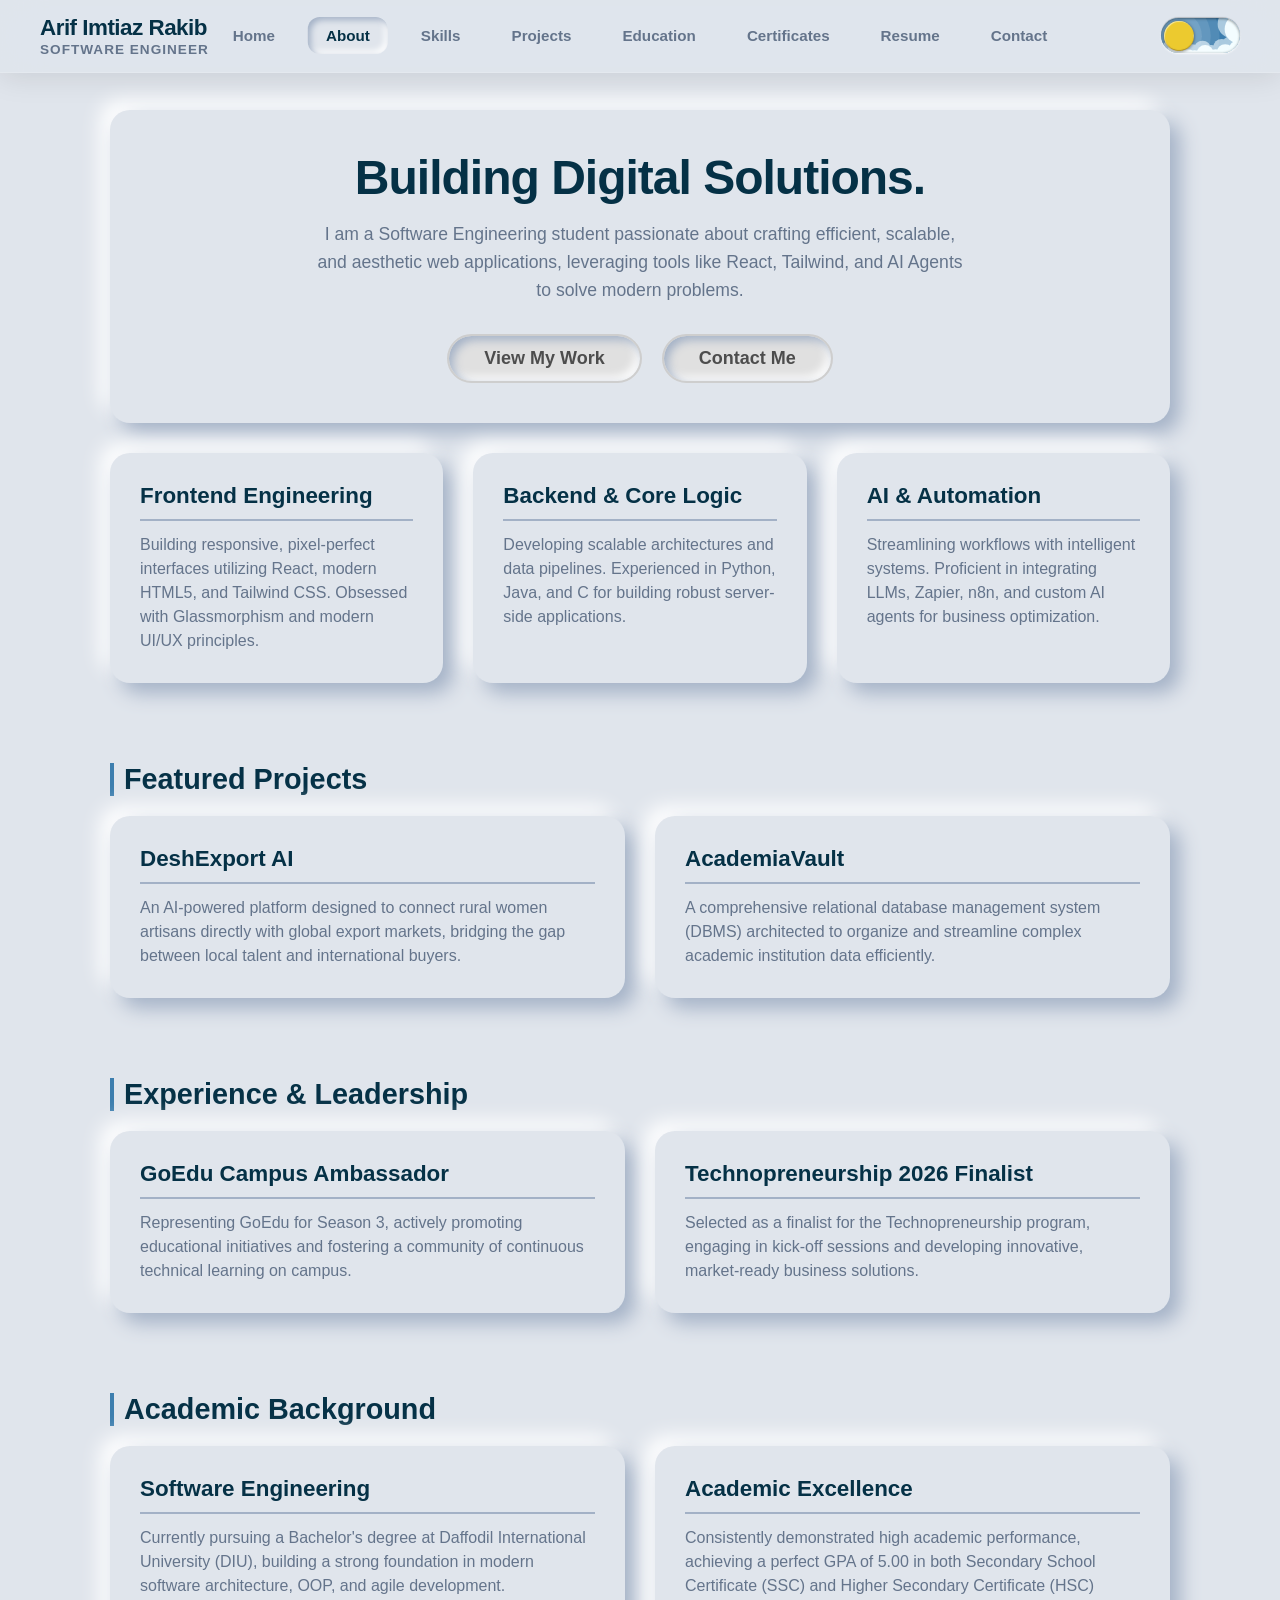
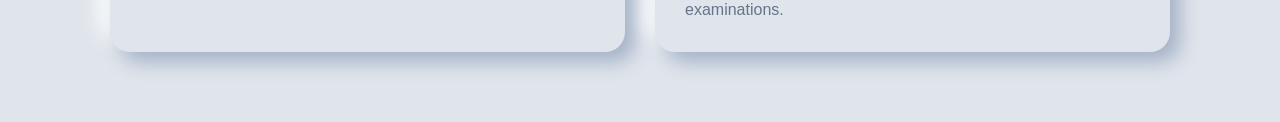
==== home.html @ 9b660295 "home  navigation bar" ====
<!DOCTYPE html>
<html lang="en">
<head>
    <meta charset="UTF-8">
    <meta name="viewport" content="width=device-width, initial-scale=1.0">
    <title>Portfolio | Dashboard</title>
    <link rel="stylesheet" href="style.css">
    <style>
        /* --- DASHBOARD SPECIFIC BODY RESET --- */
        html {
            scroll-behavior: smooth; /* Enables smooth scrolling */
            scroll-padding-top: 110px; /* Prevents navbar from hiding content */
        }

        body {
            display: block; 
            padding-top: 90px; 
            padding-bottom: 50px;
        }

        /* --- BURGER MENU BUTTON --- */
        /* Hidden on desktop, shown on mobile/zoomed via media query */
        .menuButton { display: none; justify-content: center; align-items: center; flex-direction: column; gap: 15%; width: 2.8em; height: 2.8em; border-radius: 0.5em; background: var(--bg-color); border: 1px solid var(--bg-color); transition: all .3s; box-shadow: 4px 4px 8px var(--shadow-dark), -4px -4px 8px var(--shadow-light); cursor: pointer; }
        .menuButton span { width: 20px; height: 3px; background: var(--text-main); border-radius: 100px; transition: 0.3s ease; }
        #check { display: none; }
        #check:checked ~ span.top { transform: translateY(220%) rotate(45deg); width: 25px; }
        #check:checked ~ span.bot { transform: translateY(-200%) rotate(-45deg); width: 25px; }
        #check:checked ~ span.mid { transform: translateX(-10px); opacity: 0; }

        /* --- SIDEBAR --- */
        /* Added opacity and visibility for smooth slide and fade animation */
        .sidebar-menu { position: fixed; left: -250px; top: 100px; display: flex; flex-direction: column; width: 220px; background-color: var(--bg-color); border-radius: 20px; padding: 15px; transition: all 0.5s ease; z-index: 1000; box-shadow: 8px 8px 16px var(--shadow-dark), -8px -8px 16px var(--shadow-light); opacity: 0; visibility: hidden; }
        .sidebar-menu.active { left: 20px; opacity: 1; visibility: visible; }
        .value { font-size: 15px; font-weight: 600; background-color: transparent; border: none; padding: 12px; color: var(--text-main); display: flex; align-items: center; gap: 10px; cursor: pointer; border-radius: 8px; transition: 0.3s; width: 100%; text-align: left; text-decoration: none; }
        .value:hover, .value.active { box-shadow: inset 3px 3px 6px var(--shadow-dark), inset -3px -3px 6px var(--shadow-light); color: var(--text-main); }

        /* --- NAVBAR & HEADER PROFILE --- */
        .navbar { 
            position: fixed; 
            top: 0; 
            left: 0; 
            width: 100%; 
            display: flex; 
            align-items: center; 
            padding: 15px 40px; 
            justify-content: space-between; 
            z-index: 900; 
            background: var(--overlay-bg); 
            backdrop-filter: blur(20px) saturate(180%); 
            -webkit-backdrop-filter: blur(20px) saturate(180%); 
            border-bottom: 1px solid rgba(255, 255, 255, 0.15); 
            box-shadow: 0 4px 30px rgba(0, 0, 0, 0.1); 
        }
        .nav-left { display: flex; align-items: center; gap: 20px; }
        
        .header-profile { display: flex; flex-direction: column; justify-content: center; }
        .header-name { color: var(--text-main); font-size: 1.4rem; margin: 0; line-height: 1.2; letter-spacing: -0.5px; }
        .header-title { color: var(--text-sub); font-size: 0.85rem; font-weight: 600; margin: 0; text-transform: uppercase; letter-spacing: 1px; }

        /* --- TOP MIDDLE NAVIGATION --- */
        .nav-links {
            position: absolute;
            left: 50%;
            transform: translateX(-50%);
            display: flex;
            list-style: none;
            gap: 15px;
            margin: 0;
            padding: 0;
            align-items: center;
        }

        .nav-links li a {
            text-decoration: none;
            color: var(--text-sub);
            font-size: 0.95rem;
            font-weight: 600;
            padding: 10px 18px;
            border-radius: 12px;
            transition: all 0.3s ease;
        }

        .nav-links li a:hover, .nav-links li a.active {
            color: var(--text-main);
            background: var(--bg-color);
            box-shadow: inset 3px 3px 6px var(--shadow-dark), inset -3px -3px 6px var(--shadow-light);
        }
        
        .theme-toggle-wrapper { position: static; } 

        /* --- DASHBOARD LAYOUT & NEU CARDS --- */
        .dashboard-content {
            max-width: 1100px;
            margin: 0 auto;
            padding: 20px;
            display: flex;
            flex-direction: column;
            gap: 30px;
            transition: margin-left 0.5s;
        }

        .neu-card {
            background: var(--bg-color);
            border-radius: 20px;
            padding: 40px;
            box-shadow: 10px 10px 20px var(--shadow-dark), -10px -10px 20px var(--shadow-light);
            transition: all 0.4s ease;
        }

        [data-theme="dark"] .neu-card {
            background: rgba(255, 255, 255, 0.03);
            backdrop-filter: blur(12px);
            border: 1px solid rgba(255, 255, 255, 0.05);
        }

        /* --- HERO SECTION --- */
        .hero-section { text-align: center; display: flex; flex-direction: column; align-items: center; justify-content: center; }
        .hero-section h1 { font-size: 3rem; color: var(--text-main); margin-bottom: 15px; letter-spacing: -1px; }
        .hero-section p { font-size: 1.1rem; color: var(--text-sub); max-width: 650px; line-height: 1.6; margin-bottom: 30px; }
        .hero-buttons { display: flex; gap: 20px; flex-wrap: wrap; justify-content: center; }
        .hero-buttons .neu-button { width: auto; padding: 12px 35px; margin-top: 0; }

        /* --- SECTION TITLES --- */
        .section-title {
            color: var(--text-main);
            font-size: 1.8rem;
            margin-top: 50px;
            margin-bottom: -10px;
            padding-left: 10px;
            border-left: 4px solid #3D7EAE;
            scroll-margin-top: 110px; /* For smooth scrolling exact positioning */
        }

        /* --- STATS GRID --- */
        .stats-grid {
            display: grid;
            grid-template-columns: repeat(auto-fit, minmax(280px, 1fr));
            gap: 30px;
        }

        .stat-card {
            padding: 30px;
            display: flex;
            flex-direction: column;
            gap: 12px;
            text-align: left;
        }
        .stat-card h3 { color: var(--text-main); font-size: 1.4rem; border-bottom: 2px solid var(--shadow-dark); padding-bottom: 10px; }
        .stat-card p { color: var(--text-sub); font-size: 1rem; line-height: 1.5; }

        /* Responsive adjustments */
        @media (max-width: 1024px) {
            .nav-links { display: none; } /* Hides top menu on smaller screens or when zoomed in */
            .menuButton { display: flex; } /* Shows the hamburger menu icon */
        }

        @media (max-width: 768px) {
            .navbar { padding: 15px 20px; }
            .hero-section h1 { font-size: 2.2rem; }
            .header-name { font-size: 1.1rem; }
            .header-title { font-size: 0.7rem; }
        }

        /* --- CONTACT MODAL STYLING --- */
        .contact-overlay {
            display: none; 
            position: fixed;
            top: 0; left: 0; width: 100%; height: 100%;
            background: var(--overlay-bg);
            backdrop-filter: blur(8px);
            z-index: 2000;
            justify-content: center;
            align-items: center;
            opacity: 0;
            transition: opacity 0.3s ease;
        }

        .contact-overlay.active {
            display: flex;
            opacity: 1;
        }

        .contact-card {
            position: relative;
            width: 100%;
            max-width: 500px;
            margin: 20px;
            padding-top: 50px; 
        }

        .close-btn {
            position: absolute;
            top: 20px;
            right: 25px;
            font-size: 30px;
            color: var(--text-sub);
            cursor: pointer;
            transition: color 0.3s;
        }

        .close-btn:hover {
            color: var(--text-main);
        }

        .input-group textarea {
            width: 100%; padding: 14px; background: var(--bg-color);
            border: none; border-radius: 12px; color: var(--input-text); font-size: 14px; outline: none;
            box-shadow: inset 5px 5px 10px var(--shadow-dark), inset -5px -5px 10px var(--shadow-light);
            resize: vertical; 
            font-family: inherit;
        }

        .input-group textarea:focus {
            box-shadow: inset 3px 3px 6px var(--shadow-dark), inset -3px -3px 6px var(--shadow-light), 0 0 0 2px rgba(79, 179, 232, 0.3);
        }
    </style>
</head>
<body>

    <!-- NAVBAR -->
    <nav class="navbar">
        <div class="nav-left">
            <label for="check" class="menuButton" id="burgerBtn">
                <input id="check" type="checkbox">
                <span class="top"></span>
                <span class="mid"></span>
                <span class="bot"></span>
            </label>
            <div class="header-profile">
                <h1 class="header-name">Arif Imtiaz Rakib</h1>
                <p class="header-title">Software Engineer</p>
            </div>
        </div>

        <!-- TOP MIDDLE NAVIGATION -->
        <ul class="nav-links">
            <li><a href="#home" class="nav-item active">Home</a></li>
            <li><a href="#about" class="nav-item">About</a></li>
            <li><a href="#skills" class="nav-item">Skills</a></li>
            <li><a href="#projects" class="nav-item">Projects</a></li>
            <li><a href="#education" class="nav-item">Education</a></li>
            <li><a href="#certificates" class="nav-item">Certificates</a></li>
            <li><a href="#resume" class="nav-item">Resume</a></li>
            <li><a href="#" id="navContactBtn" class="nav-item">Contact</a></li>
        </ul>

        <!-- THEME TOGGLE -->
        <div class="theme-toggle-wrapper">
            <label class="theme-switch">
              <input type="checkbox" id="themeToggle" class="theme-switch__checkbox">
              <div class="theme-switch__container">
                <div class="theme-switch__clouds"></div>
                <div class="theme-switch__stars-container">
                  <svg xmlns="http://www.w3.org/2000/svg" viewBox="0 0 144 55" fill="none">
                    <path fill-rule="evenodd" clip-rule="evenodd" d="M135.831 3.00688C135.055 3.85027 134.111 4.29946 133 4.35447C134.111 4.40947 135.055 4.85867 135.831 5.71123C136.607 6.55462 136.996 7.56303 136.996 8.72727C136.996 7.95722 137.172 7.25134 137.525 6.59129C137.886 5.93124 138.372 5.39954 138.98 5.00535C139.598 4.60199 140.268 4.39114 141 4.35447C139.88 4.2903 138.936 3.85027 138.16 3.00688C137.384 2.16348 136.996 1.16425 136.996 0C136.996 1.16425 136.607 2.16348 135.831 3.00688ZM31 23.3545C32.1114 23.2995 33.0551 22.8503 33.8313 22.0069C34.6075 21.1635 34.9956 20.1642 34.9956 19C34.9956 20.1642 35.3837 21.1635 36.1599 22.0069C36.9361 22.8503 37.8798 23.2903 39 23.3545C38.2679 23.3911 37.5976 23.602 36.9802 24.0053C36.3716 24.3995 35.8864 24.9312 35.5248 25.5913C35.172 26.2513 34.9956 26.9572 34.9956 27.7273C34.9956 26.563 34.6075 25.5546 33.8313 24.7112C33.0551 23.8587 32.1114 23.4095 31 23.3545ZM0 36.3545C1.11136 36.2995 2.05513 35.8503 2.83131 35.0069C3.6075 34.1635 3.99559 33.1642 3.99559 32C3.99559 33.1642 4.38368 34.1635 5.15987 35.0069C5.93605 35.8503 6.87982 36.2903 8 36.3545C7.26792 36.3911 6.59757 36.602 5.98015 37.0053C5.37155 37.3995 4.88644 37.9312 4.52481 38.5913C4.172 39.2513 3.99559 39.9572 3.99559 40.7273C3.99559 39.563 3.6075 38.5546 2.83131 37.7112C2.05513 36.8587 1.11136 36.4095 0 36.3545ZM56.8313 24.0069C56.0551 24.8503 55.1114 25.2995 54 25.3545C55.1114 25.4095 56.0551 25.8587 56.8313 26.7112C57.6075 27.5546 57.9956 28.563 57.9956 29.7273C57.9956 28.9572 58.172 28.2513 58.5248 27.5913C58.8864 26.9312 59.3716 26.3995 59.9802 26.0053C60.5976 25.602 61.2679 25.3911 62 25.3545C60.8798 25.2903 59.9361 24.8503 59.1599 24.0069C58.3837 23.1635 57.9956 22.1642 57.9956 21C57.9956 22.1642 57.6075 23.1635 56.8313 24.0069ZM81 25.3545C82.1114 25.2995 83.0551 24.8503 83.8313 24.0069C84.6075 23.1635 84.9956 22.1642 84.9956 21C84.9956 22.1642 85.3837 23.1635 86.1599 24.0069C86.9361 24.8503 87.8798 25.2903 89 25.3545C88.2679 25.3911 87.5976 25.602 86.9802 26.0053C86.3716 26.3995 85.8864 26.9312 85.5248 27.5913C85.172 28.2513 84.9956 28.9572 84.9956 29.7273C84.9956 28.563 84.6075 27.5546 83.8313 26.7112C83.0551 25.8587 82.1114 25.4095 81 25.3545ZM136 36.3545C137.111 36.2995 138.055 35.8503 138.831 35.0069C139.607 34.1635 139.996 33.1642 139.996 32C139.996 33.1642 140.384 34.1635 141.16 35.0069C141.936 35.8503 142.88 36.2903 144 36.3545C143.268 36.3911 142.598 36.602 141.98 37.0053C141.372 37.3995 140.886 37.9312 140.525 38.5913C140.172 39.2513 139.996 39.9572 139.996 40.7273C139.996 39.563 139.607 38.5546 138.831 37.7112C138.055 36.8587 137.111 36.4095 136 36.3545ZM101.831 49.0069C101.055 49.8503 100.111 50.2995 99 50.3545C100.111 50.4095 101.055 50.8587 101.831 51.7112C102.607 52.5546 102.996 53.563 102.996 54.7273C102.996 53.9572 103.172 53.2513 103.525 52.5913C103.886 51.9312 104.372 51.3995 104.98 51.0053C105.598 50.602 106.268 50.3911 107 50.3545C105.88 50.2903 104.936 49.8503 104.16 49.0069C103.384 48.1635 102.996 47.1642 102.996 46C102.996 47.1642 102.607 48.1635 101.831 49.0069Z" fill="currentColor"></path>
                  </svg>
                </div>
                <div class="theme-switch__circle-container">
                  <div class="theme-switch__sun-moon-container">
                    <div class="theme-switch__moon">
                      <div class="theme-switch__spot"></div>
                      <div class="theme-switch__spot"></div>
                      <div class="theme-switch__spot"></div>
                    </div>
                  </div>
                </div>
              </div>
            </label>
        </div>
    </nav>

    <!-- SIDEBAR -->
    <div class="sidebar-menu" id="sideMenu">
        <a href="#home" class="value side-item active">Home</a>
        <a href="#about" class="value side-item">About</a>
        <a href="#skills" class="value side-item">Skills</a>
        <a href="#projects" class="value side-item">Projects</a>
        <a href="#education" class="value side-item">Education</a>
        <a href="#certificates" class="value side-item">Certificates</a>
        <a href="#resume" class="value side-item">Resume</a>
        <a href="#" id="sideContactBtn" class="value side-item">Contact</a>
    </div>

    <!-- MAIN DASHBOARD CONTENT -->
    <main class="dashboard-content" id="mainContent">
        
        <!-- Hero Card (Acts as Home & About) -->
        <section class="hero-section neu-card" id="home">
            <h1 id="about">Building Digital Solutions.</h1>
            <p>I am a Software Engineering student passionate about crafting efficient, scalable, and aesthetic web applications, leveraging tools like React, Tailwind, and AI Agents to solve modern problems.</p>
            <div class="hero-buttons">
                <button class="neu-button" id="resume">View My Work</button>
                <button class="neu-button" id="openContactBtn">Contact Me</button>
            </div>
        </section>

        <!-- Stats / Skills Grid -->
        <section class="stats-grid" id="skills">
            <div class="stat-card neu-card">
                <h3>Frontend Engineering</h3>
                <p>Building responsive, pixel-perfect interfaces utilizing React, modern HTML5, and Tailwind CSS. Obsessed with Glassmorphism and modern UI/UX principles.</p>
            </div>
            
            <div class="stat-card neu-card">
                <h3>Backend & Core Logic</h3>
                <p>Developing scalable architectures and data pipelines. Experienced in Python, Java, and C for building robust server-side applications.</p>
            </div>
            
            <div class="stat-card neu-card">
                <h3>AI & Automation</h3>
                <p>Streamlining workflows with intelligent systems. Proficient in integrating LLMs, Zapier, n8n, and custom AI agents for business optimization.</p>
            </div>
        </section>

        <h2 class="section-title" id="projects">Featured Projects</h2>
        
        <section class="stats-grid">
            <div class="stat-card neu-card">
                <h3>DeshExport AI</h3>
                <p>An AI-powered platform designed to connect rural women artisans directly with global export markets, bridging the gap between local talent and international buyers.</p>
            </div>

            <div class="stat-card neu-card">
                <h3>AcademiaVault</h3>
                <p>A comprehensive relational database management system (DBMS) architected to organize and streamline complex academic institution data efficiently.</p>
            </div>
        </section>

        <h2 class="section-title" id="education">Experience & Leadership</h2>

        <section class="stats-grid">
            <div class="stat-card neu-card">
                <h3>GoEdu Campus Ambassador</h3>
                <p>Representing GoEdu for Season 3, actively promoting educational initiatives and fostering a community of continuous technical learning on campus.</p>
            </div>

            <div class="stat-card neu-card">
                <h3>Technopreneurship 2026 Finalist</h3>
                <p>Selected as a finalist for the Technopreneurship program, engaging in kick-off sessions and developing innovative, market-ready business solutions.</p>
            </div>
        </section>

        <h2 class="section-title" id="certificates">Academic Background</h2>
        
        <section class="stats-grid">
            <div class="stat-card neu-card">
                <h3>Software Engineering</h3>
                <p>Currently pursuing a Bachelor's degree at Daffodil International University (DIU), building a strong foundation in modern software architecture, OOP, and agile development.</p>
            </div>
            
            <div class="stat-card neu-card">
                <h3>Academic Excellence</h3>
                <p>Consistently demonstrated high academic performance, achieving a perfect GPA of 5.00 in both Secondary School Certificate (SSC) and Higher Secondary Certificate (HSC) examinations.</p>
            </div>
        </section>
        
    </main>

    <!-- CONTACT MODAL -->
    <div id="contactModal" class="contact-overlay">
        <div class="contact-card neu-card">
            <span class="close-btn" id="closeContactBtn">&times;</span>
            <h2 style="color: var(--text-main); margin-bottom: 5px;">Get In Touch</h2>
            <p class="subtitle" style="margin-bottom: 20px;">I'll get back to you as soon as possible.</p>
            
            <form id="contactForm">
                <div class="input-group">
                    <label for="contactName">Full Name</label>
                    <input type="text" id="contactName" placeholder="John Doe" required>
                </div>

                <div class="input-group">
                    <label for="contactEmail">Email Address</label>
                    <input type="email" id="contactEmail" placeholder="name@example.com" required>
                </div>

                <div class="input-group">
                    <label for="contactMessage">Message</label>
                    <textarea id="contactMessage" rows="5" placeholder="Write your message here..." required></textarea>
                </div>

                <button type="submit" class="neu-button">Send Message</button>
            </form>
        </div>
    </div>

    <!-- EXTERNAL SCRIPT -->
    <script src="script.js"></script>

    <!-- PAGE SPECIFIC SCRIPT -->
    <script>
        // 1. Sidebar Interaction Logic
        const burgerBtn = document.getElementById('burgerBtn');
        const sideMenu = document.getElementById('sideMenu');
        const mainContent = document.getElementById('mainContent');
        const burgerCheckbox = document.getElementById('check');
        
        burgerBtn.addEventListener('click', () => {
            sideMenu.classList.toggle('active');
            
            if (window.innerWidth > 768) {
                if (sideMenu.classList.contains('active')) {
                    mainContent.style.marginLeft = "120px";
                } else {
                    mainContent.style.marginLeft = "0px";
                }
            }
        });

        // 2. Auto-close Sidebar on Link Click
        const sidebarLinks = document.querySelectorAll('.sidebar-menu .value');
        sidebarLinks.forEach(link => {
            link.addEventListener('click', () => {
                sideMenu.classList.remove('active');
                burgerCheckbox.checked = false; // Reset the burger icon animation
                if (window.innerWidth > 768) {
                    mainContent.style.marginLeft = "0px";
                }
            });
        });

        // 3. ScrollSpy Navigation Highlighting Logic
        const sections = document.querySelectorAll("section[id], h1[id], h2[id], button[id='resume']");
        const navItems = document.querySelectorAll(".nav-item");
        const sideItems = document.querySelectorAll(".side-item");

        window.addEventListener("scroll", () => {
            let current = "";
            
            sections.forEach((section) => {
                const sectionTop = section.offsetTop;
                // Offset calculation ensures the active state changes precisely
                if (window.scrollY >= (sectionTop - 150)) {
                    current = section.getAttribute("id");
                }
            });

            // Update Desktop Navbar Highlights
            navItems.forEach((item) => {
                item.classList.remove("active");
                if (item.getAttribute("href") === `#${current}`) {
                    item.classList.add("active");
                }
            });

            // Update Mobile Sidebar Highlights
            sideItems.forEach((item) => {
                item.classList.remove("active");
                if (item.getAttribute("href") === `#${current}`) {
                    item.classList.add("active");
                }
            });
        });

        // 4. Contact Modal Logic
        const openContactBtn = document.getElementById('openContactBtn');
        const closeContactBtn = document.getElementById('closeContactBtn');
        const contactModal = document.getElementById('contactModal');
        const contactForm = document.getElementById('contactForm');
        const navContactBtn = document.getElementById('navContactBtn'); 
        const sideContactBtn = document.getElementById('sideContactBtn'); 

        function openModal(e) {
            if(e) e.preventDefault();
            contactModal.classList.add('active');
        }

        // Open Modal from various buttons
        openContactBtn.addEventListener('click', openModal);
        navContactBtn.addEventListener('click', openModal);
        sideContactBtn.addEventListener('click', openModal);

        // Close Modal via X button
        closeContactBtn.addEventListener('click', () => {
            contactModal.classList.remove('active');
        });

        // Close Modal if clicking outside the card
        window.addEventListener('click', (e) => {
            if (e.target === contactModal) {
                contactModal.classList.remove('active');
            }
        });

        // Handle Form Submission
        contactForm.addEventListener('submit', (e) => {
            e.preventDefault(); 
            alert("Thank you! Your message has been sent successfully.");
            contactForm.reset(); 
            contactModal.classList.remove('active'); 
        });
    </script>
</body>
</html>
---- style.css ----
/* --- CSS VARIABLES FOR THEME SWITCHING --- */
:root {
    --bg-color: #e0e5ec;
    --shadow-light: #ffffff;
    --shadow-dark: #a3b1c6;
    --text-main: #053146;
    --text-sub: #64748b;
    --input-text: #0f172a;
    --btn-bg: #e0e0e0;
    --btn-border: rgb(206, 206, 206);
    --btn-text: #4d4d4d;
    --overlay-bg: rgba(224, 229, 236, 0.88);
}

[data-theme="dark"] {
    --bg-color: #202431;
    --shadow-light: #2a2f40;
    --shadow-dark: #161922;
    --text-main: #e2e8f0;
    --text-sub: #94a3b8;
    --input-text: #e2e8f0;
    --btn-bg: #202431;
    --btn-border: #2a2f40;
    --btn-text: #e2e8f0;
    --overlay-bg: rgba(32, 36, 49, 0.88);
}

* {
    margin: 0;
    padding: 0;
    box-sizing: border-box;
    font-family: "Helvetica Neue", "Arial", sans-serif;
    transition: background-color 0.4s ease, color 0.4s ease, box-shadow 0.4s ease;
}

body {
    background-color: var(--bg-color);
    color: var(--text-main);
    display: flex;
    justify-content: center;
    align-items: center;
    min-height: 100vh;
    position: relative;
    overflow-x: hidden;
}

/* --- THEME SWITCH POSITIONING --- */
.theme-toggle-wrapper {
    position: absolute;
    top: 25px;
    right: 25px;
    z-index: 50;
}

/* --- UIVERSE THEME SWITCH CSS --- */
.theme-switch {
  --toggle-size: 14px;
  --container-width: 5.625em;
  --container-height: 2.5em;
  --container-radius: 6.25em;
  --container-light-bg: #3D7EAE;
  --container-night-bg: #1D1F2C;
  --circle-container-diameter: 3.375em;
  --sun-moon-diameter: 2.125em;
  --sun-bg: #ECCA2F;
  --moon-bg: #C4C9D1;
  --spot-color: #959DB1;
  --circle-container-offset: calc((var(--circle-container-diameter) - var(--container-height)) / 2 * -1);
  --stars-color: #fff;
  --clouds-color: #F3FDFF;
  --back-clouds-color: #AACADF;
  --transition: .5s cubic-bezier(0, -0.02, 0.4, 1.25);
  --circle-transition: .3s cubic-bezier(0, -0.02, 0.35, 1.17);
}
.theme-switch, .theme-switch *, .theme-switch *::before, .theme-switch *::after {
  box-sizing: border-box;
  margin: 0;
  padding: 0;
  font-size: var(--toggle-size);
}
.theme-switch__container {
  width: var(--container-width);
  height: var(--container-height);
  background-color: var(--container-light-bg);
  border-radius: var(--container-radius);
  overflow: hidden;
  cursor: pointer;
  box-shadow: 0em -0.062em 0.062em rgba(0, 0, 0, 0.25), 0em 0.062em 0.125em rgba(255, 255, 255, 0.94);
  transition: var(--transition);
  position: relative;
}
.theme-switch__container::before {
  content: "";
  position: absolute;
  z-index: 1;
  inset: 0;
  box-shadow: 0em 0.05em 0.187em rgba(0, 0, 0, 0.25) inset, 0em 0.05em 0.187em rgba(0, 0, 0, 0.25) inset;
  border-radius: var(--container-radius)
}
.theme-switch__checkbox { display: none; }
.theme-switch__circle-container {
  width: var(--circle-container-diameter);
  height: var(--circle-container-diameter);
  background-color: rgba(255, 255, 255, 0.1);
  position: absolute;
  left: var(--circle-container-offset);
  top: var(--circle-container-offset);
  border-radius: var(--container-radius);
  box-shadow: inset 0 0 0 3.375em rgba(255, 255, 255, 0.1), inset 0 0 0 3.375em rgba(255, 255, 255, 0.1), 0 0 0 0.625em rgba(255, 255, 255, 0.1), 0 0 0 1.25em rgba(255, 255, 255, 0.1);
  display: flex;
  transition: var(--circle-transition);
  pointer-events: none;
}
.theme-switch__sun-moon-container {
  pointer-events: auto;
  position: relative;
  z-index: 2;
  width: var(--sun-moon-diameter);
  height: var(--sun-moon-diameter);
  margin: auto;
  border-radius: var(--container-radius);
  background-color: var(--sun-bg);
  box-shadow: 0.062em 0.062em 0.062em 0em rgba(254, 255, 239, 0.61) inset, 0em -0.062em 0.062em 0em #a1872a inset;
  filter: drop-shadow(0.062em 0.125em 0.125em rgba(0, 0, 0, 0.25)) drop-shadow(0em 0.062em 0.125em rgba(0, 0, 0, 0.25));
  overflow: hidden;
  transition: var(--transition);
}
.theme-switch__moon {
  transform: translateX(100%);
  width: 100%;
  height: 100%;
  background-color: var(--moon-bg);
  border-radius: inherit;
  box-shadow: 0.062em 0.062em 0.062em 0em rgba(254, 255, 239, 0.61) inset, 0em -0.062em 0.062em 0em #969696 inset;
  transition: var(--transition);
  position: relative;
}
.theme-switch__spot {
  position: absolute;
  top: 0.75em;
  left: 0.312em;
  width: 0.75em;
  height: 0.75em;
  border-radius: var(--container-radius);
  background-color: var(--spot-color);
  box-shadow: 0em 0.0312em 0.062em rgba(0, 0, 0, 0.25) inset;
}
.theme-switch__spot:nth-of-type(2) { width: 0.375em; height: 0.375em; top: 0.937em; left: 1.375em; }
.theme-switch__spot:nth-last-of-type(3) { width: 0.25em; height: 0.25em; top: 0.312em; left: 0.812em; }
.theme-switch__clouds {
  width: 1.25em;
  height: 1.25em;
  background-color: var(--clouds-color);
  border-radius: var(--container-radius);
  position: absolute;
  bottom: -0.625em;
  left: 0.312em;
  box-shadow: 0.937em 0.312em var(--clouds-color), -0.312em -0.312em var(--back-clouds-color), 1.437em 0.375em var(--clouds-color), 0.5em -0.125em var(--back-clouds-color), 2.187em 0 var(--clouds-color), 1.25em -0.062em var(--back-clouds-color), 2.937em 0.312em var(--clouds-color), 2em -0.312em var(--back-clouds-color), 3.625em -0.062em var(--clouds-color), 2.625em 0em var(--back-clouds-color), 4.5em -0.312em var(--clouds-color), 3.375em -0.437em var(--back-clouds-color), 4.625em -1.75em 0 0.437em var(--clouds-color), 4em -0.625em var(--back-clouds-color), 4.125em -2.125em 0 0.437em var(--back-clouds-color);
  transition: 0.5s cubic-bezier(0, -0.02, 0.4, 1.25);
}
.theme-switch__stars-container {
  position: absolute;
  color: var(--stars-color);
  top: -100%;
  left: 0.312em;
  width: 2.75em;
  height: auto;
  transition: var(--transition);
}
.theme-switch__checkbox:checked + .theme-switch__container { background-color: var(--container-night-bg); }
.theme-switch__checkbox:checked + .theme-switch__container .theme-switch__circle-container {
  left: calc(100% - var(--circle-container-offset) - var(--circle-container-diameter));
}
.theme-switch__checkbox:checked + .theme-switch__container .theme-switch__circle-container:hover {
  left: calc(100% - var(--circle-container-offset) - var(--circle-container-diameter) - 0.187em)
}
.theme-switch__circle-container:hover { left: calc(var(--circle-container-offset) + 0.187em); }
.theme-switch__checkbox:checked + .theme-switch__container .theme-switch__moon { transform: translate(0); }
.theme-switch__checkbox:checked + .theme-switch__container .theme-switch__clouds { bottom: -4.062em; }
.theme-switch__checkbox:checked + .theme-switch__container .theme-switch__stars-container {
  top: 50%;
  transform: translateY(-50%);
}

/* --- LOGIN FORM STYLING --- */
.login-container {
    background: var(--bg-color);
    padding: 40px;
    border-radius: 20px;
    box-shadow: 12px 12px 24px var(--shadow-dark), -12px -12px 24px var(--shadow-light);
    width: 100%;
    max-width: 400px;
    z-index: 10;
}

.login-container h2 { color: var(--text-main); font-size: 26px; text-align: center; margin-bottom: 6px; }
.subtitle { color: var(--text-sub); font-size: 13px; text-align: center; margin-bottom: 28px; }
.input-group { margin-bottom: 20px; }
.input-group label { display: block; font-size: 13px; color: var(--text-sub); margin-bottom: 8px; font-weight: 600; }

.input-group input {
    width: 100%; padding: 14px; background: var(--bg-color);
    border: none; border-radius: 12px; color: var(--input-text); font-size: 14px; outline: none;
    box-shadow: inset 5px 5px 10px var(--shadow-dark), inset -5px -5px 10px var(--shadow-light);
}

.input-group input:focus { 
    box-shadow: inset 3px 3px 6px var(--shadow-dark), inset -3px -3px 6px var(--shadow-light), 0 0 0 2px rgba(79, 179, 232, 0.3); 
}

/* --- NEU BUTTON STYLING --- */
.neu-button {
    width: 100%;
    margin-top: 10px;
    background-color: var(--btn-bg);
    border-radius: 50px;
    box-shadow: inset 4px 4px 10px var(--shadow-dark), inset -4px -4px 10px var(--shadow-light);
    color: var(--btn-text);
    cursor: pointer;
    font-weight: 600;
    font-size: 18px;
    padding: 15px 40px;
    border: 2px solid var(--btn-border);
}

.neu-button:hover, .neu-button:focus {
    outline: none;
    box-shadow: inset 2px 2px 5px var(--shadow-dark), inset -2px -2px 5px var(--shadow-light), 2px 2px 5px var(--shadow-dark), -2px -2px 5px var(--shadow-light);
}

.footer-area { margin-top: 26px; text-align: center; font-size: 14px; color: var(--text-sub); }
.btn-register { color: var(--text-main); text-decoration: none; font-weight: 600; margin-left: 6px; }
.btn-register:hover { text-decoration: underline; }

/* --- LOADER OVERLAY --- */
.loader-overlay {
    display: none; position: fixed; top: 0; left: 0; width: 100%; height: 100%;
    background: var(--overlay-bg); backdrop-filter: blur(8px);
    z-index: 9999; justify-content: center; align-items: center;
}

.container { display: flex; justify-content: center; align-items: center; }
.container div { position: absolute; width: 90px; height: 51px; }
.container div:nth-of-type(2) { transform: rotate(60deg); }
.container div:nth-of-type(3) { transform: rotate(-60deg); }
.container div div { width: 100%; height: 100%; position: relative; }
.container div div span { position: absolute; width: 4px; height: 0%; background: var(--text-main); z-index: 999999; }

.h1 { left: 0; animation: load1 7.2s ease infinite; }
.h2 { right: 0; animation: load2 7.2s ease .6s infinite; }
.h3 { right: 0; animation: load3 7.2s ease 1.2s infinite; }
.h4 { right: 0; animation: load4 7.2s ease 1.8s infinite; }
.h5 { left: 0; animation: load5 7.2s ease 2.4s infinite; }
.h6 { left: 0; animation: load6 7.2s ease 3s infinite; }

@keyframes load1 { 0% { bottom: 0; height: 0; } 6.94444% { bottom: 0; height: 100%; } 50% { top: 0; height: 100%; } 59.9444% { top: 0; height: 0; } }
@keyframes load2 { 0% { top: 0; height: 0; } 6.94444% { top: 0; height: 100%; } 50% { bottom: 0; height: 100%; } 59.9444% { bottom: 0; height: 0; } }
@keyframes load3 { 0% { top: 0; height: 0; } 6.94444% { top: 0; height: 100%; } 50% { bottom: 0; height: 100%; } 59.9444% { bottom: 0; height: 0; } }
@keyframes load4 { 0% { top: 0; height: 0; } 6.94444% { top: 0; height: 100%; } 50% { bottom: 0; height: 100%; } 59.9444% { bottom: 0; height: 0; } }
@keyframes load5 { 0% { bottom: 0; height: 0; } 6.94444% { bottom: 0; height: 100%; } 50% { top: 0; height: 100%; } 59.9444% { top: 0; height: 0; } }
@keyframes load6 { 0% { bottom: 0; height: 0; } 6.94444% { bottom: 0; height: 100%; } 50% { top: 0; height: 100%; } 59.9444% { top: 0; height: 0; } }
/* --- GLASSY BUTTON EFFECT FOR DARK MODE --- */
[data-theme="dark"] .neu-button {
    background: rgba(255, 255, 255, 0.05); /* Semi-transparent background */
    backdrop-filter: blur(12px); /* Creates the frosted glass blur */
    -webkit-backdrop-filter: blur(12px); /* Safari support */
    border: 1px solid rgba(255, 255, 255, 0.15); /* Subtle glossy edge */
    box-shadow: 0 8px 32px 0 rgba(0, 0, 0, 0.3), /* Soft outer drop shadow */
                inset 2px 2px 5px rgba(255, 255, 255, 0.05), 
                inset -2px -2px 5px rgba(0, 0, 0, 0.2);
    color: #ffffff;
}

[data-theme="dark"] .neu-button:hover, 
[data-theme="dark"] .neu-button:focus {
    background: rgba(255, 255, 255, 0.1); /* Slightly brighter on hover */
    border: 1px solid rgba(255, 255, 255, 0.25);
    box-shadow: 0 8px 32px 0 rgba(0, 0, 0, 0.4), 
                inset 2px 2px 8px rgba(255, 255, 255, 0.1), 
                inset -2px -2px 8px rgba(0, 0, 0, 0.3);
    outline: none;
}
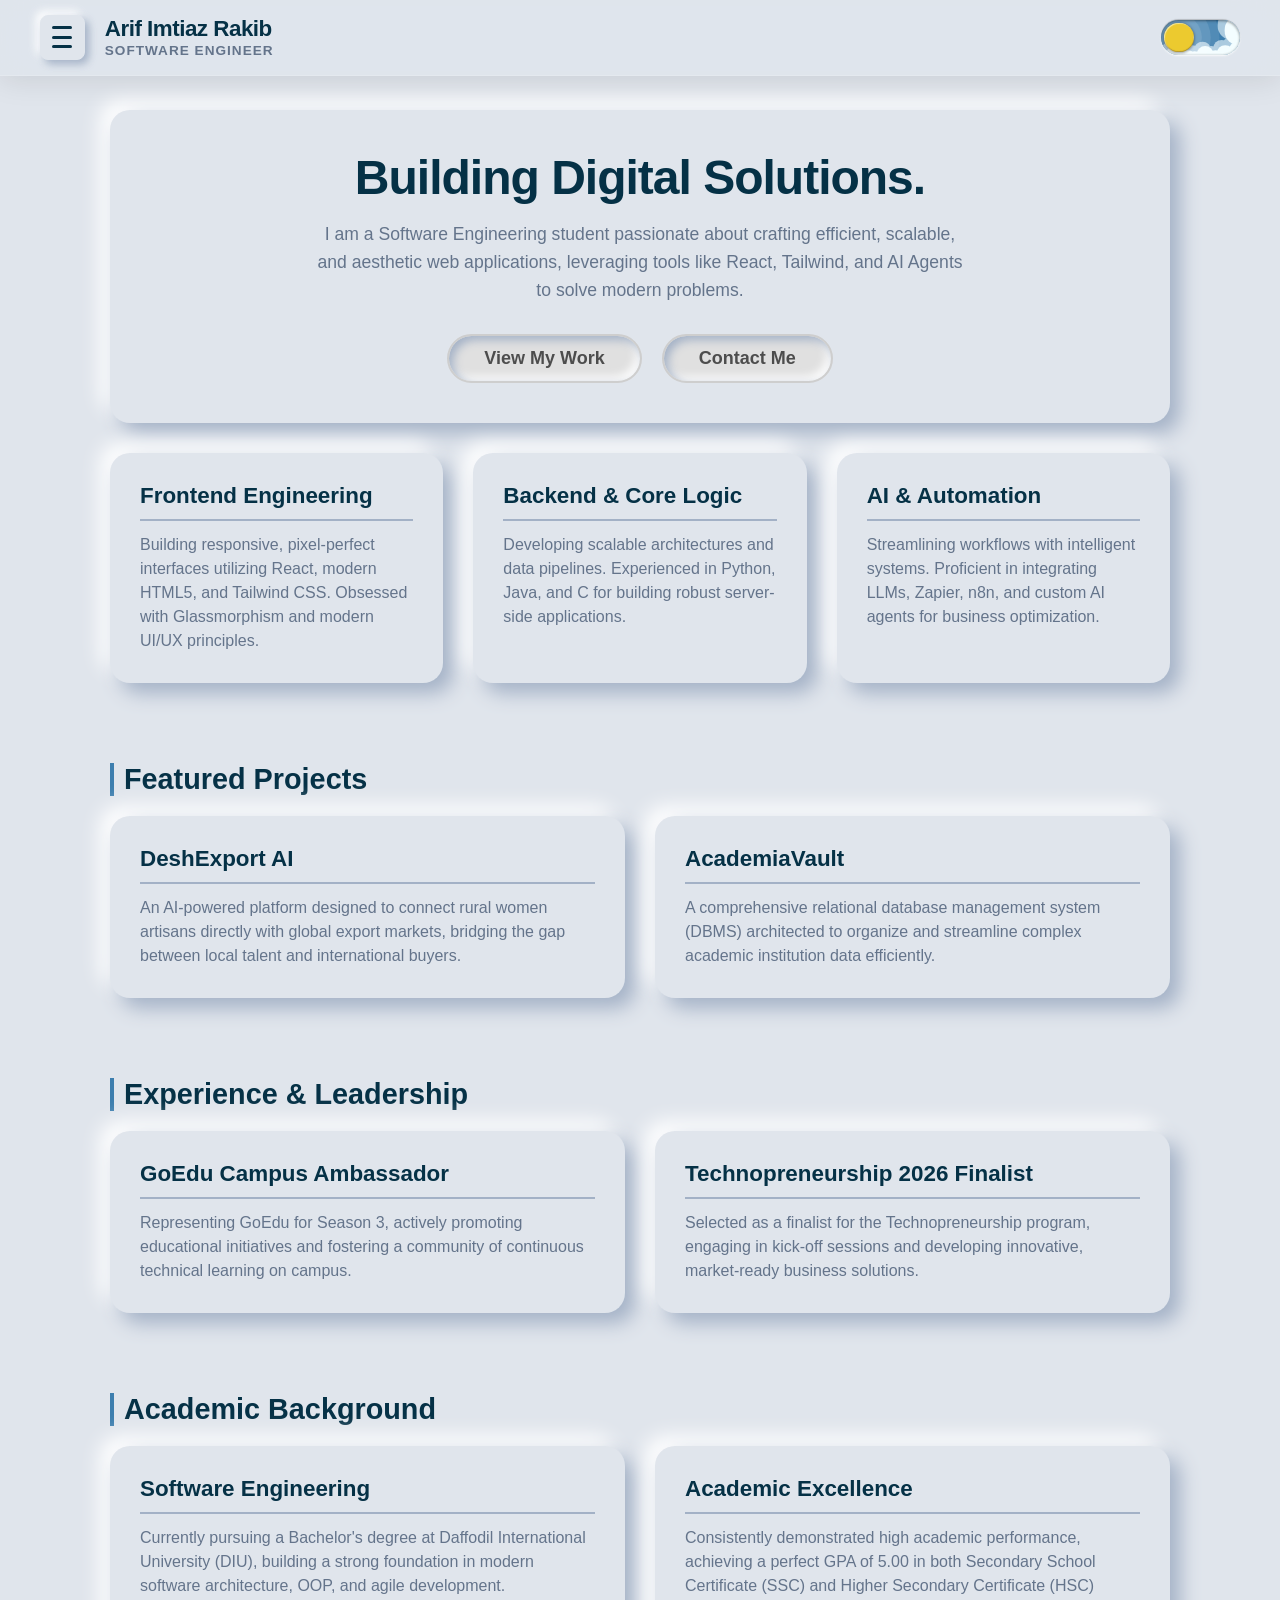
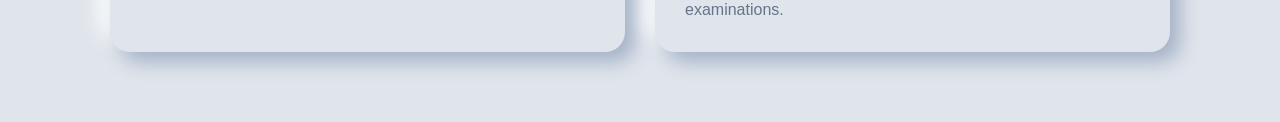
==== commit fc583d16: "hmme button" ====
--- a/home.html
+++ b/home.html
@@ -10,12 +10,15 @@
         html {
             scroll-behavior: smooth; /* Enables smooth scrolling */
             scroll-padding-top: 110px; /* Prevents navbar from hiding content */
+            overflow-x: hidden; /* Prevents horizontal scrolling */
         }
 
         body {
             display: block; 
             padding-top: 90px; 
             padding-bottom: 50px;
+            overflow-x: hidden; /* Prevents horizontal scrolling */
+            width: 100%;
         }
 
         /* --- BURGER MENU BUTTON --- */
@@ -28,8 +31,25 @@
         #check:checked ~ span.mid { transform: translateX(-10px); opacity: 0; }
 
         /* --- SIDEBAR --- */
-        /* Added opacity and visibility for smooth slide and fade animation */
-        .sidebar-menu { position: fixed; left: -250px; top: 100px; display: flex; flex-direction: column; width: 220px; background-color: var(--bg-color); border-radius: 20px; padding: 15px; transition: all 0.5s ease; z-index: 1000; box-shadow: 8px 8px 16px var(--shadow-dark), -8px -8px 16px var(--shadow-light); opacity: 0; visibility: hidden; }
+        /* Overlays the page smoothly without pushing content sideways */
+        .sidebar-menu { 
+            position: fixed; 
+            left: -280px; 
+            top: 100px; 
+            display: flex; 
+            flex-direction: column; 
+            width: 220px; 
+            max-height: calc(100vh - 120px); 
+            overflow-y: auto; 
+            background-color: var(--bg-color); 
+            border-radius: 20px; 
+            padding: 15px; 
+            transition: left 0.4s cubic-bezier(0.4, 0, 0.2, 1), opacity 0.4s ease, visibility 0.4s ease; 
+            z-index: 1000; 
+            box-shadow: 8px 8px 16px var(--shadow-dark), -8px -8px 16px var(--shadow-light); 
+            opacity: 0; 
+            visibility: hidden; 
+        }
         .sidebar-menu.active { left: 20px; opacity: 1; visibility: visible; }
         .value { font-size: 15px; font-weight: 600; background-color: transparent; border: none; padding: 12px; color: var(--text-main); display: flex; align-items: center; gap: 10px; cursor: pointer; border-radius: 8px; transition: 0.3s; width: 100%; text-align: left; text-decoration: none; }
         .value:hover, .value.active { box-shadow: inset 3px 3px 6px var(--shadow-dark), inset -3px -3px 6px var(--shadow-light); color: var(--text-main); }
@@ -44,6 +64,7 @@
             align-items: center; 
             padding: 15px 40px; 
             justify-content: space-between; 
+            gap: 20px;
             z-index: 900; 
             background: var(--overlay-bg); 
             backdrop-filter: blur(20px) saturate(180%); 
@@ -51,23 +72,22 @@
             border-bottom: 1px solid rgba(255, 255, 255, 0.15); 
             box-shadow: 0 4px 30px rgba(0, 0, 0, 0.1); 
         }
-        .nav-left { display: flex; align-items: center; gap: 20px; }
+        .nav-left { display: flex; align-items: center; gap: 20px; flex-shrink: 0; }
         
         .header-profile { display: flex; flex-direction: column; justify-content: center; }
         .header-name { color: var(--text-main); font-size: 1.4rem; margin: 0; line-height: 1.2; letter-spacing: -0.5px; }
         .header-title { color: var(--text-sub); font-size: 0.85rem; font-weight: 600; margin: 0; text-transform: uppercase; letter-spacing: 1px; }
 
         /* --- TOP MIDDLE NAVIGATION --- */
+        /* Fixed: Removed position absolute to prevent overlapping logo at 175% zoom */
         .nav-links {
-            position: absolute;
-            left: 50%;
-            transform: translateX(-50%);
             display: flex;
             list-style: none;
-            gap: 15px;
-            margin: 0;
+            gap: 12px;
+            margin: 0 auto;
             padding: 0;
             align-items: center;
+            flex-wrap: nowrap;
         }
 
         .nav-links li a {
@@ -86,7 +106,7 @@
             box-shadow: inset 3px 3px 6px var(--shadow-dark), inset -3px -3px 6px var(--shadow-light);
         }
         
-        .theme-toggle-wrapper { position: static; } 
+        .theme-toggle-wrapper { position: static; flex-shrink: 0; } 
 
         /* --- DASHBOARD LAYOUT & NEU CARDS --- */
         .dashboard-content {
@@ -96,7 +116,6 @@
             display: flex;
             flex-direction: column;
             gap: 30px;
-            transition: margin-left 0.5s;
         }
 
         .neu-card {
@@ -149,7 +168,8 @@
         .stat-card p { color: var(--text-sub); font-size: 1rem; line-height: 1.5; }
 
         /* Responsive adjustments */
-        @media (max-width: 1024px) {
+        /* Increased breakpoint to 1280px to cleanly switch to hamburger before overlap occurs at 175% zoom */
+        @media (max-width: 1280px) {
             .nav-links { display: none; } /* Hides top menu on smaller screens or when zoomed in */
             .menuButton { display: flex; } /* Shows the hamburger menu icon */
         }
@@ -392,18 +412,13 @@
         // 1. Sidebar Interaction Logic
         const burgerBtn = document.getElementById('burgerBtn');
         const sideMenu = document.getElementById('sideMenu');
-        const mainContent = document.getElementById('mainContent');
         const burgerCheckbox = document.getElementById('check');
         
-        burgerBtn.addEventListener('click', () => {
-            sideMenu.classList.toggle('active');
-            
-            if (window.innerWidth > 768) {
-                if (sideMenu.classList.contains('active')) {
-                    mainContent.style.marginLeft = "120px";
-                } else {
-                    mainContent.style.marginLeft = "0px";
-                }
+        burgerCheckbox.addEventListener('change', () => {
+            if (burgerCheckbox.checked) {
+                sideMenu.classList.add('active');
+            } else {
+                sideMenu.classList.remove('active');
             }
         });
 
@@ -412,44 +427,101 @@
         sidebarLinks.forEach(link => {
             link.addEventListener('click', () => {
                 sideMenu.classList.remove('active');
-                burgerCheckbox.checked = false; // Reset the burger icon animation
-                if (window.innerWidth > 768) {
-                    mainContent.style.marginLeft = "0px";
-                }
+                burgerCheckbox.checked = false;
             });
         });
 
-        // 3. ScrollSpy Navigation Highlighting Logic
+        // Auto-close sidebar when clicking outside the menu
+        document.addEventListener('click', (e) => {
+            if (sideMenu.classList.contains('active') && 
+                !sideMenu.contains(e.target) && 
+                !burgerBtn.contains(e.target)) {
+                sideMenu.classList.remove('active');
+                burgerCheckbox.checked = false;
+            }
+        });
+
+        // 3. Optimized ScrollSpy & Click-to-Scroll Logic
         const sections = document.querySelectorAll("section[id], h1[id], h2[id], button[id='resume']");
         const navItems = document.querySelectorAll(".nav-item");
         const sideItems = document.querySelectorAll(".side-item");
-
-        window.addEventListener("scroll", () => {
-            let current = "";
-            
-            sections.forEach((section) => {
-                const sectionTop = section.offsetTop;
-                // Offset calculation ensures the active state changes precisely
-                if (window.scrollY >= (sectionTop - 150)) {
-                    current = section.getAttribute("id");
-                }
-            });
-
-            // Update Desktop Navbar Highlights
+        let isClickScrolling = false;
+        let scrollTimeout;
+
+        function updateActiveNav(targetId) {
             navItems.forEach((item) => {
                 item.classList.remove("active");
-                if (item.getAttribute("href") === `#${current}`) {
+                if (item.getAttribute("href") === `#${targetId}`) {
                     item.classList.add("active");
                 }
             });
-
-            // Update Mobile Sidebar Highlights
             sideItems.forEach((item) => {
                 item.classList.remove("active");
-                if (item.getAttribute("href") === `#${current}`) {
+                if (item.getAttribute("href") === `#${targetId}`) {
                     item.classList.add("active");
                 }
             });
+        }
+
+        // Attach click listeners to all navigation links for immediate highlight & precise smooth scrolling
+        const allLinks = document.querySelectorAll('.nav-links a[href^="#"], .sidebar-menu a[href^="#"]');
+        allLinks.forEach(link => {
+            link.addEventListener('click', function(e) {
+                const targetId = this.getAttribute('href').substring(1);
+                if (!targetId) return; // Skip Contact modal anchor
+                
+                const targetElement = document.getElementById(targetId);
+                if (targetElement) {
+                    e.preventDefault();
+                    isClickScrolling = true;
+                    
+                    // Immediately highlight the clicked item
+                    updateActiveNav(targetId);
+
+                    // Calculate precise scroll position accounting for fixed 90px navbar
+                    const navHeight = 90;
+                    const elementPosition = targetElement.getBoundingClientRect().top;
+                    const offsetPosition = elementPosition + window.pageYOffset - navHeight;
+
+                    window.scrollTo({
+                        top: targetId === 'home' ? 0 : offsetPosition,
+                        behavior: 'smooth'
+                    });
+
+                    // Re-enable automatic scrollspy after smooth scroll animation completes
+                    clearTimeout(scrollTimeout);
+                    scrollTimeout = setTimeout(() => {
+                        isClickScrolling = false;
+                    }, 800);
+                }
+            });
+        });
+
+        window.addEventListener("scroll", () => {
+            if (isClickScrolling) return; // Do not override active state during click smooth-scrolling
+
+            let current = "home";
+            const scrollPosition = window.scrollY + 110; // 90px navbar + 20px buffer
+
+            // Always highlight Home when at or near the top of the webpage
+            if (window.scrollY < 60) {
+                current = "home";
+            } 
+            // Accurately catch the bottom-most section when scrolled to the end of the document
+            else if (window.innerHeight + window.scrollY >= document.documentElement.scrollHeight - 20) {
+                const lastSection = sections[sections.length - 1];
+                if (lastSection) current = lastSection.getAttribute("id");
+            } 
+            // Otherwise, detect the closest section above the reading line
+            else {
+                sections.forEach((section) => {
+                    if (scrollPosition >= section.offsetTop) {
+                        current = section.getAttribute("id");
+                    }
+                });
+            }
+
+            updateActiveNav(current);
         });
 
         // 4. Contact Modal Logic
@@ -463,26 +535,24 @@
         function openModal(e) {
             if(e) e.preventDefault();
             contactModal.classList.add('active');
-        }
-
-        // Open Modal from various buttons
+            sideMenu.classList.remove('active');
+            burgerCheckbox.checked = false;
+        }
+
         openContactBtn.addEventListener('click', openModal);
         navContactBtn.addEventListener('click', openModal);
         sideContactBtn.addEventListener('click', openModal);
 
-        // Close Modal via X button
         closeContactBtn.addEventListener('click', () => {
             contactModal.classList.remove('active');
         });
 
-        // Close Modal if clicking outside the card
         window.addEventListener('click', (e) => {
             if (e.target === contactModal) {
                 contactModal.classList.remove('active');
             }
         });
 
-        // Handle Form Submission
         contactForm.addEventListener('submit', (e) => {
             e.preventDefault(); 
             alert("Thank you! Your message has been sent successfully.");
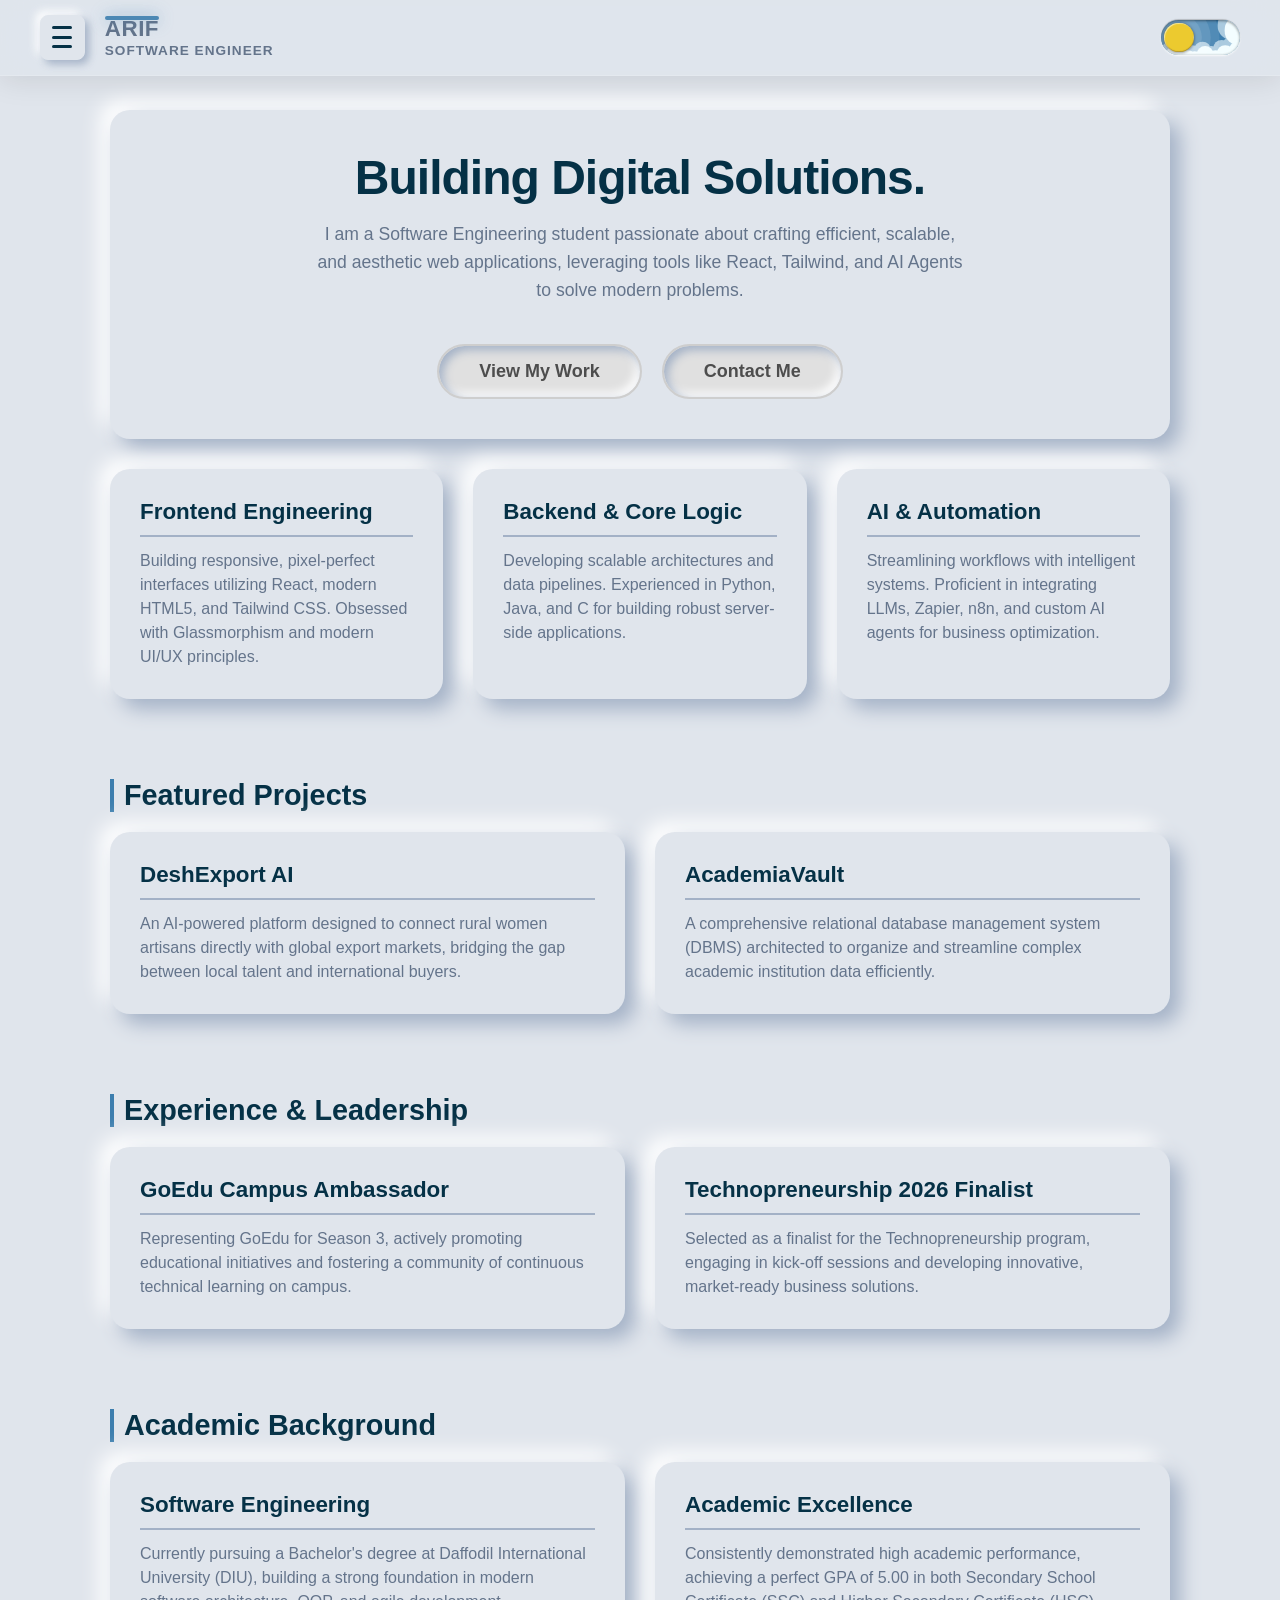
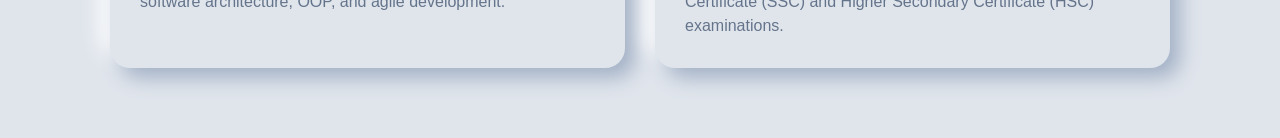
==== commit de63cc7a: "scand type animation add" ====
--- a/home.html
+++ b/home.html
@@ -22,7 +22,6 @@
         }
 
         /* --- BURGER MENU BUTTON --- */
-        /* Hidden on desktop, shown on mobile/zoomed via media query */
         .menuButton { display: none; justify-content: center; align-items: center; flex-direction: column; gap: 15%; width: 2.8em; height: 2.8em; border-radius: 0.5em; background: var(--bg-color); border: 1px solid var(--bg-color); transition: all .3s; box-shadow: 4px 4px 8px var(--shadow-dark), -4px -4px 8px var(--shadow-light); cursor: pointer; }
         .menuButton span { width: 20px; height: 3px; background: var(--text-main); border-radius: 100px; transition: 0.3s ease; }
         #check { display: none; }
@@ -31,7 +30,6 @@
         #check:checked ~ span.mid { transform: translateX(-10px); opacity: 0; }
 
         /* --- SIDEBAR --- */
-        /* Overlays the page smoothly without pushing content sideways */
         .sidebar-menu { 
             position: fixed; 
             left: -280px; 
@@ -75,11 +73,90 @@
         .nav-left { display: flex; align-items: center; gap: 20px; flex-shrink: 0; }
         
         .header-profile { display: flex; flex-direction: column; justify-content: center; }
-        .header-name { color: var(--text-main); font-size: 1.4rem; margin: 0; line-height: 1.2; letter-spacing: -0.5px; }
         .header-title { color: var(--text-sub); font-size: 0.85rem; font-weight: 600; margin: 0; text-transform: uppercase; letter-spacing: 1px; }
 
+        /* --- UIVERSE DUAL-LAYER SCANNING LOGO STYLES --- */
+        .header-name.scan-logo {
+            max-width: fit-content;
+            color: var(--text-sub);
+            font-size: 1.4rem;
+            position: relative;
+            font-family: "Helvetica Neue", "Arial", sans-serif; /* Explicitly matching website real font */
+            font-style: normal; /* Removed italic */
+            font-weight: 700;
+            margin: 0;
+            line-height: 1.2;
+            cursor: default;
+        }
+        
+        .header-name.scan-logo span {
+            display: inline-block;
+            font-family: "Helvetica Neue", "Arial", sans-serif;
+            font-style: normal;
+            text-transform: uppercase;
+            letter-spacing: 0.5px;
+            animation: cut 4.5s ease-in-out infinite;
+            transition: 1s cubic-bezier(0.175, 0.885, 0.32, 1.275);
+        }
+        
+        .header-name.scan-logo:hover span {
+            color: var(--text-main);
+        }
+        
+        /* Blurred Soft Light Scan Line */
+        .header-name.scan-logo::after {
+            position: absolute;
+            content: "";
+            width: 100%;
+            height: 5px;
+            border-radius: 4px;
+            background-color: rgba(61, 126, 174, 0.55);
+            top: 0px;
+            filter: blur(8px);
+            animation: scan 4.5s ease-in-out infinite;
+            left: 0;
+            z-index: 0;
+            transition: 1s cubic-bezier(0.175, 0.885, 0.32, 1.275);
+        }
+
+        /* Luminous Front Razor Scan Line */
+        .header-name.scan-logo::before {
+            position: absolute;
+            content: "";
+            width: 100%;
+            height: 4px;
+            border-radius: 4px;
+            background-color: #3D7EAE;
+            top: 0px;
+            animation: scan 4.5s ease-in-out infinite;
+            left: 0;
+            z-index: 1;
+            filter: opacity(0.9);
+            transition: 1s cubic-bezier(0.175, 0.885, 0.32, 1.275);
+        }
+
+        @keyframes scan {
+            0%, 50%, 100% {
+                top: 0px;
+            }
+            25%, 75% {
+                top: 26px; 
+            }
+        }
+
+        @keyframes cut {
+            0%, 75%, 100% {
+                clip-path: inset(0 0 0 0);
+            }
+            25% {
+                clip-path: inset(100% 0 0 0);
+            }
+            50% {
+                clip-path: inset(0 0 100% 0);
+            }
+        }
+
         /* --- TOP MIDDLE NAVIGATION --- */
-        /* Fixed: Removed position absolute to prevent overlapping logo at 175% zoom */
         .nav-links {
             display: flex;
             list-style: none;
@@ -137,7 +214,7 @@
         .hero-section h1 { font-size: 3rem; color: var(--text-main); margin-bottom: 15px; letter-spacing: -1px; }
         .hero-section p { font-size: 1.1rem; color: var(--text-sub); max-width: 650px; line-height: 1.6; margin-bottom: 30px; }
         .hero-buttons { display: flex; gap: 20px; flex-wrap: wrap; justify-content: center; }
-        .hero-buttons .neu-button { width: auto; padding: 12px 35px; margin-top: 0; }
+        .hero-buttons .metal-btn-wrapper { width: auto; margin-top: 0; }
 
         /* --- SECTION TITLES --- */
         .section-title {
@@ -168,16 +245,15 @@
         .stat-card p { color: var(--text-sub); font-size: 1rem; line-height: 1.5; }
 
         /* Responsive adjustments */
-        /* Increased breakpoint to 1280px to cleanly switch to hamburger before overlap occurs at 175% zoom */
         @media (max-width: 1280px) {
-            .nav-links { display: none; } /* Hides top menu on smaller screens or when zoomed in */
-            .menuButton { display: flex; } /* Shows the hamburger menu icon */
+            .nav-links { display: none; }
+            .menuButton { display: flex; }
         }
 
         @media (max-width: 768px) {
             .navbar { padding: 15px 20px; }
             .hero-section h1 { font-size: 2.2rem; }
-            .header-name { font-size: 1.1rem; }
+            .header-name.scan-logo { font-size: 1.1rem; }
             .header-title { font-size: 0.7rem; }
         }
 
@@ -247,7 +323,8 @@
                 <span class="bot"></span>
             </label>
             <div class="header-profile">
-                <h1 class="header-name">Arif Imtiaz Rakib</h1>
+                <!-- LOGO TEXT USING REAL WEBSITE FONT -->
+                <h1 class="header-name scan-logo"><span data-text="Arif">Arif</span></h1>
                 <p class="header-title">Software Engineer</p>
             </div>
         </div>
@@ -309,8 +386,14 @@
             <h1 id="about">Building Digital Solutions.</h1>
             <p>I am a Software Engineering student passionate about crafting efficient, scalable, and aesthetic web applications, leveraging tools like React, Tailwind, and AI Agents to solve modern problems.</p>
             <div class="hero-buttons">
-                <button class="neu-button" id="resume">View My Work</button>
-                <button class="neu-button" id="openContactBtn">Contact Me</button>
+                <div class="metal-btn-wrapper">
+                    <div class="metal-btn-inner"></div>
+                    <button class="neu-button" id="resume">View My Work</button>
+                </div>
+                <div class="metal-btn-wrapper">
+                    <div class="metal-btn-inner"></div>
+                    <button class="neu-button" id="openContactBtn">Contact Me</button>
+                </div>
             </div>
         </section>
 
@@ -399,7 +482,10 @@
                     <textarea id="contactMessage" rows="5" placeholder="Write your message here..." required></textarea>
                 </div>
 
-                <button type="submit" class="neu-button">Send Message</button>
+                <div class="metal-btn-wrapper">
+                    <div class="metal-btn-inner"></div>
+                    <button type="submit" class="neu-button">Send Message</button>
+                </div>
             </form>
         </div>
     </div>
@@ -463,22 +549,19 @@
             });
         }
 
-        // Attach click listeners to all navigation links for immediate highlight & precise smooth scrolling
         const allLinks = document.querySelectorAll('.nav-links a[href^="#"], .sidebar-menu a[href^="#"]');
         allLinks.forEach(link => {
             link.addEventListener('click', function(e) {
                 const targetId = this.getAttribute('href').substring(1);
-                if (!targetId) return; // Skip Contact modal anchor
+                if (!targetId) return; 
                 
                 const targetElement = document.getElementById(targetId);
                 if (targetElement) {
                     e.preventDefault();
                     isClickScrolling = true;
                     
-                    // Immediately highlight the clicked item
                     updateActiveNav(targetId);
 
-                    // Calculate precise scroll position accounting for fixed 90px navbar
                     const navHeight = 90;
                     const elementPosition = targetElement.getBoundingClientRect().top;
                     const offsetPosition = elementPosition + window.pageYOffset - navHeight;
@@ -488,7 +571,6 @@
                         behavior: 'smooth'
                     });
 
-                    // Re-enable automatic scrollspy after smooth scroll animation completes
                     clearTimeout(scrollTimeout);
                     scrollTimeout = setTimeout(() => {
                         isClickScrolling = false;
@@ -498,21 +580,18 @@
         });
 
         window.addEventListener("scroll", () => {
-            if (isClickScrolling) return; // Do not override active state during click smooth-scrolling
+            if (isClickScrolling) return; 
 
             let current = "home";
-            const scrollPosition = window.scrollY + 110; // 90px navbar + 20px buffer
-
-            // Always highlight Home when at or near the top of the webpage
+            const scrollPosition = window.scrollY + 110; 
+
             if (window.scrollY < 60) {
                 current = "home";
             } 
-            // Accurately catch the bottom-most section when scrolled to the end of the document
             else if (window.innerHeight + window.scrollY >= document.documentElement.scrollHeight - 20) {
                 const lastSection = sections[sections.length - 1];
                 if (lastSection) current = lastSection.getAttribute("id");
             } 
-            // Otherwise, detect the closest section above the reading line
             else {
                 sections.forEach((section) => {
                     if (scrollPosition >= section.offsetTop) {
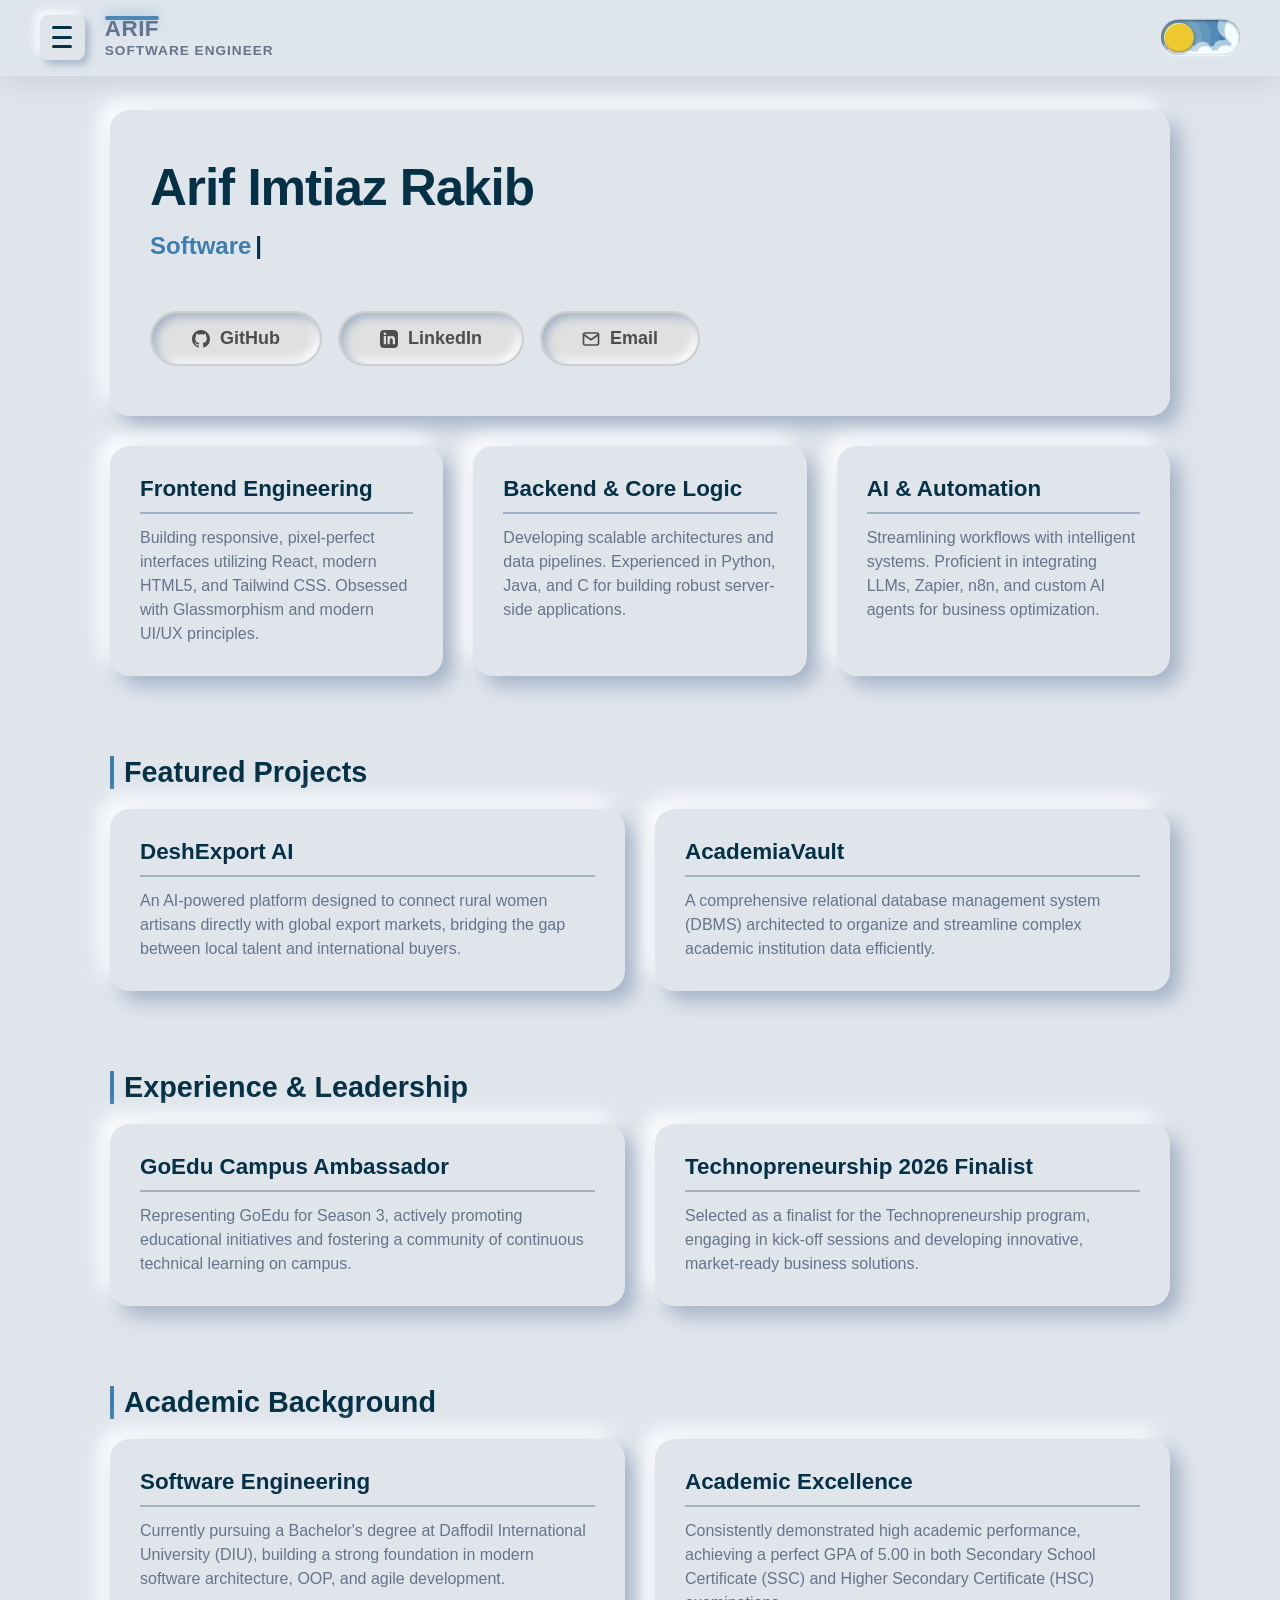
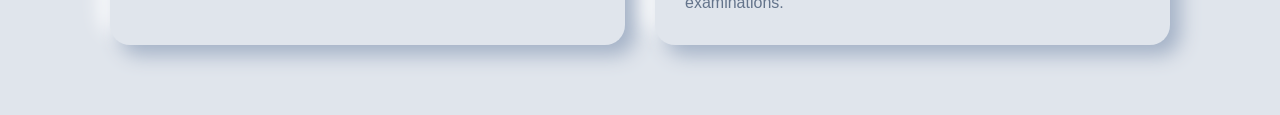
==== commit 8fdc6d6b: "add  social media links to the footer of the home page" ====
--- a/home.html
+++ b/home.html
@@ -81,8 +81,8 @@
             color: var(--text-sub);
             font-size: 1.4rem;
             position: relative;
-            font-family: "Helvetica Neue", "Arial", sans-serif; /* Explicitly matching website real font */
-            font-style: normal; /* Removed italic */
+            font-family: "Helvetica Neue", "Arial", sans-serif;
+            font-style: normal;
             font-weight: 700;
             margin: 0;
             line-height: 1.2;
@@ -103,7 +103,6 @@
             color: var(--text-main);
         }
         
-        /* Blurred Soft Light Scan Line */
         .header-name.scan-logo::after {
             position: absolute;
             content: "";
@@ -119,7 +118,6 @@
             transition: 1s cubic-bezier(0.175, 0.885, 0.32, 1.275);
         }
 
-        /* Luminous Front Razor Scan Line */
         .header-name.scan-logo::before {
             position: absolute;
             content: "";
@@ -209,12 +207,77 @@
             border: 1px solid rgba(255, 255, 255, 0.05);
         }
 
-        /* --- HERO SECTION --- */
-        .hero-section { text-align: center; display: flex; flex-direction: column; align-items: center; justify-content: center; }
-        .hero-section h1 { font-size: 3rem; color: var(--text-main); margin-bottom: 15px; letter-spacing: -1px; }
-        .hero-section p { font-size: 1.1rem; color: var(--text-sub); max-width: 650px; line-height: 1.6; margin-bottom: 30px; }
-        .hero-buttons { display: flex; gap: 20px; flex-wrap: wrap; justify-content: center; }
-        .hero-buttons .metal-btn-wrapper { width: auto; margin-top: 0; }
+        /* --- HERO SECTION REDESIGN (LEFT ALIGNED) --- */
+        .hero-section { 
+            text-align: left; 
+            display: flex; 
+            flex-direction: column; 
+            align-items: flex-start; 
+            justify-content: center;
+            padding: 50px 40px;
+        }
+        
+        .hero-section h1 { 
+            font-size: 3.2rem; 
+            color: var(--text-main); 
+            margin-bottom: 10px; 
+            letter-spacing: -1px;
+            font-weight: 800;
+            line-height: 1.1;
+        }
+
+        /* Animated Typing Container */
+        .typing-container {
+            font-size: 1.5rem;
+            color: var(--text-sub);
+            font-weight: 600;
+            margin-bottom: 35px;
+            min-height: 40px; /* Prevents vertical shift while deleting */
+            display: flex;
+            align-items: center;
+            flex-wrap: wrap;
+        }
+
+        .typing-text {
+            color: #3D7EAE; /* Brand accent color */
+            font-weight: 700;
+        }
+
+        .typing-cursor {
+            display: inline-block;
+            margin-left: 4px;
+            color: var(--text-main);
+            font-weight: 700;
+            animation: blink-cursor 0.8s infinite;
+        }
+
+        @keyframes blink-cursor {
+            0%, 100% { opacity: 1; }
+            50% { opacity: 0; }
+        }
+
+        /* Social Action Buttons Row */
+        .hero-buttons { 
+            display: flex; 
+            gap: 16px; 
+            flex-wrap: wrap; 
+            justify-content: flex-start; 
+            width: 100%;
+            align-items: center;
+        }
+
+        .hero-buttons .metal-btn-wrapper { 
+            width: auto; 
+            margin-top: 0; 
+        }
+
+        .hero-buttons a.neu-button {
+            text-decoration: none;
+            gap: 10px;
+            display: inline-flex;
+            align-items: center;
+            justify-content: center;
+        }
 
         /* --- SECTION TITLES --- */
         .section-title {
@@ -252,9 +315,28 @@
 
         @media (max-width: 768px) {
             .navbar { padding: 15px 20px; }
+            .hero-section { padding: 35px 25px; }
             .hero-section h1 { font-size: 2.2rem; }
+            .typing-container { font-size: 1.25rem; min-height: 35px; margin-bottom: 28px; }
             .header-name.scan-logo { font-size: 1.1rem; }
             .header-title { font-size: 0.7rem; }
+        }
+
+        @media (max-width: 600px) {
+            .hero-buttons {
+                flex-direction: column;
+                width: 100%;
+                gap: 12px;
+            }
+            .hero-buttons .metal-btn-wrapper,
+            .hero-buttons .metal-btn-wrapper a.neu-button {
+                width: 100%;
+            }
+        }
+
+        @media (max-width: 480px) {
+            .hero-section h1 { font-size: 1.8rem; }
+            .typing-container { font-size: 1.1rem; min-height: 32px; }
         }
 
         /* --- CONTACT MODAL STYLING --- */
@@ -383,16 +465,40 @@
         
         <!-- Hero Card (Acts as Home & About) -->
         <section class="hero-section neu-card" id="home">
-            <h1 id="about">Building Digital Solutions.</h1>
-            <p>I am a Software Engineering student passionate about crafting efficient, scalable, and aesthetic web applications, leveraging tools like React, Tailwind, and AI Agents to solve modern problems.</p>
+            <span id="resume" style="display: none;"></span>
+            
+            <h1 id="about">Arif Imtiaz Rakib</h1>
+            
+            <div class="typing-container">
+                <span id="typing-text" class="typing-text"></span><span class="typing-cursor">|</span>
+            </div>
+
             <div class="hero-buttons">
+                <!-- GitHub Button -->
                 <div class="metal-btn-wrapper">
                     <div class="metal-btn-inner"></div>
-                    <button class="neu-button" id="resume">View My Work</button>
-                </div>
+                    <a href="https://github.com/rakib-arif339" target="_blank" rel="noopener noreferrer" class="neu-button">
+                        <svg xmlns="http://www.w3.org/2000/svg" width="18" height="18" viewBox="0 0 24 24" fill="currentColor"><path d="M12 0C5.37 0 0 5.37 0 12c0 5.31 3.435 9.795 8.205 11.385.6.105.825-.255.825-.57 0-.285-.015-1.23-.015-2.235-3.015.555-3.795-.735-4.035-1.41-.135-.345-.72-1.41-1.23-1.695-.42-.225-1.02-.78-.015-.795.945-.015 1.62.87 1.845 1.23 1.08 1.815 2.805 1.305 3.495.99.105-.78.42-1.305.765-1.605-2.67-.3-5.46-1.335-5.46-5.925 0-1.305.465-2.385 1.23-3.225-.12-.3-.54-1.53.12-3.18 0 0 1.005-.315 3.3 1.23.96-.27 1.98-.405 3-.405s2.04.135 3 .405c2.295-1.56 3.3-1.23 3.3-1.23.66 1.65.24 2.88.12 3.18.765.84 1.23 1.905 1.23 3.225 0 4.605-2.805 5.625-5.475 5.925.435.375.81 1.095.81 2.22 0 1.605-.015 2.895-.015 3.3 0 .315.225.69.825.57A12.02 12.02 0 0 0 24 12c0-6.63-5.37-12-12-12z"/></svg>
+                        <span>GitHub</span>
+                    </a>
+                </div>
+
+                <!-- LinkedIn Button -->
                 <div class="metal-btn-wrapper">
                     <div class="metal-btn-inner"></div>
-                    <button class="neu-button" id="openContactBtn">Contact Me</button>
+                    <a href="#" target="_blank" rel="noopener noreferrer" class="neu-button">
+                        <svg xmlns="http://www.w3.org/2000/svg" width="18" height="18" viewBox="0 0 24 24" fill="currentColor"><path d="M19 0h-14c-2.761 0-5 2.239-5 5v14c0 2.761 2.239 5 5 5h14c2.762 0 5-2.239 5-5v-14c0-2.761-2.238-5-5-5zm-11 19h-3v-11h3v11zm-1.5-12.268c-.966 0-1.75-.79-1.75-1.764s.784-1.764 1.75-1.764 1.75.79 1.75 1.764-.783 1.764-1.75 1.764zm13.5 12.268h-3v-5.604c0-3.368-4-3.113-4 0v5.604h-3v-11h3v1.765c1.396-2.586 7-2.777 7 2.476v6.759z"/></svg>
+                        <span>LinkedIn</span>
+                    </a>
+                </div>
+
+                <!-- Email Button -->
+                <div class="metal-btn-wrapper">
+                    <div class="metal-btn-inner"></div>
+                    <a href="mailto:arifimtiazrakib@gmail.com" class="neu-button">
+                        <svg xmlns="http://www.w3.org/2000/svg" width="18" height="18" viewBox="0 0 24 24" fill="none" stroke="currentColor" stroke-width="2.2" stroke-linecap="round" stroke-linejoin="round"><path d="M4 4h16c1.1 0 2 .9 2 2v12c0 1.1-.9 2-2 2H4c-1.1 0-2-.9-2-2V6c0-1.1.9-2 2-2z"></path><polyline points="22,6 12,13 2,6"></polyline></svg>
+                        <span>Email</span>
+                    </a>
                 </div>
             </div>
         </section>
@@ -528,7 +634,7 @@
         });
 
         // 3. Optimized ScrollSpy & Click-to-Scroll Logic
-        const sections = document.querySelectorAll("section[id], h1[id], h2[id], button[id='resume']");
+        const sections = document.querySelectorAll("section[id], h1[id], h2[id], [id='resume']");
         const navItems = document.querySelectorAll(".nav-item");
         const sideItems = document.querySelectorAll(".side-item");
         let isClickScrolling = false;
@@ -618,13 +724,15 @@
             burgerCheckbox.checked = false;
         }
 
-        openContactBtn.addEventListener('click', openModal);
-        navContactBtn.addEventListener('click', openModal);
-        sideContactBtn.addEventListener('click', openModal);
-
-        closeContactBtn.addEventListener('click', () => {
-            contactModal.classList.remove('active');
-        });
+        if (openContactBtn) openContactBtn.addEventListener('click', openModal);
+        if (navContactBtn) navContactBtn.addEventListener('click', openModal);
+        if (sideContactBtn) sideContactBtn.addEventListener('click', openModal);
+
+        if (closeContactBtn) {
+            closeContactBtn.addEventListener('click', () => {
+                contactModal.classList.remove('active');
+            });
+        }
 
         window.addEventListener('click', (e) => {
             if (e.target === contactModal) {
@@ -632,12 +740,59 @@
             }
         });
 
-        contactForm.addEventListener('submit', (e) => {
-            e.preventDefault(); 
-            alert("Thank you! Your message has been sent successfully.");
-            contactForm.reset(); 
-            contactModal.classList.remove('active'); 
-        });
+        if (contactForm) {
+            contactForm.addEventListener('submit', (e) => {
+                e.preventDefault(); 
+                alert("Thank you! Your message has been sent successfully.");
+                contactForm.reset(); 
+                contactModal.classList.remove('active'); 
+            });
+        }
+
+        // 5. Hero Section Animated Typing Engine
+        const typingTitles = [
+            "Software Engineering Student",
+            "Python Developer",
+            "Web Developer",
+            "Problem Solver",
+            "Cybersecurity Enthusiast"
+        ];
+        let typeTitleIndex = 0;
+        let typeCharIndex = 0;
+        let isDeletingTitle = false;
+        const typeSpeed = 90; 
+        const deleteSpeed = 40; 
+        const pauseAfterComplete = 1800; 
+        const pauseAfterClear = 400; 
+
+        function runTypingLoop() {
+            const currentTitle = typingTitles[typeTitleIndex];
+            const typingElement = document.getElementById("typing-text");
+            if (!typingElement) return;
+
+            if (isDeletingTitle) {
+                typingElement.textContent = currentTitle.substring(0, typeCharIndex - 1);
+                typeCharIndex--;
+            } else {
+                typingElement.textContent = currentTitle.substring(0, typeCharIndex + 1);
+                typeCharIndex++;
+            }
+
+            let nextDelay = isDeletingTitle ? deleteSpeed : typeSpeed;
+
+            if (!isDeletingTitle && typeCharIndex === currentTitle.length) {
+                nextDelay = pauseAfterComplete;
+                isDeletingTitle = true;
+            } else if (isDeletingTitle && typeCharIndex === 0) {
+                isDeletingTitle = false;
+                typeTitleIndex = (typeTitleIndex + 1) % typingTitles.length;
+                nextDelay = pauseAfterClear;
+            }
+
+            setTimeout(runTypingLoop, nextDelay);
+        }
+
+        setTimeout(runTypingLoop, 500);
     </script>
 </body>
 </html>
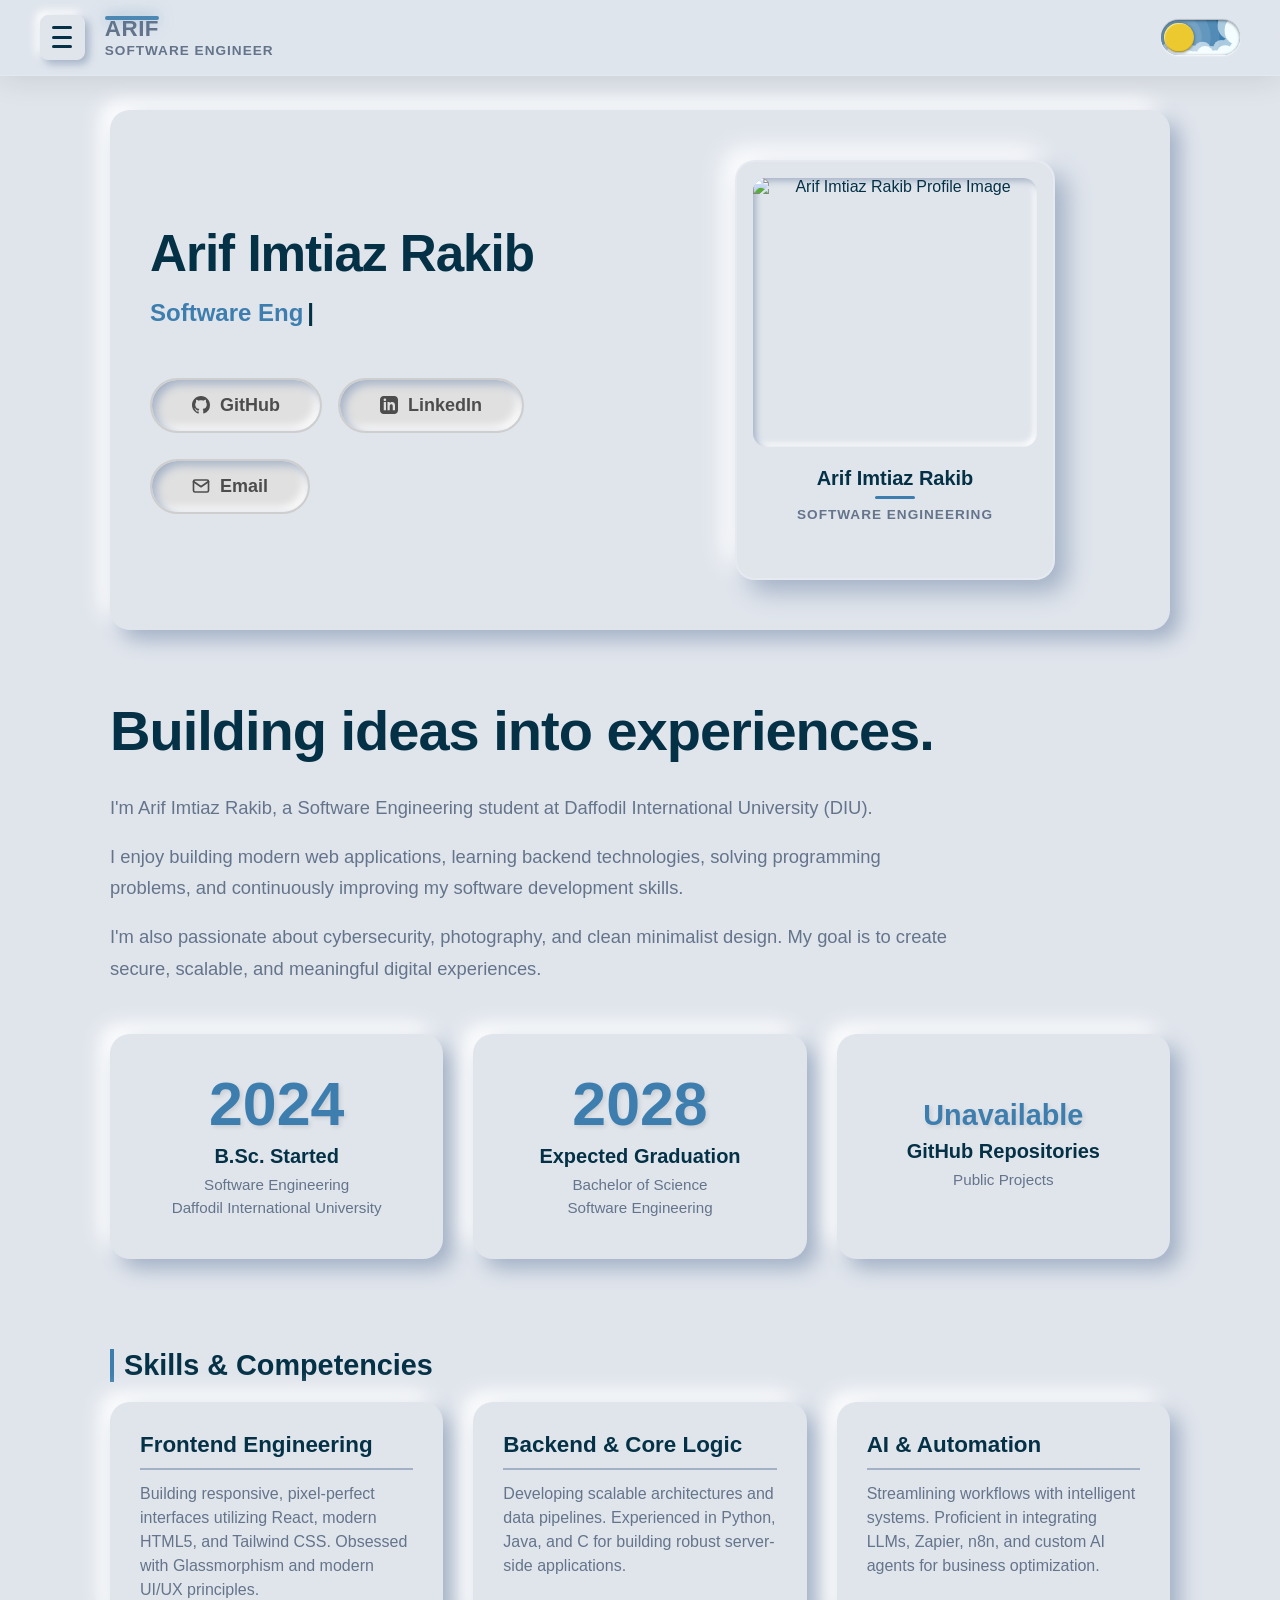
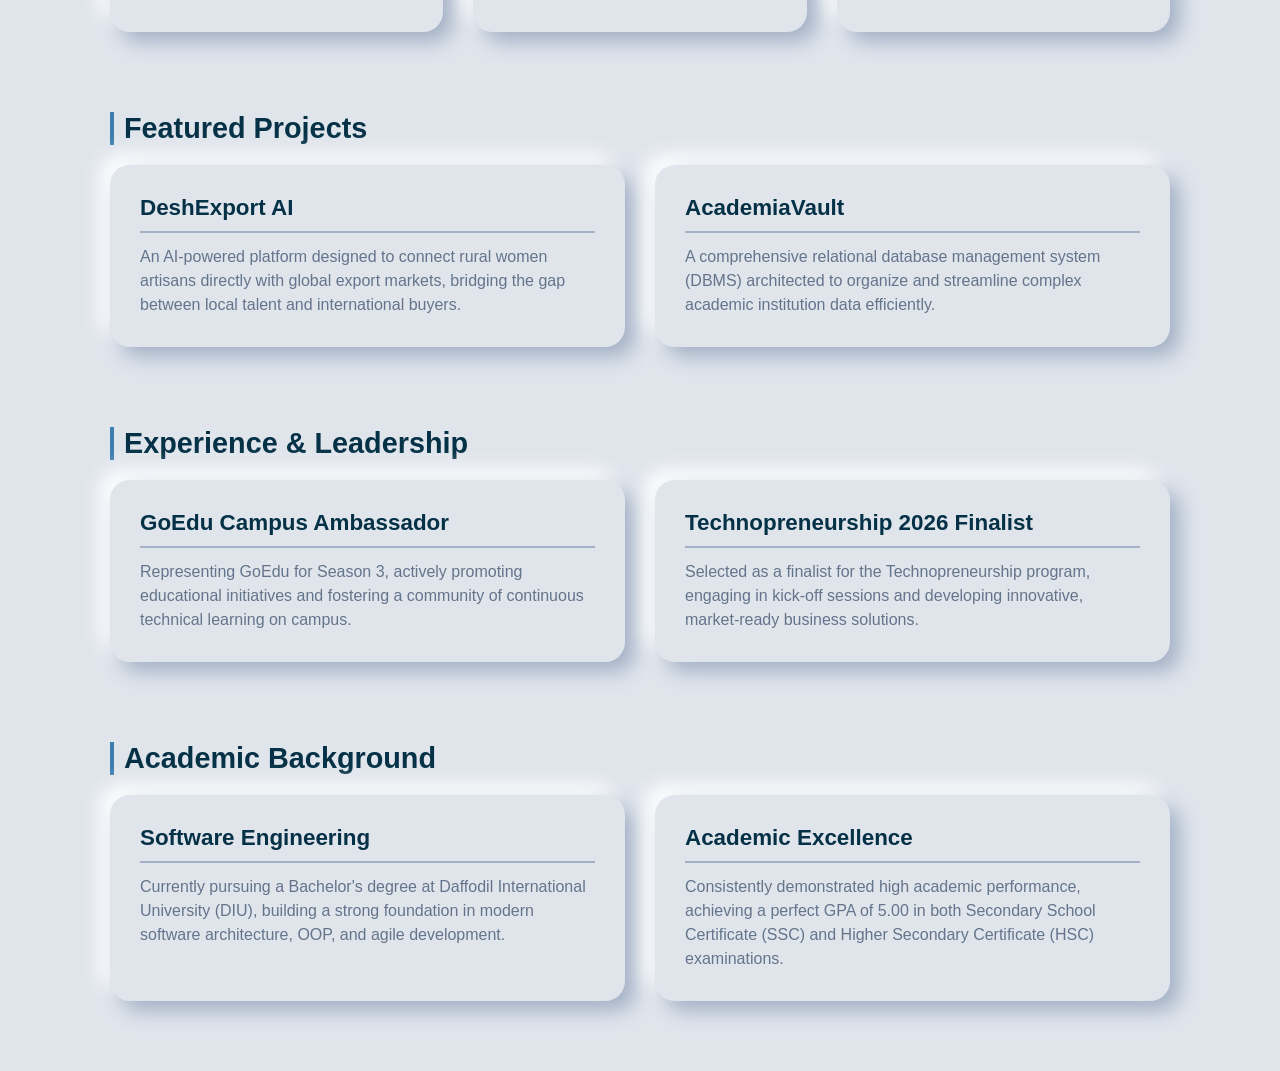
==== commit d32745ed: "create hoem  abd  about me  section" ====
--- a/home.html
+++ b/home.html
@@ -134,24 +134,14 @@
         }
 
         @keyframes scan {
-            0%, 50%, 100% {
-                top: 0px;
-            }
-            25%, 75% {
-                top: 26px; 
-            }
+            0%, 50%, 100% { top: 0px; }
+            25%, 75% { top: 26px; }
         }
 
         @keyframes cut {
-            0%, 75%, 100% {
-                clip-path: inset(0 0 0 0);
-            }
-            25% {
-                clip-path: inset(100% 0 0 0);
-            }
-            50% {
-                clip-path: inset(0 0 100% 0);
-            }
+            0%, 75%, 100% { clip-path: inset(0 0 0 0); }
+            25% { clip-path: inset(100% 0 0 0); }
+            50% { clip-path: inset(0 0 100% 0); }
         }
 
         /* --- TOP MIDDLE NAVIGATION --- */
@@ -207,17 +197,25 @@
             border: 1px solid rgba(255, 255, 255, 0.05);
         }
 
-        /* --- HERO SECTION REDESIGN (LEFT ALIGNED) --- */
+        /* --- HERO SECTION REDESIGN --- */
         .hero-section { 
-            text-align: left; 
-            display: flex; 
-            flex-direction: column; 
-            align-items: flex-start; 
-            justify-content: center;
+            display: grid; 
+            grid-template-columns: 1fr 1fr; 
+            gap: 40px; 
+            align-items: center; 
+            justify-content: space-between;
             padding: 50px 40px;
         }
-        
-        .hero-section h1 { 
+
+        .hero-left {
+            display: flex;
+            flex-direction: column;
+            align-items: flex-start;
+            text-align: left;
+            width: 100%;
+        }
+        
+        .hero-left h1 { 
             font-size: 3.2rem; 
             color: var(--text-main); 
             margin-bottom: 10px; 
@@ -226,57 +224,165 @@
             line-height: 1.1;
         }
 
-        /* Animated Typing Container */
         .typing-container {
             font-size: 1.5rem;
             color: var(--text-sub);
             font-weight: 600;
             margin-bottom: 35px;
-            min-height: 40px; /* Prevents vertical shift while deleting */
+            min-height: 40px;
             display: flex;
             align-items: center;
             flex-wrap: wrap;
         }
 
-        .typing-text {
-            color: #3D7EAE; /* Brand accent color */
-            font-weight: 700;
-        }
-
+        .typing-text { color: #3D7EAE; font-weight: 700; }
         .typing-cursor {
-            display: inline-block;
-            margin-left: 4px;
+            display: inline-block; margin-left: 4px; color: var(--text-main);
+            font-weight: 700; animation: blink-cursor 0.8s infinite;
+        }
+        @keyframes blink-cursor { 0%, 100% { opacity: 1; } 50% { opacity: 0; } }
+
+        .hero-buttons { 
+            display: flex; gap: 16px; flex-wrap: wrap; 
+            justify-content: flex-start; width: 100%; align-items: center;
+        }
+        .hero-buttons .metal-btn-wrapper { width: auto; margin-top: 0; }
+        .hero-buttons a.neu-button { text-decoration: none; gap: 10px; display: inline-flex; align-items: center; justify-content: center; }
+
+        /* Right Profile Card */
+        .hero-right { display: flex; justify-content: center; align-items: center; width: 100%; }
+        .profile-card {
+            width: 100%; max-width: 320px; height: 420px; position: relative; border-radius: 20px; padding: 16px;
+            background: var(--bg-color); box-shadow: 12px 12px 24px var(--shadow-dark), -12px -12px 24px var(--shadow-light);
+            border: 2px solid rgba(255, 255, 255, 0.2); overflow: hidden; cursor: pointer;
+            animation: float-idle 6s ease-in-out infinite; transition: box-shadow 0.4s ease, border-color 0.4s ease;
+            transform-style: preserve-3d; will-change: transform;
+        }
+
+        [data-theme="dark"] .profile-card { background: rgba(32, 36, 49, 0.7); backdrop-filter: blur(16px); border: 1px solid rgba(255, 255, 255, 0.08); }
+        @keyframes float-idle { 0%, 100% { transform: translateY(0px); } 50% { transform: translateY(-8px); } }
+        
+        .profile-card:hover { box-shadow: 16px 16px 32px var(--shadow-dark), -16px -16px 32px var(--shadow-light); border-color: #3D7EAE; }
+
+        .card-front {
+            position: absolute; inset: 16px; display: flex; flex-direction: column; justify-content: space-between;
+            align-items: center; text-align: center; transition: transform 1.1s cubic-bezier(0.785, 0.135, 0.150, 0.860); z-index: 2;
+        }
+        .card-image-wrapper { width: 100%; height: 70%; border-radius: 14px; overflow: hidden; box-shadow: inset 3px 3px 6px var(--shadow-dark), inset -3px -3px 6px var(--shadow-light); position: relative; background: var(--bg-color); }
+        .card-image-wrapper img { width: 100%; height: 100%; object-fit: cover; display: block; transition: transform 0.6s ease; }
+        .profile-card:hover .card-image-wrapper img { transform: scale(1.05); }
+
+        .card-front-info { width: 100%; height: 28%; display: flex; flex-direction: column; justify-content: center; align-items: center; }
+        .card-front-info .title { font-size: 1.25rem; font-weight: 800; color: var(--text-main); line-height: 1.2; margin-bottom: 4px; }
+        .card-front-info .title::after { content: ""; display: block; width: 40px; height: 3px; border-radius: 2px; margin: 6px auto 4px; background-color: #3D7EAE; }
+        .card-front-info .subtitle { font-size: 0.85rem; font-weight: 600; color: var(--text-sub); text-transform: uppercase; letter-spacing: 1px; }
+
+        .card-back {
+            position: absolute; inset: 16px; display: flex; flex-direction: column; justify-content: center; align-items: center;
+            text-align: center; padding: 24px; transform: translateX(120%); transition: transform 1.1s cubic-bezier(0.785, 0.135, 0.150, 0.860);
+            z-index: 1; background: var(--bg-color); border-radius: 14px; box-shadow: inset 4px 4px 8px var(--shadow-dark), inset -4px -4px 8px var(--shadow-light);
+        }
+        [data-theme="dark"] .card-back { background: rgba(255, 255, 255, 0.02); }
+        .card-back h3 { font-size: 1.5rem; font-weight: 800; color: var(--text-main); margin-bottom: 12px; letter-spacing: -0.5px; }
+        .card-back h3::after { content: ""; display: block; width: 30px; height: 3px; border-radius: 2px; margin: 8px auto 0; background-color: #3D7EAE; }
+        .card-back p { font-size: 1rem; font-style: italic; color: var(--text-sub); line-height: 1.6; margin-top: 10px; }
+
+        .profile-card:hover .card-front { transform: translateX(-120%); }
+        .profile-card:hover .card-back { transform: translateX(0); }
+
+        /* --- ABOUT ME SECTION REDESIGN --- */
+        .about-wrapper {
+            padding: 40px 0;
+            display: flex;
+            flex-direction: column;
+            width: 100%;
+        }
+
+        .about-punchline {
+            font-size: 3.5rem;
+            color: var(--text-main);
+            font-weight: 800;
+            margin-bottom: 30px;
+            line-height: 1.1;
+            letter-spacing: -1px;
+        }
+
+        .about-description {
+            font-size: 1.15rem;
+            color: var(--text-sub);
+            line-height: 1.7;
+            max-width: 850px;
+            margin-bottom: 50px;
+            display: flex;
+            flex-direction: column;
+            gap: 18px;
+        }
+
+        .about-cards {
+            display: grid;
+            grid-template-columns: repeat(3, 1fr);
+            gap: 30px;
+        }
+
+        .about-card {
+            padding: 40px 20px;
+            display: flex;
+            flex-direction: column;
+            align-items: center;
+            text-align: center;
+            justify-content: center;
+        }
+
+        .about-card:hover {
+            transform: translateY(-8px);
+            border-color: rgba(61, 126, 174, 0.4);
+        }
+
+        .card-number {
+            font-size: 3.8rem;
+            font-weight: 800;
+            color: #3D7EAE;
+            margin-bottom: 10px;
+            line-height: 1;
+            text-shadow: 2px 2px 4px rgba(0,0,0,0.1);
+        }
+
+        [data-theme="dark"] .card-number {
+            text-shadow: 2px 2px 4px rgba(0,0,0,0.3);
+        }
+
+        .card-title {
+            font-size: 1.25rem;
             color: var(--text-main);
             font-weight: 700;
-            animation: blink-cursor 0.8s infinite;
-        }
-
-        @keyframes blink-cursor {
-            0%, 100% { opacity: 1; }
-            50% { opacity: 0; }
-        }
-
-        /* Social Action Buttons Row */
-        .hero-buttons { 
-            display: flex; 
-            gap: 16px; 
-            flex-wrap: wrap; 
-            justify-content: flex-start; 
-            width: 100%;
-            align-items: center;
-        }
-
-        .hero-buttons .metal-btn-wrapper { 
-            width: auto; 
-            margin-top: 0; 
-        }
-
-        .hero-buttons a.neu-button {
-            text-decoration: none;
-            gap: 10px;
-            display: inline-flex;
-            align-items: center;
-            justify-content: center;
+            margin-bottom: 6px;
+        }
+
+        .card-subtitle {
+            font-size: 0.95rem;
+            color: var(--text-sub);
+            line-height: 1.5;
+        }
+
+        /* Reusable Fade Up Animation */
+        .fade-up {
+            opacity: 0;
+            transform: translateY(30px);
+            transition: opacity 0.8s cubic-bezier(0.2, 0.8, 0.2, 1), transform 0.8s cubic-bezier(0.2, 0.8, 0.2, 1);
+        }
+        
+        .fade-up.in-view {
+            opacity: 1;
+            transform: translateY(0);
+        }
+
+        .loading-pulse {
+            animation: pulse 1.5s infinite ease-in-out;
+        }
+
+        @keyframes pulse {
+            0%, 100% { opacity: 0.4; }
+            50% { opacity: 1; }
         }
 
         /* --- SECTION TITLES --- */
@@ -287,7 +393,7 @@
             margin-bottom: -10px;
             padding-left: 10px;
             border-left: 4px solid #3D7EAE;
-            scroll-margin-top: 110px; /* For smooth scrolling exact positioning */
+            scroll-margin-top: 110px; 
         }
 
         /* --- STATS GRID --- */
@@ -313,84 +419,53 @@
             .menuButton { display: flex; }
         }
 
+        @media (max-width: 900px) {
+            .hero-section { grid-template-columns: 1fr; gap: 50px; padding: 40px 25px; text-align: center; }
+            .hero-left { align-items: center; text-align: center; }
+            .hero-buttons { justify-content: center; }
+            .profile-card { max-width: 300px; height: 400px; }
+            
+            /* About Section Tablet 2+1 Layout */
+            .about-cards { grid-template-columns: repeat(2, 1fr); }
+            .about-card:last-child { grid-column: span 2; }
+        }
+
         @media (max-width: 768px) {
             .navbar { padding: 15px 20px; }
-            .hero-section { padding: 35px 25px; }
-            .hero-section h1 { font-size: 2.2rem; }
+            .hero-left h1 { font-size: 2.2rem; }
             .typing-container { font-size: 1.25rem; min-height: 35px; margin-bottom: 28px; }
             .header-name.scan-logo { font-size: 1.1rem; }
             .header-title { font-size: 0.7rem; }
+            
+            .about-punchline { font-size: 2.6rem; }
+            .about-description { font-size: 1.05rem; }
         }
 
         @media (max-width: 600px) {
-            .hero-buttons {
-                flex-direction: column;
-                width: 100%;
-                gap: 12px;
-            }
-            .hero-buttons .metal-btn-wrapper,
-            .hero-buttons .metal-btn-wrapper a.neu-button {
-                width: 100%;
-            }
+            .hero-buttons { flex-direction: column; width: 100%; gap: 12px; }
+            .hero-buttons .metal-btn-wrapper, .hero-buttons .metal-btn-wrapper a.neu-button { width: 100%; }
+            
+            /* About Section Mobile Vertical Stack */
+            .about-cards { grid-template-columns: 1fr; }
+            .about-card:last-child { grid-column: span 1; }
+            .card-number { font-size: 3.2rem; }
         }
 
         @media (max-width: 480px) {
-            .hero-section h1 { font-size: 1.8rem; }
+            .hero-left h1 { font-size: 1.8rem; }
             .typing-container { font-size: 1.1rem; min-height: 32px; }
+            .profile-card { max-width: 280px; height: 380px; }
+            .about-punchline { font-size: 2rem; }
         }
 
         /* --- CONTACT MODAL STYLING --- */
-        .contact-overlay {
-            display: none; 
-            position: fixed;
-            top: 0; left: 0; width: 100%; height: 100%;
-            background: var(--overlay-bg);
-            backdrop-filter: blur(8px);
-            z-index: 2000;
-            justify-content: center;
-            align-items: center;
-            opacity: 0;
-            transition: opacity 0.3s ease;
-        }
-
-        .contact-overlay.active {
-            display: flex;
-            opacity: 1;
-        }
-
-        .contact-card {
-            position: relative;
-            width: 100%;
-            max-width: 500px;
-            margin: 20px;
-            padding-top: 50px; 
-        }
-
-        .close-btn {
-            position: absolute;
-            top: 20px;
-            right: 25px;
-            font-size: 30px;
-            color: var(--text-sub);
-            cursor: pointer;
-            transition: color 0.3s;
-        }
-
-        .close-btn:hover {
-            color: var(--text-main);
-        }
-
-        .input-group textarea {
-            width: 100%; padding: 14px; background: var(--bg-color);
-            border: none; border-radius: 12px; color: var(--input-text); font-size: 14px; outline: none;
-            box-shadow: inset 5px 5px 10px var(--shadow-dark), inset -5px -5px 10px var(--shadow-light);
-            resize: vertical; 
-            font-family: inherit;
-        }
-
-        .input-group textarea:focus {
-            box-shadow: inset 3px 3px 6px var(--shadow-dark), inset -3px -3px 6px var(--shadow-light), 0 0 0 2px rgba(79, 179, 232, 0.3);
-        }
+        .contact-overlay { display: none; position: fixed; top: 0; left: 0; width: 100%; height: 100%; background: var(--overlay-bg); backdrop-filter: blur(8px); z-index: 2000; justify-content: center; align-items: center; opacity: 0; transition: opacity 0.3s ease; }
+        .contact-overlay.active { display: flex; opacity: 1; }
+        .contact-card { position: relative; width: 100%; max-width: 500px; margin: 20px; padding-top: 50px; }
+        .close-btn { position: absolute; top: 20px; right: 25px; font-size: 30px; color: var(--text-sub); cursor: pointer; transition: color 0.3s; }
+        .close-btn:hover { color: var(--text-main); }
+        .input-group textarea { width: 100%; padding: 14px; background: var(--bg-color); border: none; border-radius: 12px; color: var(--input-text); font-size: 14px; outline: none; box-shadow: inset 5px 5px 10px var(--shadow-dark), inset -5px -5px 10px var(--shadow-light); resize: vertical; font-family: inherit; }
+        .input-group textarea:focus { box-shadow: inset 3px 3px 6px var(--shadow-dark), inset -3px -3px 6px var(--shadow-light), 0 0 0 2px rgba(79, 179, 232, 0.3); }
     </style>
 </head>
 <body>
@@ -405,7 +480,6 @@
                 <span class="bot"></span>
             </label>
             <div class="header-profile">
-                <!-- LOGO TEXT USING REAL WEBSITE FONT -->
                 <h1 class="header-name scan-logo"><span data-text="Arif">Arif</span></h1>
                 <p class="header-title">Software Engineer</p>
             </div>
@@ -463,48 +537,97 @@
     <!-- MAIN DASHBOARD CONTENT -->
     <main class="dashboard-content" id="mainContent">
         
-        <!-- Hero Card (Acts as Home & About) -->
+        <!-- Hero Section -->
         <section class="hero-section neu-card" id="home">
             <span id="resume" style="display: none;"></span>
             
-            <h1 id="about">Arif Imtiaz Rakib</h1>
+            <div class="hero-left">
+                <h1>Arif Imtiaz Rakib</h1>
+                
+                <div class="typing-container">
+                    <span id="typing-text" class="typing-text"></span><span class="typing-cursor">|</span>
+                </div>
+
+                <div class="hero-buttons">
+                    <div class="metal-btn-wrapper">
+                        <div class="metal-btn-inner"></div>
+                        <a href="https://github.com/rakib-arif339" target="_blank" rel="noopener noreferrer" class="neu-button">
+                            <svg xmlns="http://www.w3.org/2000/svg" width="18" height="18" viewBox="0 0 24 24" fill="currentColor"><path d="M12 0C5.37 0 0 5.37 0 12c0 5.31 3.435 9.795 8.205 11.385.6.105.825-.255.825-.57 0-.285-.015-1.23-.015-2.235-3.015.555-3.795-.735-4.035-1.41-.135-.345-.72-1.41-1.23-1.695-.42-.225-1.02-.78-.015-.795.945-.015 1.62.87 1.845 1.23 1.08 1.815 2.805 1.305 3.495.99.105-.78.42-1.305.765-1.605-2.67-.3-5.46-1.335-5.46-5.925 0-1.305.465-2.385 1.23-3.225-.12-.3-.54-1.53.12-3.18 0 0 1.005-.315 3.3 1.23.96-.27 1.98-.405 3-.405s2.04.135 3 .405c2.295-1.56 3.3-1.23 3.3-1.23.66 1.65.24 2.88.12 3.18.765.84 1.23 1.905 1.23 3.225 0 4.605-2.805 5.625-5.475 5.925.435.375.81 1.095.81 2.22 0 1.605-.015 2.895-.015 3.3 0 .315.225.69.825.57A12.02 12.02 0 0 0 24 12c0-6.63-5.37-12-12-12z"/></svg>
+                            <span>GitHub</span>
+                        </a>
+                    </div>
+
+                    <div class="metal-btn-wrapper">
+                        <div class="metal-btn-inner"></div>
+                        <a href="#" target="_blank" rel="noopener noreferrer" class="neu-button">
+                            <svg xmlns="http://www.w3.org/2000/svg" width="18" height="18" viewBox="0 0 24 24" fill="currentColor"><path d="M19 0h-14c-2.761 0-5 2.239-5 5v14c0 2.761 2.239 5 5 5h14c2.762 0 5-2.239 5-5v-14c0-2.761-2.238-5-5-5zm-11 19h-3v-11h3v11zm-1.5-12.268c-.966 0-1.75-.79-1.75-1.764s.784-1.764 1.75-1.764 1.75.79 1.75 1.764-.783 1.764-1.75 1.764zm13.5 12.268h-3v-5.604c0-3.368-4-3.113-4 0v5.604h-3v-11h3v1.765c1.396-2.586 7-2.777 7 2.476v6.759z"/></svg>
+                            <span>LinkedIn</span>
+                        </a>
+                    </div>
+
+                    <div class="metal-btn-wrapper">
+                        <div class="metal-btn-inner"></div>
+                        <a href="mailto:arifimtiazrakib@gmail.com" class="neu-button">
+                            <svg xmlns="http://www.w3.org/2000/svg" width="18" height="18" viewBox="0 0 24 24" fill="none" stroke="currentColor" stroke-width="2.2" stroke-linecap="round" stroke-linejoin="round"><path d="M4 4h16c1.1 0 2 .9 2 2v12c0 1.1-.9 2-2 2H4c-1.1 0-2-.9-2-2V6c0-1.1.9-2 2-2z"></path><polyline points="22,6 12,13 2,6"></polyline></svg>
+                            <span>Email</span>
+                        </a>
+                    </div>
+                </div>
+            </div>
+
+            <div class="hero-right">
+                <div class="profile-card">
+                    <div class="card-front">
+                        <div class="card-image-wrapper">
+                            <img src="https://via.placeholder.com/300x350/3D7EAE/FFFFFF?text=Arif+Rakib" alt="Arif Imtiaz Rakib Profile Image" id="profileImage">
+                        </div>
+                        <div class="card-front-info">
+                            <p class="title">Arif Imtiaz Rakib</p>
+                            <p class="subtitle">Software Engineering</p>
+                        </div>
+                    </div>
+                    <div class="card-back">
+                        <h3>Keep Building.</h3>
+                        <p>"Build. Break. Learn. Repeat."</p>
+                    </div>
+                </div>
+            </div>
+        </section>
+
+        <!-- ABOUT SECTION -->
+        <section class="about-wrapper" id="about">
+            <h2 class="about-punchline fade-up">Building ideas into experiences.</h2>
             
-            <div class="typing-container">
-                <span id="typing-text" class="typing-text"></span><span class="typing-cursor">|</span>
-            </div>
-
-            <div class="hero-buttons">
-                <!-- GitHub Button -->
-                <div class="metal-btn-wrapper">
-                    <div class="metal-btn-inner"></div>
-                    <a href="https://github.com/rakib-arif339" target="_blank" rel="noopener noreferrer" class="neu-button">
-                        <svg xmlns="http://www.w3.org/2000/svg" width="18" height="18" viewBox="0 0 24 24" fill="currentColor"><path d="M12 0C5.37 0 0 5.37 0 12c0 5.31 3.435 9.795 8.205 11.385.6.105.825-.255.825-.57 0-.285-.015-1.23-.015-2.235-3.015.555-3.795-.735-4.035-1.41-.135-.345-.72-1.41-1.23-1.695-.42-.225-1.02-.78-.015-.795.945-.015 1.62.87 1.845 1.23 1.08 1.815 2.805 1.305 3.495.99.105-.78.42-1.305.765-1.605-2.67-.3-5.46-1.335-5.46-5.925 0-1.305.465-2.385 1.23-3.225-.12-.3-.54-1.53.12-3.18 0 0 1.005-.315 3.3 1.23.96-.27 1.98-.405 3-.405s2.04.135 3 .405c2.295-1.56 3.3-1.23 3.3-1.23.66 1.65.24 2.88.12 3.18.765.84 1.23 1.905 1.23 3.225 0 4.605-2.805 5.625-5.475 5.925.435.375.81 1.095.81 2.22 0 1.605-.015 2.895-.015 3.3 0 .315.225.69.825.57A12.02 12.02 0 0 0 24 12c0-6.63-5.37-12-12-12z"/></svg>
-                        <span>GitHub</span>
-                    </a>
-                </div>
-
-                <!-- LinkedIn Button -->
-                <div class="metal-btn-wrapper">
-                    <div class="metal-btn-inner"></div>
-                    <a href="#" target="_blank" rel="noopener noreferrer" class="neu-button">
-                        <svg xmlns="http://www.w3.org/2000/svg" width="18" height="18" viewBox="0 0 24 24" fill="currentColor"><path d="M19 0h-14c-2.761 0-5 2.239-5 5v14c0 2.761 2.239 5 5 5h14c2.762 0 5-2.239 5-5v-14c0-2.761-2.238-5-5-5zm-11 19h-3v-11h3v11zm-1.5-12.268c-.966 0-1.75-.79-1.75-1.764s.784-1.764 1.75-1.764 1.75.79 1.75 1.764-.783 1.764-1.75 1.764zm13.5 12.268h-3v-5.604c0-3.368-4-3.113-4 0v5.604h-3v-11h3v1.765c1.396-2.586 7-2.777 7 2.476v6.759z"/></svg>
-                        <span>LinkedIn</span>
-                    </a>
-                </div>
-
-                <!-- Email Button -->
-                <div class="metal-btn-wrapper">
-                    <div class="metal-btn-inner"></div>
-                    <a href="mailto:arifimtiazrakib@gmail.com" class="neu-button">
-                        <svg xmlns="http://www.w3.org/2000/svg" width="18" height="18" viewBox="0 0 24 24" fill="none" stroke="currentColor" stroke-width="2.2" stroke-linecap="round" stroke-linejoin="round"><path d="M4 4h16c1.1 0 2 .9 2 2v12c0 1.1-.9 2-2 2H4c-1.1 0-2-.9-2-2V6c0-1.1.9-2 2-2z"></path><polyline points="22,6 12,13 2,6"></polyline></svg>
-                        <span>Email</span>
-                    </a>
+            <div class="about-description fade-up">
+                <p>I'm Arif Imtiaz Rakib, a Software Engineering student at Daffodil International University (DIU).</p>
+                <p>I enjoy building modern web applications, learning backend technologies, solving programming problems, and continuously improving my software development skills.</p>
+                <p>I'm also passionate about cybersecurity, photography, and clean minimalist design. My goal is to create secure, scalable, and meaningful digital experiences.</p>
+            </div>
+
+            <div class="about-cards fade-up">
+                <div class="neu-card about-card">
+                    <div class="card-number">2024</div>
+                    <h3 class="card-title">B.Sc. Started</h3>
+                    <p class="card-subtitle">Software Engineering<br>Daffodil International University</p>
+                </div>
+                
+                <div class="neu-card about-card">
+                    <div class="card-number">2028</div>
+                    <h3 class="card-title">Expected Graduation</h3>
+                    <p class="card-subtitle">Bachelor of Science<br>Software Engineering</p>
+                </div>
+                
+                <div class="neu-card about-card">
+                    <div class="card-number loading-pulse" id="github-repo-count">...</div>
+                    <h3 class="card-title">GitHub Repositories</h3>
+                    <p class="card-subtitle">Public Projects</p>
                 </div>
             </div>
         </section>
 
         <!-- Stats / Skills Grid -->
         <section class="stats-grid" id="skills">
+            <h2 class="section-title" style="grid-column: 1 / -1; margin-top: 20px;">Skills & Competencies</h2>
             <div class="stat-card neu-card">
                 <h3>Frontend Engineering</h3>
                 <p>Building responsive, pixel-perfect interfaces utilizing React, modern HTML5, and Tailwind CSS. Obsessed with Glassmorphism and modern UI/UX principles.</p>
@@ -522,13 +645,11 @@
         </section>
 
         <h2 class="section-title" id="projects">Featured Projects</h2>
-        
         <section class="stats-grid">
             <div class="stat-card neu-card">
                 <h3>DeshExport AI</h3>
                 <p>An AI-powered platform designed to connect rural women artisans directly with global export markets, bridging the gap between local talent and international buyers.</p>
             </div>
-
             <div class="stat-card neu-card">
                 <h3>AcademiaVault</h3>
                 <p>A comprehensive relational database management system (DBMS) architected to organize and streamline complex academic institution data efficiently.</p>
@@ -536,13 +657,11 @@
         </section>
 
         <h2 class="section-title" id="education">Experience & Leadership</h2>
-
         <section class="stats-grid">
             <div class="stat-card neu-card">
                 <h3>GoEdu Campus Ambassador</h3>
                 <p>Representing GoEdu for Season 3, actively promoting educational initiatives and fostering a community of continuous technical learning on campus.</p>
             </div>
-
             <div class="stat-card neu-card">
                 <h3>Technopreneurship 2026 Finalist</h3>
                 <p>Selected as a finalist for the Technopreneurship program, engaging in kick-off sessions and developing innovative, market-ready business solutions.</p>
@@ -550,13 +669,11 @@
         </section>
 
         <h2 class="section-title" id="certificates">Academic Background</h2>
-        
         <section class="stats-grid">
             <div class="stat-card neu-card">
                 <h3>Software Engineering</h3>
                 <p>Currently pursuing a Bachelor's degree at Daffodil International University (DIU), building a strong foundation in modern software architecture, OOP, and agile development.</p>
             </div>
-            
             <div class="stat-card neu-card">
                 <h3>Academic Excellence</h3>
                 <p>Consistently demonstrated high academic performance, achieving a perfect GPA of 5.00 in both Secondary School Certificate (SSC) and Higher Secondary Certificate (HSC) examinations.</p>
@@ -577,17 +694,14 @@
                     <label for="contactName">Full Name</label>
                     <input type="text" id="contactName" placeholder="John Doe" required>
                 </div>
-
                 <div class="input-group">
                     <label for="contactEmail">Email Address</label>
                     <input type="email" id="contactEmail" placeholder="name@example.com" required>
                 </div>
-
                 <div class="input-group">
                     <label for="contactMessage">Message</label>
                     <textarea id="contactMessage" rows="5" placeholder="Write your message here..." required></textarea>
                 </div>
-
                 <div class="metal-btn-wrapper">
                     <div class="metal-btn-inner"></div>
                     <button type="submit" class="neu-button">Send Message</button>
@@ -614,7 +728,6 @@
             }
         });
 
-        // 2. Auto-close Sidebar on Link Click
         const sidebarLinks = document.querySelectorAll('.sidebar-menu .value');
         sidebarLinks.forEach(link => {
             link.addEventListener('click', () => {
@@ -623,7 +736,6 @@
             });
         });
 
-        // Auto-close sidebar when clicking outside the menu
         document.addEventListener('click', (e) => {
             if (sideMenu.classList.contains('active') && 
                 !sideMenu.contains(e.target) && 
@@ -633,7 +745,7 @@
             }
         });
 
-        // 3. Optimized ScrollSpy & Click-to-Scroll Logic
+        // 2. Optimized ScrollSpy & Click-to-Scroll Logic
         const sections = document.querySelectorAll("section[id], h1[id], h2[id], [id='resume']");
         const navItems = document.querySelectorAll(".nav-item");
         const sideItems = document.querySelectorAll(".side-item");
@@ -709,7 +821,7 @@
             updateActiveNav(current);
         });
 
-        // 4. Contact Modal Logic
+        // 3. Contact Modal Logic
         const openContactBtn = document.getElementById('openContactBtn');
         const closeContactBtn = document.getElementById('closeContactBtn');
         const contactModal = document.getElementById('contactModal');
@@ -749,7 +861,7 @@
             });
         }
 
-        // 5. Hero Section Animated Typing Engine
+        // 4. Hero Section Animated Typing Engine
         const typingTitles = [
             "Software Engineering Student",
             "Python Developer",
@@ -791,8 +903,43 @@
 
             setTimeout(runTypingLoop, nextDelay);
         }
-
         setTimeout(runTypingLoop, 500);
+
+        // 5. GitHub Public API Integration
+        async function fetchGitHubRepos() {
+            const repoCountEl = document.getElementById('github-repo-count');
+            if (!repoCountEl) return;
+            
+            try {
+                const response = await fetch('https://api.github.com/users/rakib-arif339');
+                if (!response.ok) throw new Error('Network response was not ok');
+                const data = await response.json();
+                
+                repoCountEl.classList.remove('loading-pulse');
+                repoCountEl.textContent = data.public_repos;
+            } catch (error) {
+                repoCountEl.classList.remove('loading-pulse');
+                repoCountEl.textContent = "Unavailable";
+                repoCountEl.style.fontSize = "1.8rem"; 
+            }
+        }
+        fetchGitHubRepos();
+
+        // 6. About Section Fade-Up Observer
+        const observerOptions = {
+            threshold: 0.1,
+            rootMargin: "0px 0px -50px 0px"
+        };
+        const fadeObserver = new IntersectionObserver((entries) => {
+            entries.forEach(entry => {
+                if (entry.isIntersecting) {
+                    entry.target.classList.add('in-view');
+                    fadeObserver.unobserve(entry.target);
+                }
+            });
+        }, observerOptions);
+
+        document.querySelectorAll('.fade-up').forEach(el => fadeObserver.observe(el));
     </script>
 </body>
 </html>
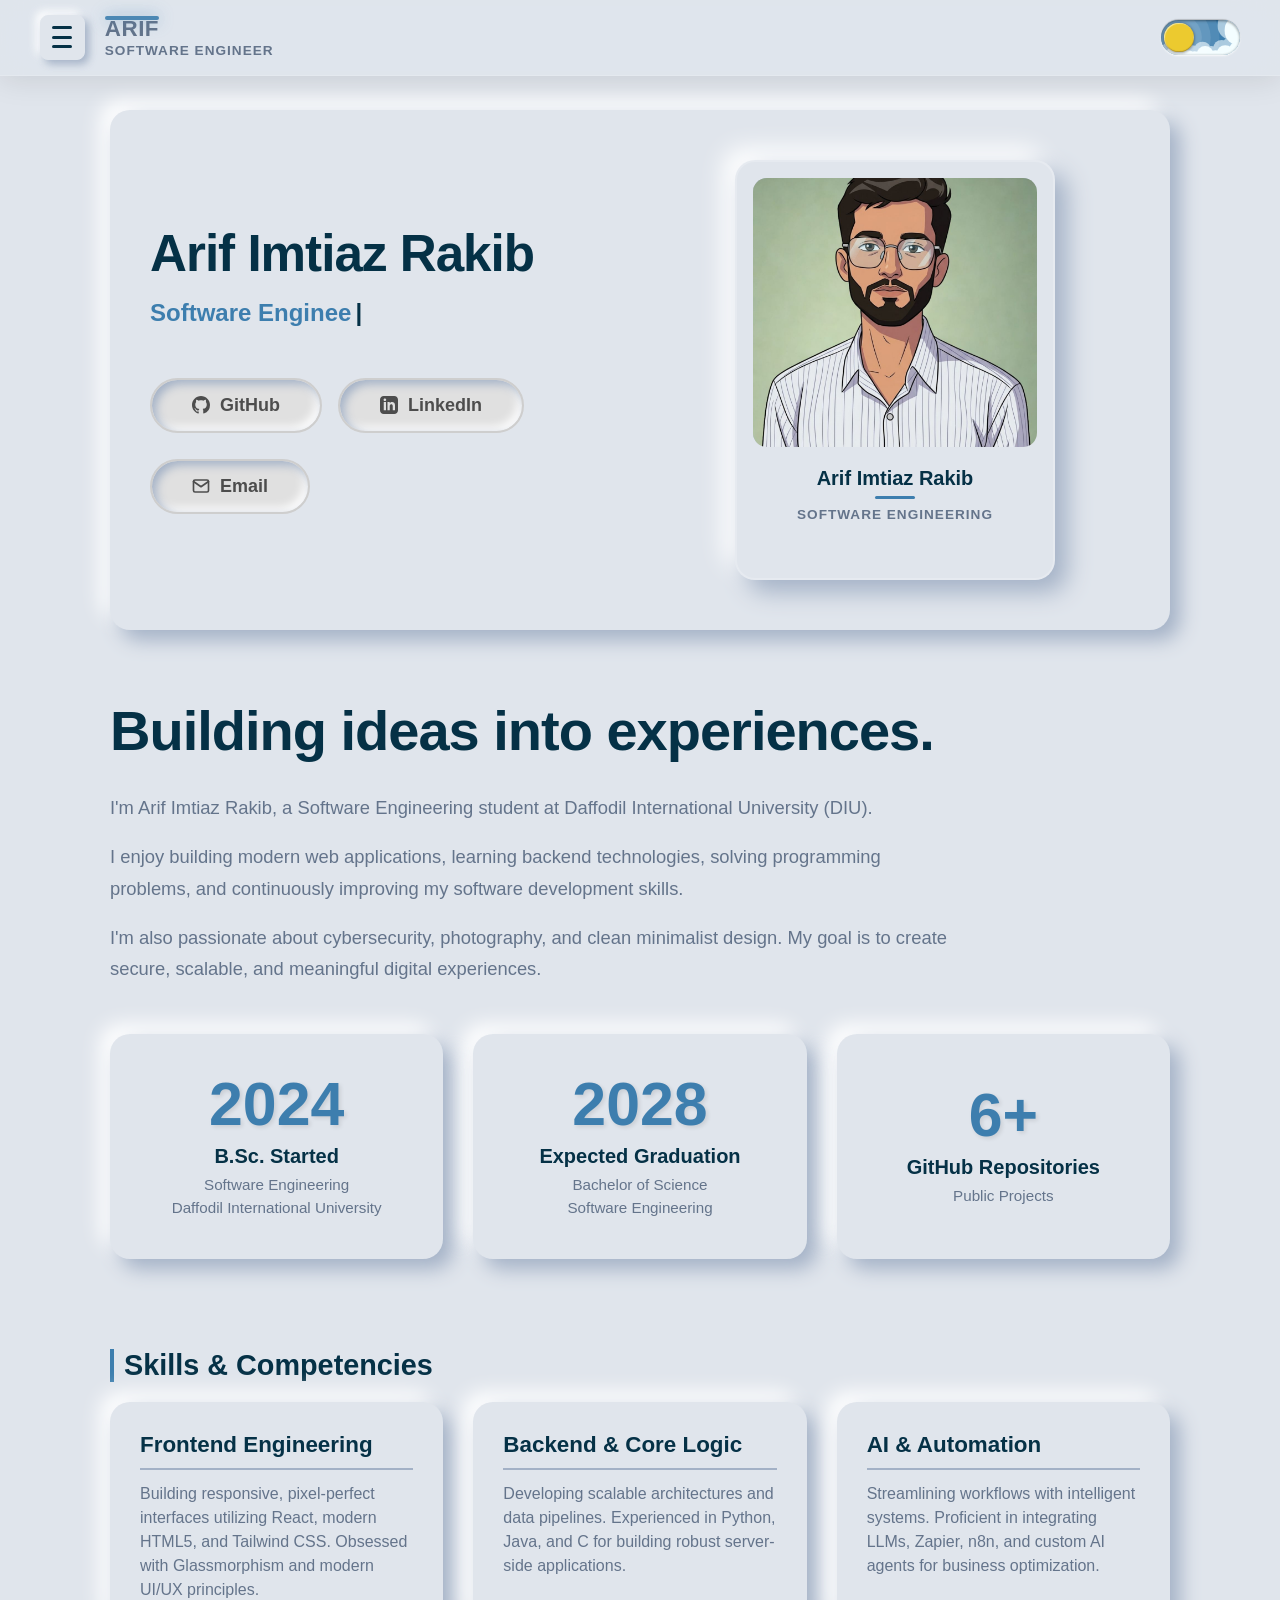
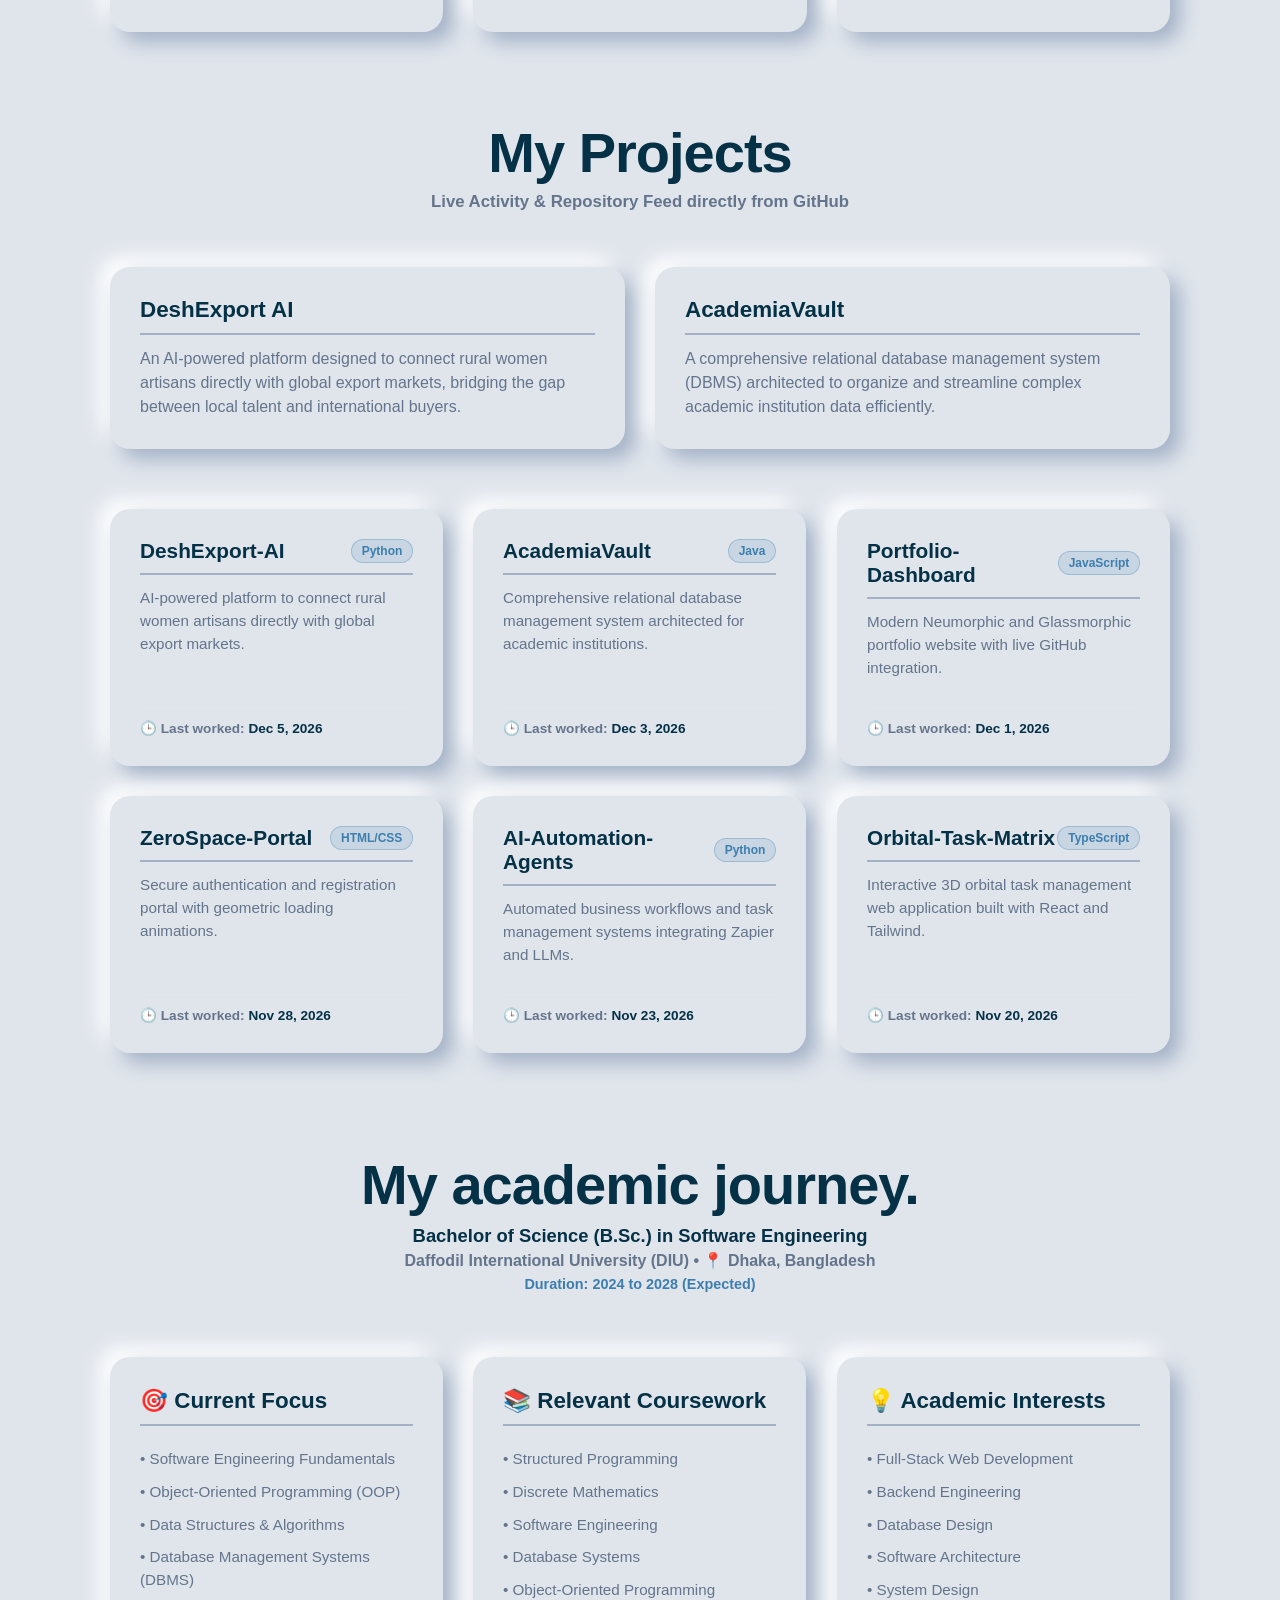
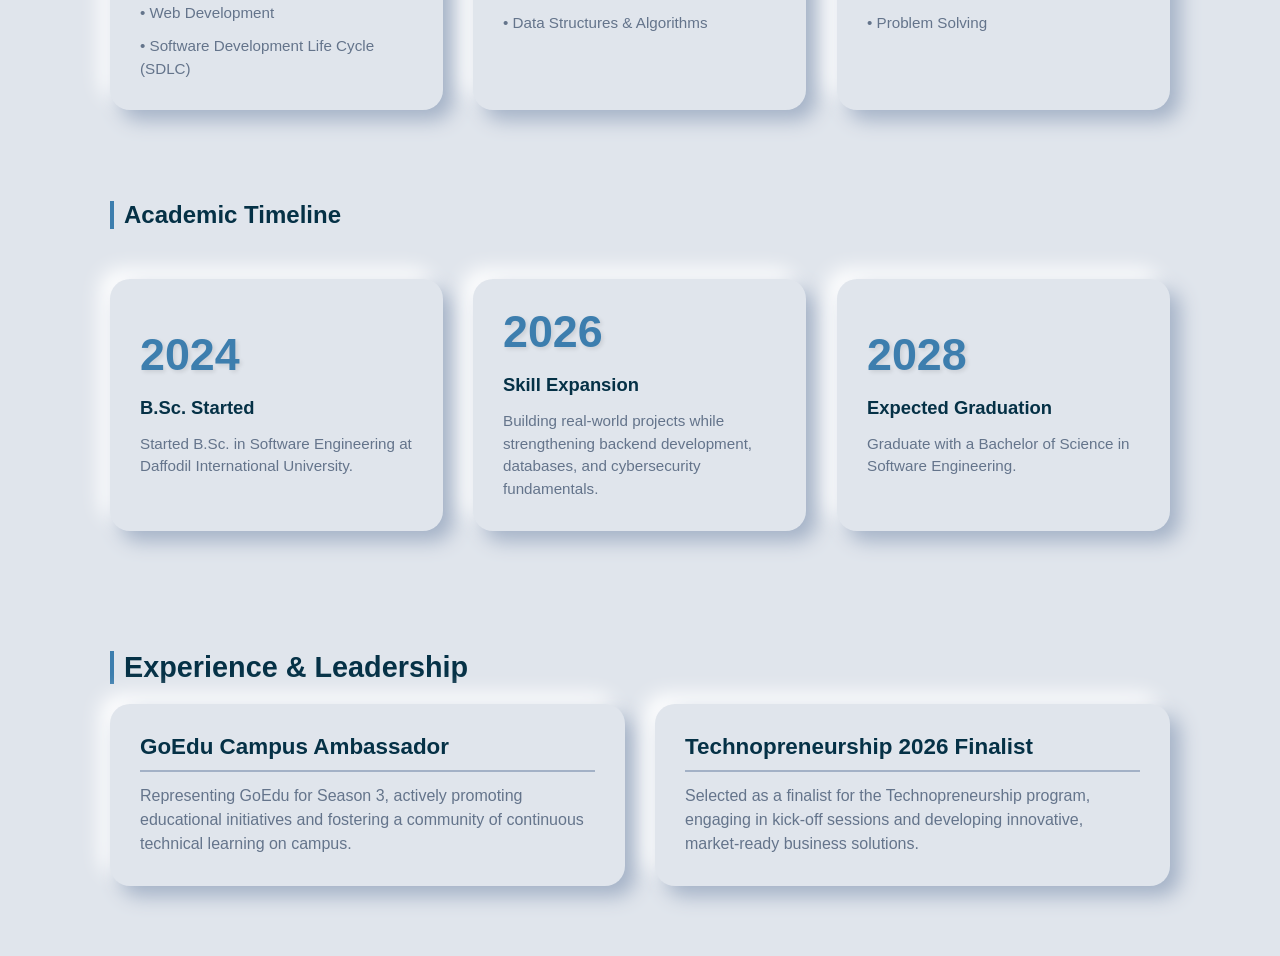
==== commit 8b67d23b: "add education and skill part" ====
--- a/home.html
+++ b/home.html
@@ -364,11 +364,12 @@
             line-height: 1.5;
         }
 
-        /* Reusable Fade Up Animation */
+        /* --- ENHANCED DOWN-TO-UP RAISE ANIMATION --- */
         .fade-up {
             opacity: 0;
-            transform: translateY(30px);
-            transition: opacity 0.8s cubic-bezier(0.2, 0.8, 0.2, 1), transform 0.8s cubic-bezier(0.2, 0.8, 0.2, 1);
+            transform: translateY(60px); /* Increased from 30px for a bold down-to-up raise */
+            transition: opacity 0.85s cubic-bezier(0.16, 1, 0.3, 1), transform 0.85s cubic-bezier(0.16, 1, 0.3, 1);
+            will-change: opacity, transform;
         }
         
         .fade-up.in-view {
@@ -575,11 +576,12 @@
                 </div>
             </div>
 
+            <!-- MODIFIED PROFILE PICTURE -->
             <div class="hero-right">
                 <div class="profile-card">
                     <div class="card-front">
                         <div class="card-image-wrapper">
-                            <img src="https://via.placeholder.com/300x350/3D7EAE/FFFFFF?text=Arif+Rakib" alt="Arif Imtiaz Rakib Profile Image" id="profileImage">
+                            <img src="Untitled design.jpg" alt="Arif Imtiaz Rakib Profile Image" id="profileImage">
                         </div>
                         <div class="card-front-info">
                             <p class="title">Arif Imtiaz Rakib</p>
@@ -644,8 +646,14 @@
             </div>
         </section>
 
-        <h2 class="section-title" id="projects">Featured Projects</h2>
-        <section class="stats-grid">
+        <!-- PROJECTS SECTION -->
+        <div id="projects" style="text-align: center; margin-top: 60px; margin-bottom: 25px; scroll-margin-top: 110px;">
+            <h2 class="about-punchline fade-up" style="margin-bottom: 8px;">My Projects</h2>
+            <p style="font-size: 1.05rem; color: var(--text-sub); font-weight: 600;">Live Activity & Repository Feed directly from GitHub</p>
+        </div>
+
+        <!-- Featured Projects -->
+        <section class="stats-grid" style="margin-bottom: 30px;">
             <div class="stat-card neu-card">
                 <h3>DeshExport AI</h3>
                 <p>An AI-powered platform designed to connect rural women artisans directly with global export markets, bridging the gap between local talent and international buyers.</p>
@@ -656,7 +664,82 @@
             </div>
         </section>
 
-        <h2 class="section-title" id="education">Experience & Leadership</h2>
+        <!-- Live GitHub Repositories Grid (Commits Removed) -->
+        <section class="stats-grid" id="live-repos-grid">
+            <div class="stat-card neu-card loading-pulse" style="grid-column: 1 / -1; text-align: center;">
+                <h3>Fetching Live Repositories...</h3>
+                <p>Connecting to GitHub API (@rakib-arif339)...</p>
+            </div>
+        </section>
+
+        <!-- MODIFIED EDUCATION SECTION -->
+        <div id="education" style="text-align: center; margin-top: 70px; margin-bottom: 35px; scroll-margin-top: 110px;">
+            <h2 class="about-punchline fade-up" style="margin-bottom: 10px;">My academic journey.</h2>
+            <p class="fade-up" style="font-size: 1.15rem; color: var(--text-main); font-weight: 700;">Bachelor of Science (B.Sc.) in Software Engineering</p>
+            <p class="fade-up" style="font-size: 1rem; color: var(--text-sub); font-weight: 600; margin-top: 4px;">Daffodil International University (DIU) • 📍 Dhaka, Bangladesh</p>
+            <p class="fade-up" style="font-size: 0.9rem; color: #3D7EAE; font-weight: 700; margin-top: 6px;">Duration: 2024 to 2028 (Expected)</p>
+        </div>
+
+        <section class="stats-grid" style="margin-bottom: 30px;">
+            <div class="stat-card neu-card fade-up">
+                <h3>🎯 Current Focus</h3>
+                <ul style="list-style-type: none; padding-left: 0; display: flex; flex-direction: column; gap: 10px; color: var(--text-sub); margin-top: 10px; font-size: 0.95rem; line-height: 1.5;">
+                    <li>• Software Engineering Fundamentals</li>
+                    <li>• Object-Oriented Programming (OOP)</li>
+                    <li>• Data Structures & Algorithms</li>
+                    <li>• Database Management Systems (DBMS)</li>
+                    <li>• Web Development</li>
+                    <li>• Software Development Life Cycle (SDLC)</li>
+                </ul>
+            </div>
+            
+            <div class="stat-card neu-card fade-up">
+                <h3>📚 Relevant Coursework</h3>
+                <ul style="list-style-type: none; padding-left: 0; display: flex; flex-direction: column; gap: 10px; color: var(--text-sub); margin-top: 10px; font-size: 0.95rem; line-height: 1.5;">
+                    <li>• Structured Programming</li>
+                    <li>• Discrete Mathematics</li>
+                    <li>• Software Engineering</li>
+                    <li>• Database Systems</li>
+                    <li>• Object-Oriented Programming</li>
+                    <li>• Data Structures & Algorithms</li>
+                </ul>
+            </div>
+
+            <div class="stat-card neu-card fade-up">
+                <h3>💡 Academic Interests</h3>
+                <ul style="list-style-type: none; padding-left: 0; display: flex; flex-direction: column; gap: 10px; color: var(--text-sub); margin-top: 10px; font-size: 0.95rem; line-height: 1.5;">
+                    <li>• Full-Stack Web Development</li>
+                    <li>• Backend Engineering</li>
+                    <li>• Database Design</li>
+                    <li>• Software Architecture</li>
+                    <li>• System Design</li>
+                    <li>• Problem Solving</li>
+                </ul>
+            </div>
+        </section>
+
+        <h3 class="section-title fade-up" style="margin-top: 30px; margin-bottom: 20px; font-size: 1.5rem;">Academic Timeline</h3>
+        <div class="about-cards" style="margin-bottom: 40px;">
+            <div class="neu-card about-card fade-up" style="align-items: flex-start; text-align: left; padding: 30px;">
+                <div class="card-number" style="font-size: 2.8rem;">2024</div>
+                <h4 class="card-title" style="margin-top: 10px; font-size: 1.15rem;">B.Sc. Started</h4>
+                <p class="card-subtitle" style="margin-top: 8px; text-align: left;">Started B.Sc. in Software Engineering at Daffodil International University.</p>
+            </div>
+            
+            <div class="neu-card about-card fade-up" style="align-items: flex-start; text-align: left; padding: 30px;">
+                <div class="card-number" style="font-size: 2.8rem;">2026</div>
+                <h4 class="card-title" style="margin-top: 10px; font-size: 1.15rem;">Skill Expansion</h4>
+                <p class="card-subtitle" style="margin-top: 8px; text-align: left;">Building real-world projects while strengthening backend development, databases, and cybersecurity fundamentals.</p>
+            </div>
+            
+            <div class="neu-card about-card fade-up" style="align-items: flex-start; text-align: left; padding: 30px;">
+                <div class="card-number" style="font-size: 2.8rem;">2028</div>
+                <h4 class="card-title" style="margin-top: 10px; font-size: 1.15rem;">Expected Graduation</h4>
+                <p class="card-subtitle" style="margin-top: 8px; text-align: left;">Graduate with a Bachelor of Science in Software Engineering.</p>
+            </div>
+        </div>
+
+        <h2 class="section-title" id="certificates">Experience & Leadership</h2>
         <section class="stats-grid">
             <div class="stat-card neu-card">
                 <h3>GoEdu Campus Ambassador</h3>
@@ -665,18 +748,6 @@
             <div class="stat-card neu-card">
                 <h3>Technopreneurship 2026 Finalist</h3>
                 <p>Selected as a finalist for the Technopreneurship program, engaging in kick-off sessions and developing innovative, market-ready business solutions.</p>
-            </div>
-        </section>
-
-        <h2 class="section-title" id="certificates">Academic Background</h2>
-        <section class="stats-grid">
-            <div class="stat-card neu-card">
-                <h3>Software Engineering</h3>
-                <p>Currently pursuing a Bachelor's degree at Daffodil International University (DIU), building a strong foundation in modern software architecture, OOP, and agile development.</p>
-            </div>
-            <div class="stat-card neu-card">
-                <h3>Academic Excellence</h3>
-                <p>Consistently demonstrated high academic performance, achieving a perfect GPA of 5.00 in both Secondary School Certificate (SSC) and Higher Secondary Certificate (HSC) examinations.</p>
             </div>
         </section>
         
@@ -745,8 +816,8 @@
             }
         });
 
-        // 2. Optimized ScrollSpy & Click-to-Scroll Logic
-        const sections = document.querySelectorAll("section[id], h1[id], h2[id], [id='resume']");
+        // 2. Optimized ScrollSpy & Click-to-Scroll Logic (With Raise Animation Trigger)
+        const sections = document.querySelectorAll("section[id], h1[id], h2[id], div[id='projects'], div[id='education'], [id='resume']");
         const navItems = document.querySelectorAll(".nav-item");
         const sideItems = document.querySelectorAll(".side-item");
         let isClickScrolling = false;
@@ -779,6 +850,16 @@
                     isClickScrolling = true;
                     
                     updateActiveNav(targetId);
+
+                    // Replay raise animation when clicking any nav item
+                    const targetHeader = targetElement.querySelector('.about-punchline, .section-title, h1, h2, h3');
+                    const elementToAnimate = targetHeader || (targetElement.classList.contains('fade-up') ? targetElement : null);
+                    
+                    if (elementToAnimate) {
+                        elementToAnimate.classList.remove('in-view');
+                        void elementToAnimate.offsetWidth; // Trigger DOM reflow
+                        elementToAnimate.classList.add('in-view');
+                    }
 
                     const navHeight = 90;
                     const elementPosition = targetElement.getBoundingClientRect().top;
@@ -919,22 +1000,113 @@
                 repoCountEl.textContent = data.public_repos;
             } catch (error) {
                 repoCountEl.classList.remove('loading-pulse');
-                repoCountEl.textContent = "Unavailable";
-                repoCountEl.style.fontSize = "1.8rem"; 
+                repoCountEl.textContent = "6+";
+                repoCountEl.style.fontSize = "3.8rem"; 
             }
         }
         fetchGitHubRepos();
 
-        // 6. About Section Fade-Up Observer
+        // 6. Live GitHub Repositories Feed (Commits Display Removed)
+        async function fetchLiveProjects() {
+            const reposGrid = document.getElementById('live-repos-grid');
+            if (!reposGrid) return;
+
+            const fallbackRepos = [
+                { name: "DeshExport-AI", html_url: "https://github.com/rakib-arif339", language: "Python", description: "AI-powered platform to connect rural women artisans directly with global export markets.", updated_at: new Date().toISOString() },
+                { name: "AcademiaVault", html_url: "https://github.com/rakib-arif339", language: "Java", description: "Comprehensive relational database management system architected for academic institutions.", updated_at: new Date(Date.now() - 86400000 * 2).toISOString() },
+                { name: "Portfolio-Dashboard", html_url: "https://github.com/rakib-arif339", language: "JavaScript", description: "Modern Neumorphic and Glassmorphic portfolio website with live GitHub integration.", updated_at: new Date(Date.now() - 86400000 * 4).toISOString() },
+                { name: "ZeroSpace-Portal", html_url: "https://github.com/rakib-arif339", language: "HTML/CSS", description: "Secure authentication and registration portal with geometric loading animations.", updated_at: new Date(Date.now() - 86400000 * 7).toISOString() },
+                { name: "AI-Automation-Agents", html_url: "https://github.com/rakib-arif339", language: "Python", description: "Automated business workflows and task management systems integrating Zapier and LLMs.", updated_at: new Date(Date.now() - 86400000 * 12).toISOString() },
+                { name: "Orbital-Task-Matrix", html_url: "https://github.com/rakib-arif339", language: "TypeScript", description: "Interactive 3D orbital task management web application built with React and Tailwind.", updated_at: new Date(Date.now() - 86400000 * 15).toISOString() }
+            ];
+
+            function renderRepos(repos, isFallback = false) {
+                reposGrid.innerHTML = '';
+                
+                if (isFallback && document.getElementById('github-repo-count')) {
+                    const countEl = document.getElementById('github-repo-count');
+                    if (countEl.textContent === "..." || countEl.textContent === "Unavailable") {
+                        countEl.classList.remove('loading-pulse');
+                        countEl.textContent = "6+";
+                    }
+                }
+
+                repos.forEach(repo => {
+                    const lastUpdated = new Date(repo.updated_at).toLocaleDateString('en-US', {
+                        year: 'numeric',
+                        month: 'short',
+                        day: 'numeric'
+                    });
+
+                    const card = document.createElement('div');
+                    card.className = 'stat-card neu-card fade-up in-view';
+                    card.style.display = 'flex';
+                    card.style.flexDirection = 'column';
+                    card.style.justifyContent = 'space-between';
+
+                    card.innerHTML = `
+                        <div>
+                            <div style="display: flex; justify-content: space-between; align-items: center; border-bottom: 2px solid var(--shadow-dark); padding-bottom: 10px; margin-bottom: 12px;">
+                                <h3 style="margin: 0; font-size: 1.3rem; color: var(--text-main); border: none; padding: 0;">
+                                    <a href="${repo.html_url}" target="_blank" rel="noopener noreferrer" style="text-decoration: none; color: inherit;">${repo.name}</a>
+                                </h3>
+                                <span style="font-size: 0.75rem; font-weight: 700; background: rgba(61, 126, 174, 0.15); color: #3D7EAE; padding: 4px 10px; border-radius: 20px; border: 1px solid rgba(61, 126, 174, 0.3);">
+                                    ${repo.language || 'Code'}
+                                </span>
+                            </div>
+                            <p style="color: var(--text-sub); font-size: 0.95rem; line-height: 1.5; margin-bottom: 16px;">
+                                ${repo.description || 'No description provided for this repository.'}
+                            </p>
+                        </div>
+                        <div style="display: flex; justify-content: flex-start; align-items: center; font-size: 0.85rem; color: var(--text-sub); border-top: 1px solid rgba(255,255,255,0.05); padding-top: 12px; margin-top: auto; font-weight: 600;">
+                            <span>🕒 Last worked: <strong style="color: var(--text-main);">${lastUpdated}</strong></span>
+                        </div>
+                    `;
+
+                    reposGrid.appendChild(card);
+                });
+            }
+
+            try {
+                const cachedData = localStorage.getItem('github_repos_cache_rakib');
+                const cacheTimestamp = localStorage.getItem('github_repos_cache_time');
+                const now = Date.now();
+
+                if (cachedData && cacheTimestamp && (now - cacheTimestamp < 15 * 60 * 1000)) {
+                    renderRepos(JSON.parse(cachedData));
+                    return;
+                }
+
+                const response = await fetch('https://api.github.com/users/rakib-arif339/repos?sort=updated&direction=desc&per_page=6');
+                if (!response.ok) throw new Error(`GitHub API HTTP Error: ${response.status}`);
+
+                const repos = await response.json();
+                if (!Array.isArray(repos) || repos.length === 0) throw new Error('No repositories found');
+
+                localStorage.setItem('github_repos_cache_rakib', JSON.stringify(repos));
+                localStorage.setItem('github_repos_cache_time', now.toString());
+
+                renderRepos(repos);
+
+            } catch (error) {
+                console.warn("GitHub API rate limit hit or offline. Using fallback data:", error);
+                renderRepos(fallbackRepos, true);
+            }
+        }
+        fetchLiveProjects();
+
+        // 7. Enhanced Raise-on-Scroll Observer (Re-triggers whenever scrolled out of view!)
         const observerOptions = {
-            threshold: 0.1,
-            rootMargin: "0px 0px -50px 0px"
+            threshold: 0.15,
+            rootMargin: "0px 0px -40px 0px"
         };
         const fadeObserver = new IntersectionObserver((entries) => {
             entries.forEach(entry => {
                 if (entry.isIntersecting) {
                     entry.target.classList.add('in-view');
-                    fadeObserver.unobserve(entry.target);
+                } else if (entry.boundingClientRect.top > 0) {
+                    // Reset animation when scrolled back up above viewport
+                    entry.target.classList.remove('in-view');
                 }
             });
         }, observerOptions);
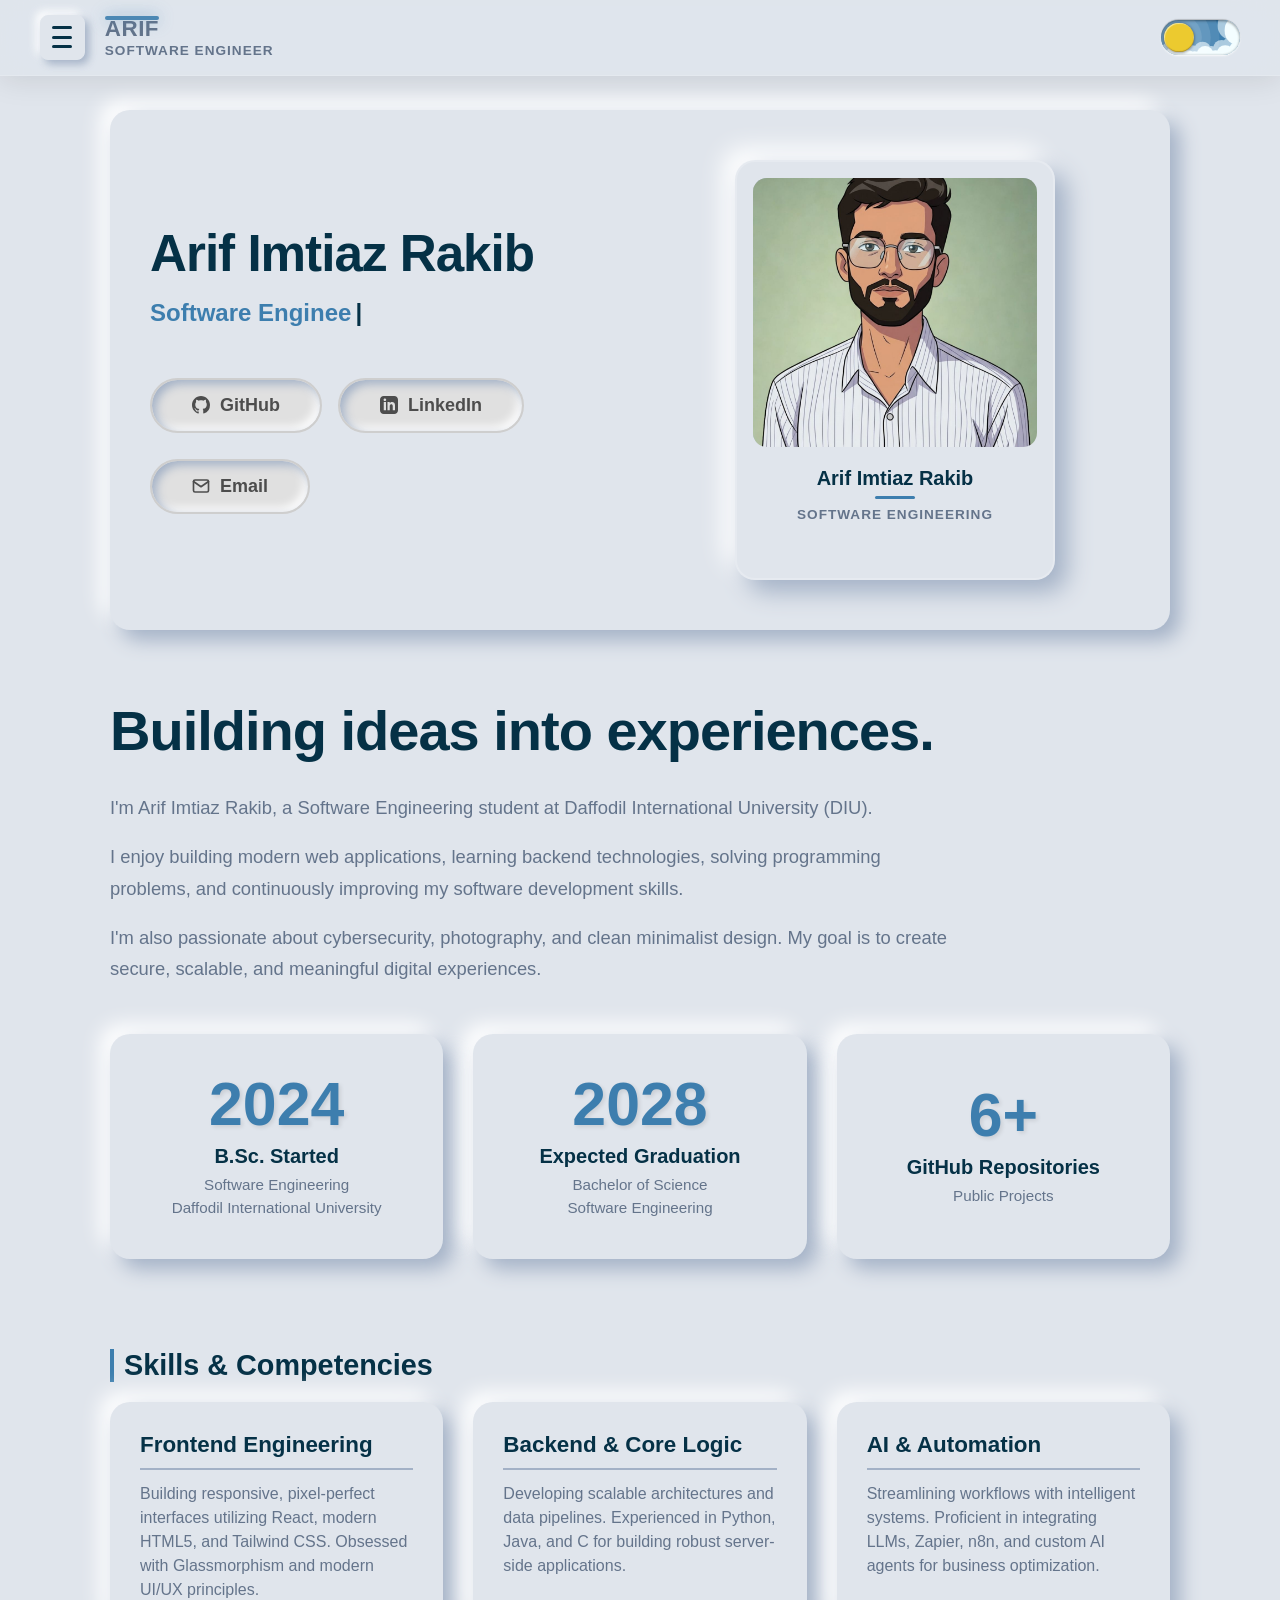
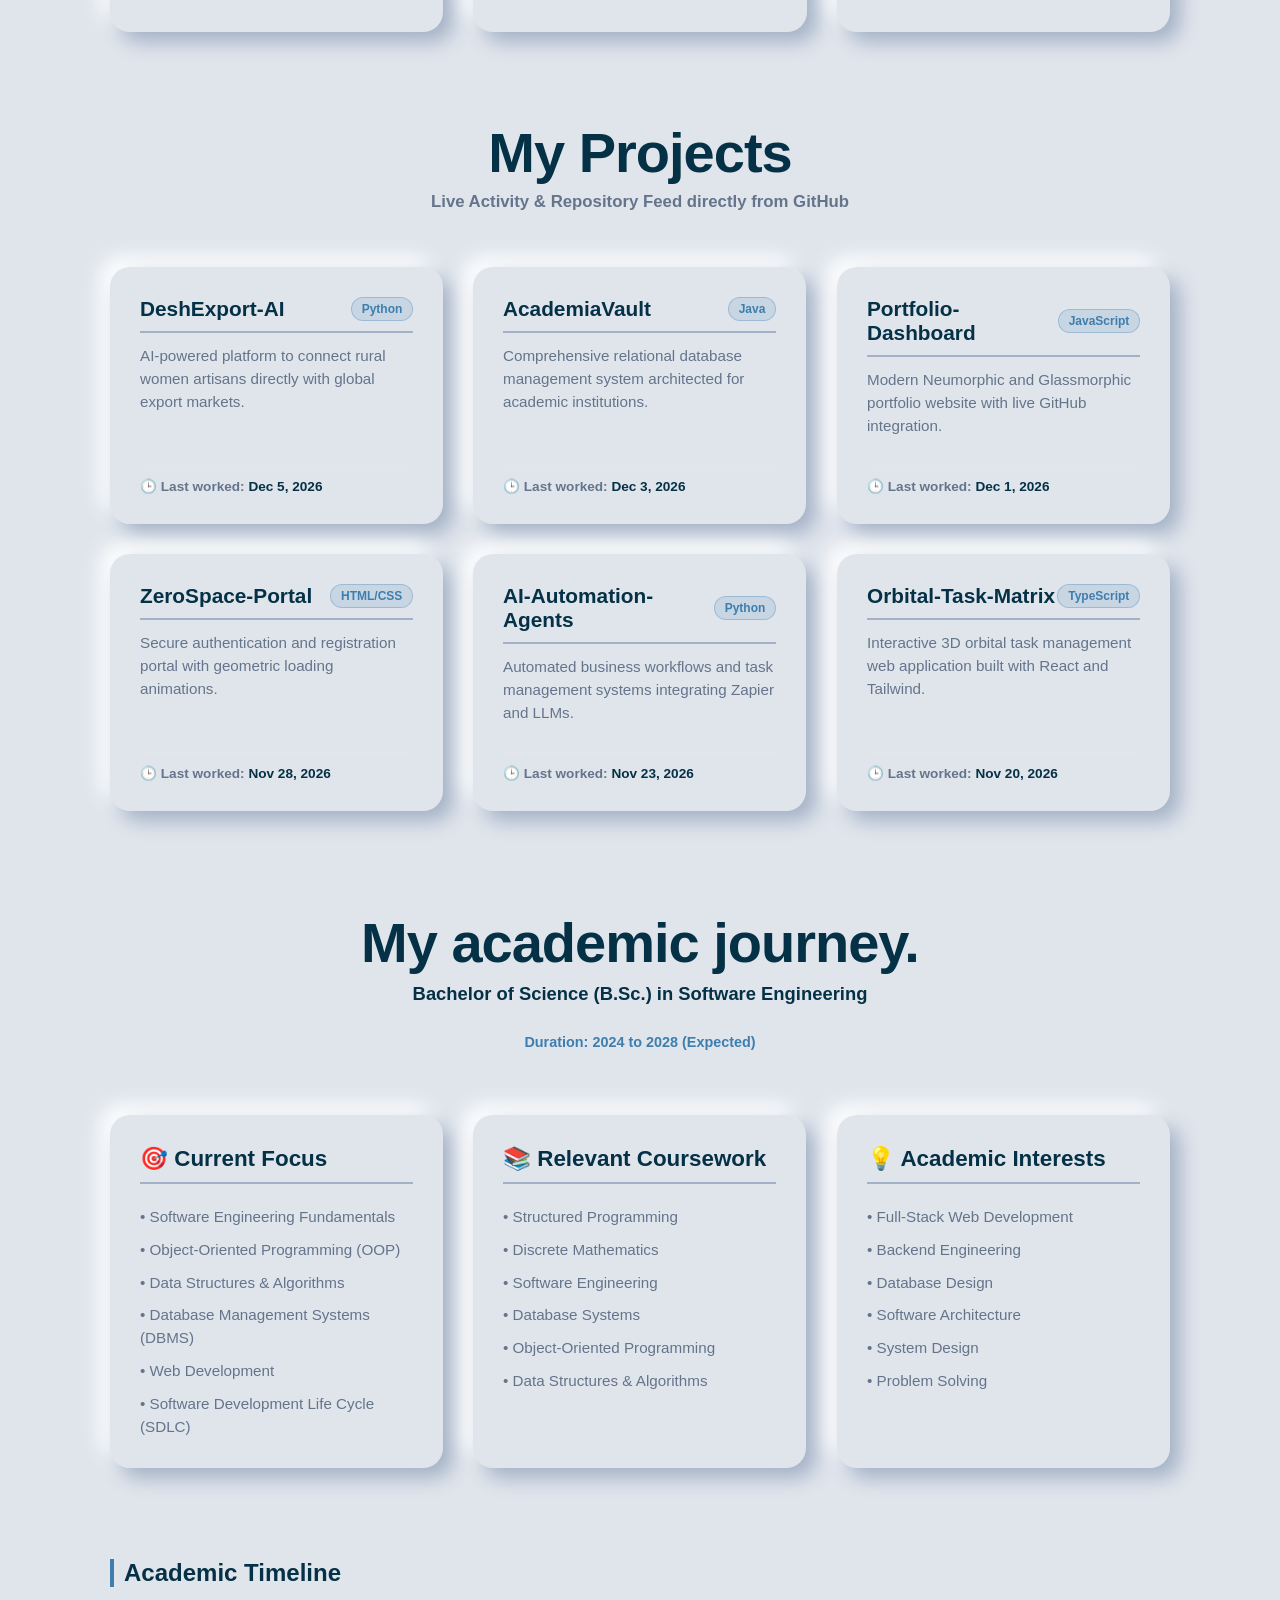
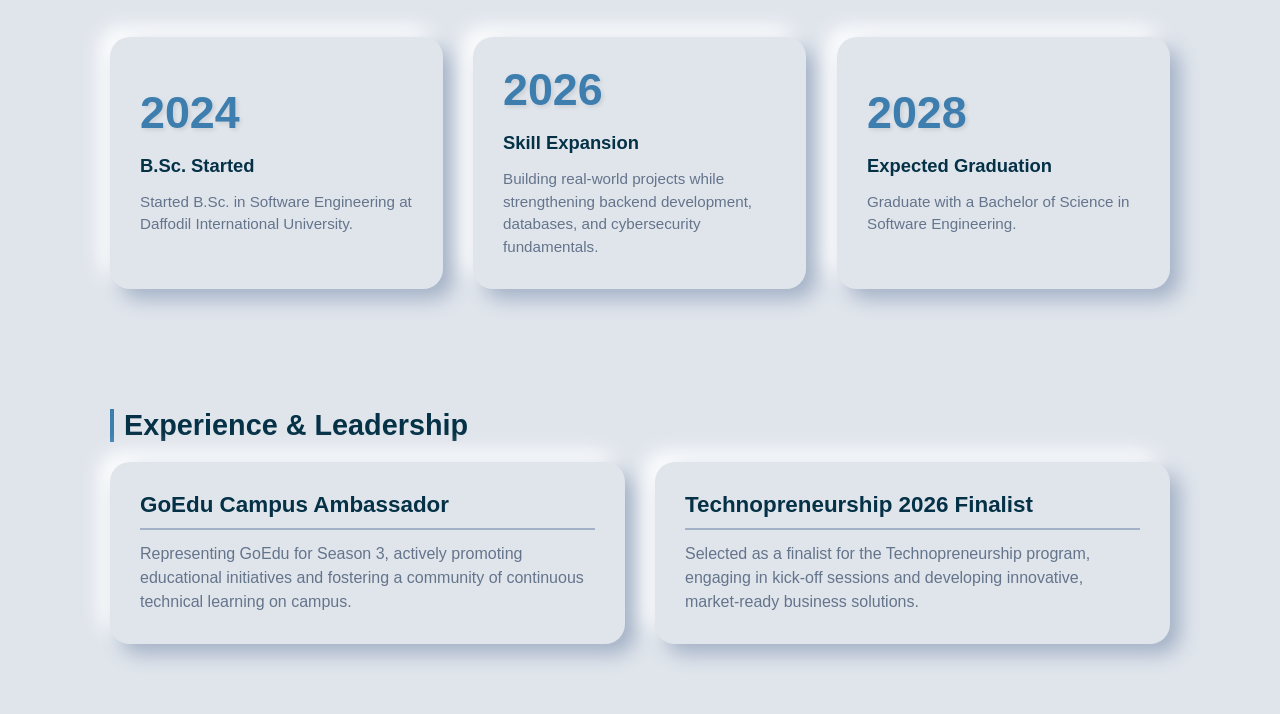
==== commit e0f7315c: "Add a dashboard page for admin users to manage the website content and user accounts. The dashboard " ====
--- a/home.html
+++ b/home.html
@@ -652,18 +652,6 @@
             <p style="font-size: 1.05rem; color: var(--text-sub); font-weight: 600;">Live Activity & Repository Feed directly from GitHub</p>
         </div>
 
-        <!-- Featured Projects -->
-        <section class="stats-grid" style="margin-bottom: 30px;">
-            <div class="stat-card neu-card">
-                <h3>DeshExport AI</h3>
-                <p>An AI-powered platform designed to connect rural women artisans directly with global export markets, bridging the gap between local talent and international buyers.</p>
-            </div>
-            <div class="stat-card neu-card">
-                <h3>AcademiaVault</h3>
-                <p>A comprehensive relational database management system (DBMS) architected to organize and streamline complex academic institution data efficiently.</p>
-            </div>
-        </section>
-
         <!-- Live GitHub Repositories Grid (Commits Removed) -->
         <section class="stats-grid" id="live-repos-grid">
             <div class="stat-card neu-card loading-pulse" style="grid-column: 1 / -1; text-align: center;">
@@ -1112,6 +1100,22 @@
         }, observerOptions);
 
         document.querySelectorAll('.fade-up').forEach(el => fadeObserver.observe(el));
+
+        // 8. Load custom items created by Rakib Sir from Admin Dashboard
+        const customData = JSON.parse(localStorage.getItem('rakib_portfolio_custom_data') || '[]');
+        customData.forEach(item => {
+            const card = document.createElement('div');
+            card.className = 'stat-card neu-card fade-up in-view';
+            card.innerHTML = `<h3>${item.title}</h3><p>${item.description}</p>`;
+            
+            if (item.category === 'Skill' && document.getElementById('skills')) {
+                document.getElementById('skills').appendChild(card);
+            } else if (item.category === 'Project' && document.getElementById('live-repos-grid')) {
+                document.getElementById('live-repos-grid').appendChild(card);
+            } else if (item.category === 'Experience' && document.getElementById('certificates')) {
+                document.getElementById('certificates').nextElementSibling.appendChild(card);
+            }
+        });
     </script>
 </body>
 </html>
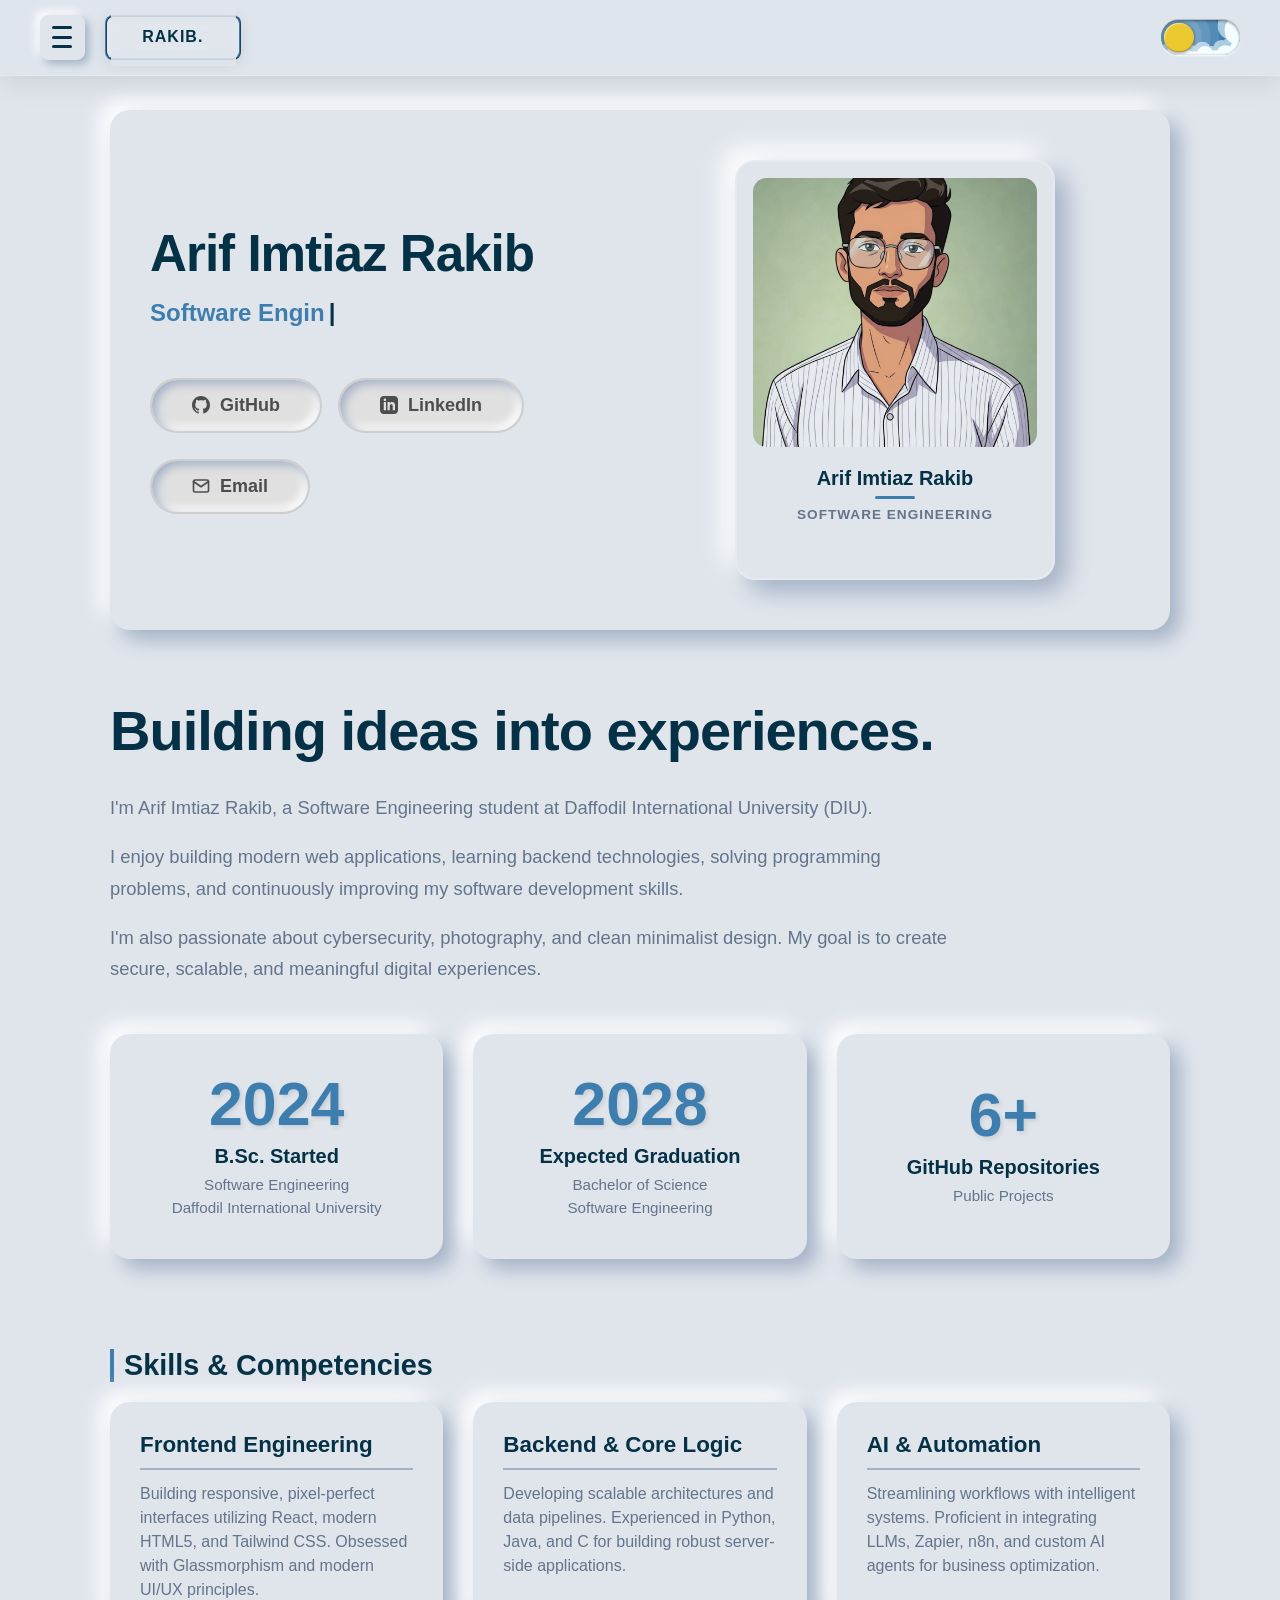
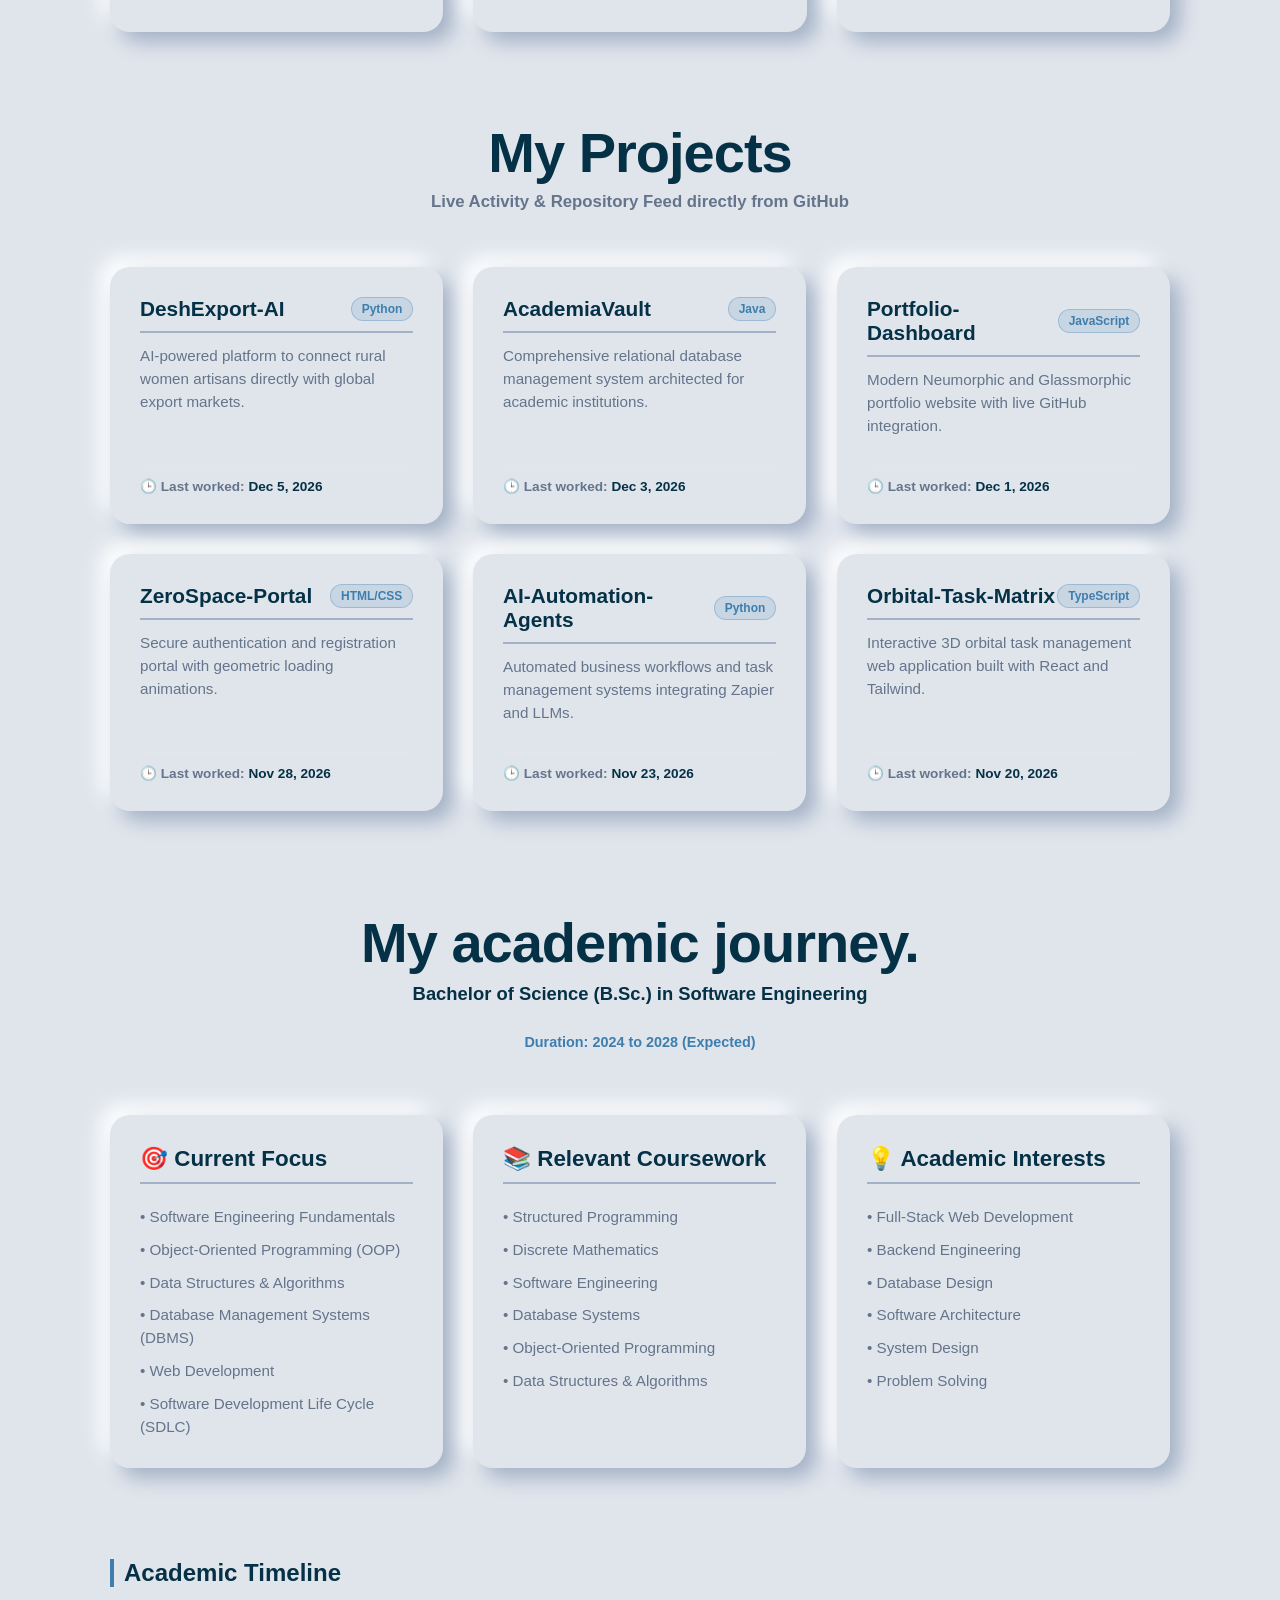
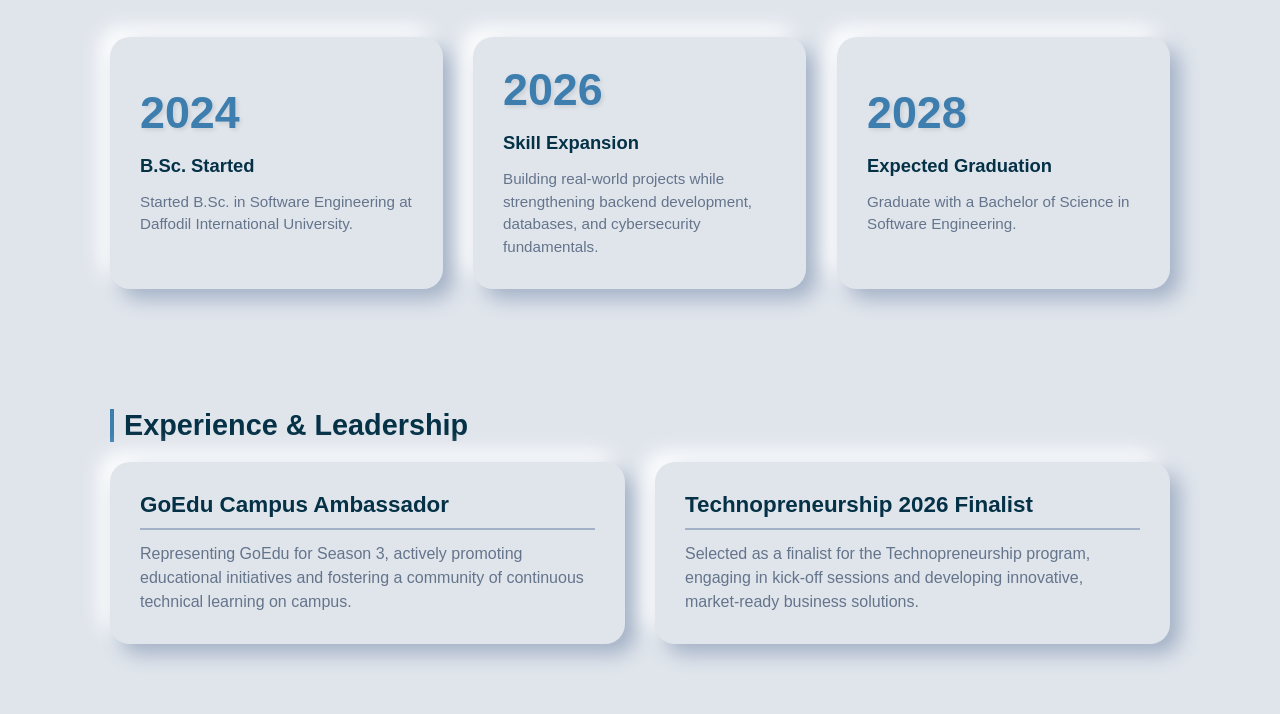
==== commit eabf4996: "add effect in home.html" ====
--- a/home.html
+++ b/home.html
@@ -73,75 +73,61 @@
         .nav-left { display: flex; align-items: center; gap: 20px; flex-shrink: 0; }
         
         .header-profile { display: flex; flex-direction: column; justify-content: center; }
-        .header-title { color: var(--text-sub); font-size: 0.85rem; font-weight: 600; margin: 0; text-transform: uppercase; letter-spacing: 1px; }
-
-        /* --- UIVERSE DUAL-LAYER SCANNING LOGO STYLES --- */
-        .header-name.scan-logo {
-            max-width: fit-content;
-            color: var(--text-sub);
-            font-size: 1.4rem;
+
+        /* --- UIVERSE RAKIB BUTTON ANIMATION (Glassy Theme Integrated) --- */
+        .nav-rakib-btn {
+            width: 8.5em;
             position: relative;
-            font-family: "Helvetica Neue", "Arial", sans-serif;
-            font-style: normal;
-            font-weight: 700;
-            margin: 0;
-            line-height: 1.2;
-            cursor: default;
-        }
-        
-        .header-name.scan-logo span {
-            display: inline-block;
-            font-family: "Helvetica Neue", "Arial", sans-serif;
-            font-style: normal;
-            text-transform: uppercase;
-            letter-spacing: 0.5px;
-            animation: cut 4.5s ease-in-out infinite;
-            transition: 1s cubic-bezier(0.175, 0.885, 0.32, 1.275);
-        }
-        
-        .header-name.scan-logo:hover span {
+            height: 2.8em;
+            border: 2px ridge #3D7EAE;
+            outline: none;
+            background: rgba(255, 255, 255, 0.05); /* Frosted glass semi-transparent background */
+            backdrop-filter: blur(12px); /* Creates the signature glassy blur */
+            -webkit-backdrop-filter: blur(12px); /* Safari support */
+            box-shadow: 0 4px 16px rgba(0, 0, 0, 0.1), inset 1px 1px 3px rgba(255, 255, 255, 0.1);
             color: var(--text-main);
-        }
-        
-        .header-name.scan-logo::after {
+            transition: all 0.6s cubic-bezier(0.4, 0, 0.2, 1);
+            border-radius: 0.5em;
+            font-size: 16px;
+            font-weight: 800;
+            font-family: inherit;
+            cursor: pointer;
+            letter-spacing: 1px;
+        }
+
+        .nav-rakib-btn::after {
+            content: "";
             position: absolute;
+            top: -10px;
+            left: 3%;
+            width: 95%;
+            height: 40%;
+            background: var(--overlay-bg); /* Seamlessly masks against the glassy navbar */
+            transition: 0.5s;
+            transform-origin: center;
+        }
+
+        .nav-rakib-btn::before {
             content: "";
-            width: 100%;
-            height: 5px;
-            border-radius: 4px;
-            background-color: rgba(61, 126, 174, 0.55);
-            top: 0px;
-            filter: blur(8px);
-            animation: scan 4.5s ease-in-out infinite;
-            left: 0;
-            z-index: 0;
-            transition: 1s cubic-bezier(0.175, 0.885, 0.32, 1.275);
-        }
-
-        .header-name.scan-logo::before {
+            transform-origin: center;
             position: absolute;
-            content: "";
-            width: 100%;
-            height: 4px;
-            border-radius: 4px;
-            background-color: #3D7EAE;
-            top: 0px;
-            animation: scan 4.5s ease-in-out infinite;
-            left: 0;
-            z-index: 1;
-            filter: opacity(0.9);
-            transition: 1s cubic-bezier(0.175, 0.885, 0.32, 1.275);
-        }
-
-        @keyframes scan {
-            0%, 50%, 100% { top: 0px; }
-            25%, 75% { top: 26px; }
-        }
-
-        @keyframes cut {
-            0%, 75%, 100% { clip-path: inset(0 0 0 0); }
-            25% { clip-path: inset(100% 0 0 0); }
-            50% { clip-path: inset(0 0 100% 0); }
+            top: 80%;
+            left: 3%;
+            width: 95%;
+            height: 40%;
+            background: var(--overlay-bg); /* Seamlessly masks against the glassy navbar */
+            transition: 0.5s;
+        }
+
+        .nav-rakib-btn:hover::before, .nav-rakib-btn:hover::after {
+            transform: scale(0);
+        }
+
+        .nav-rakib-btn:hover {
+            box-shadow: inset 0px 0px 25px #3D7EAE, 0 8px 32px rgba(61, 126, 174, 0.3);
+            background: rgba(61, 126, 174, 0.15); /* Adds a vibrant blue glassy tint on hover */
+            color: var(--text-main);
+            border-color: #3D7EAE;
         }
 
         /* --- TOP MIDDLE NAVIGATION --- */
@@ -367,7 +353,7 @@
         /* --- ENHANCED DOWN-TO-UP RAISE ANIMATION --- */
         .fade-up {
             opacity: 0;
-            transform: translateY(60px); /* Increased from 30px for a bold down-to-up raise */
+            transform: translateY(60px);
             transition: opacity 0.85s cubic-bezier(0.16, 1, 0.3, 1), transform 0.85s cubic-bezier(0.16, 1, 0.3, 1);
             will-change: opacity, transform;
         }
@@ -426,7 +412,6 @@
             .hero-buttons { justify-content: center; }
             .profile-card { max-width: 300px; height: 400px; }
             
-            /* About Section Tablet 2+1 Layout */
             .about-cards { grid-template-columns: repeat(2, 1fr); }
             .about-card:last-child { grid-column: span 2; }
         }
@@ -435,8 +420,6 @@
             .navbar { padding: 15px 20px; }
             .hero-left h1 { font-size: 2.2rem; }
             .typing-container { font-size: 1.25rem; min-height: 35px; margin-bottom: 28px; }
-            .header-name.scan-logo { font-size: 1.1rem; }
-            .header-title { font-size: 0.7rem; }
             
             .about-punchline { font-size: 2.6rem; }
             .about-description { font-size: 1.05rem; }
@@ -446,7 +429,6 @@
             .hero-buttons { flex-direction: column; width: 100%; gap: 12px; }
             .hero-buttons .metal-btn-wrapper, .hero-buttons .metal-btn-wrapper a.neu-button { width: 100%; }
             
-            /* About Section Mobile Vertical Stack */
             .about-cards { grid-template-columns: 1fr; }
             .about-card:last-child { grid-column: span 1; }
             .card-number { font-size: 3.2rem; }
@@ -481,8 +463,7 @@
                 <span class="bot"></span>
             </label>
             <div class="header-profile">
-                <h1 class="header-name scan-logo"><span data-text="Arif">Arif</span></h1>
-                <p class="header-title">Software Engineer</p>
+                <button class="nav-rakib-btn">RAKIB.</button>
             </div>
         </div>
 
@@ -1093,7 +1074,6 @@
                 if (entry.isIntersecting) {
                     entry.target.classList.add('in-view');
                 } else if (entry.boundingClientRect.top > 0) {
-                    // Reset animation when scrolled back up above viewport
                     entry.target.classList.remove('in-view');
                 }
             });
